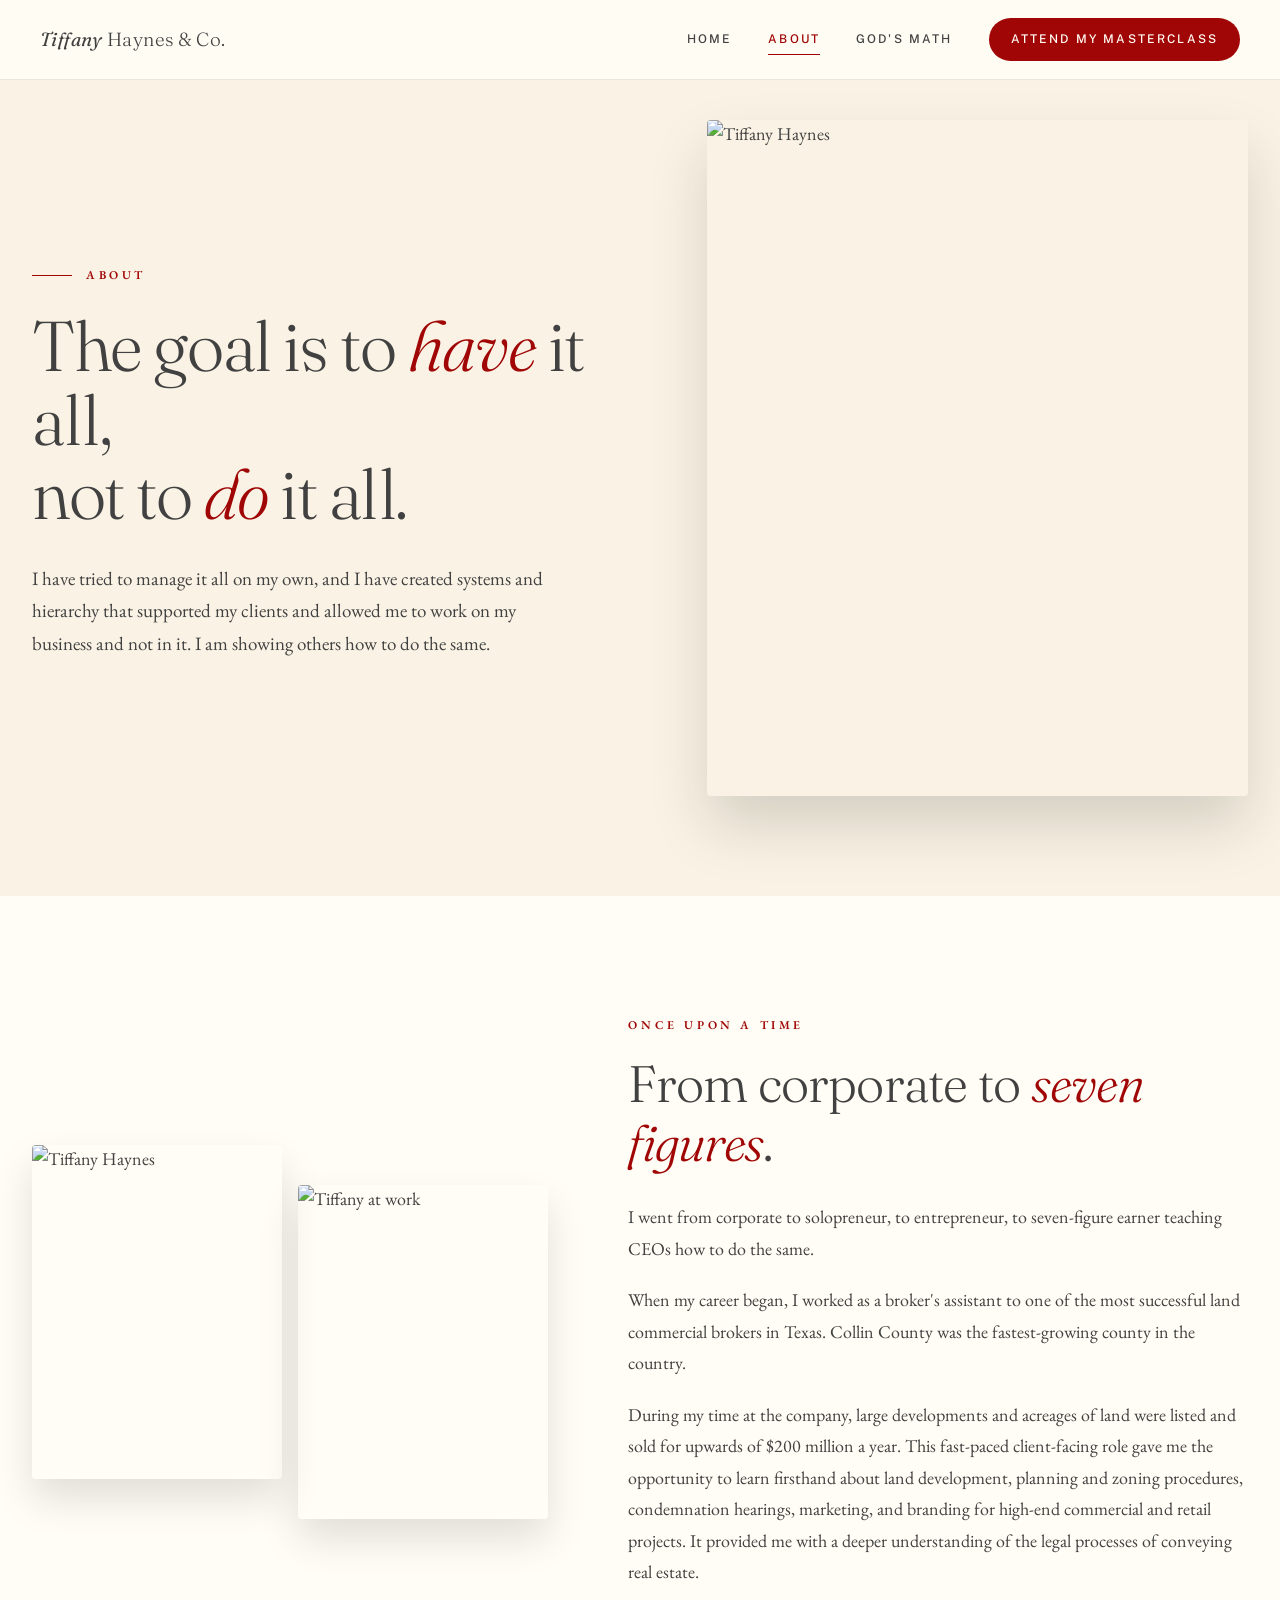
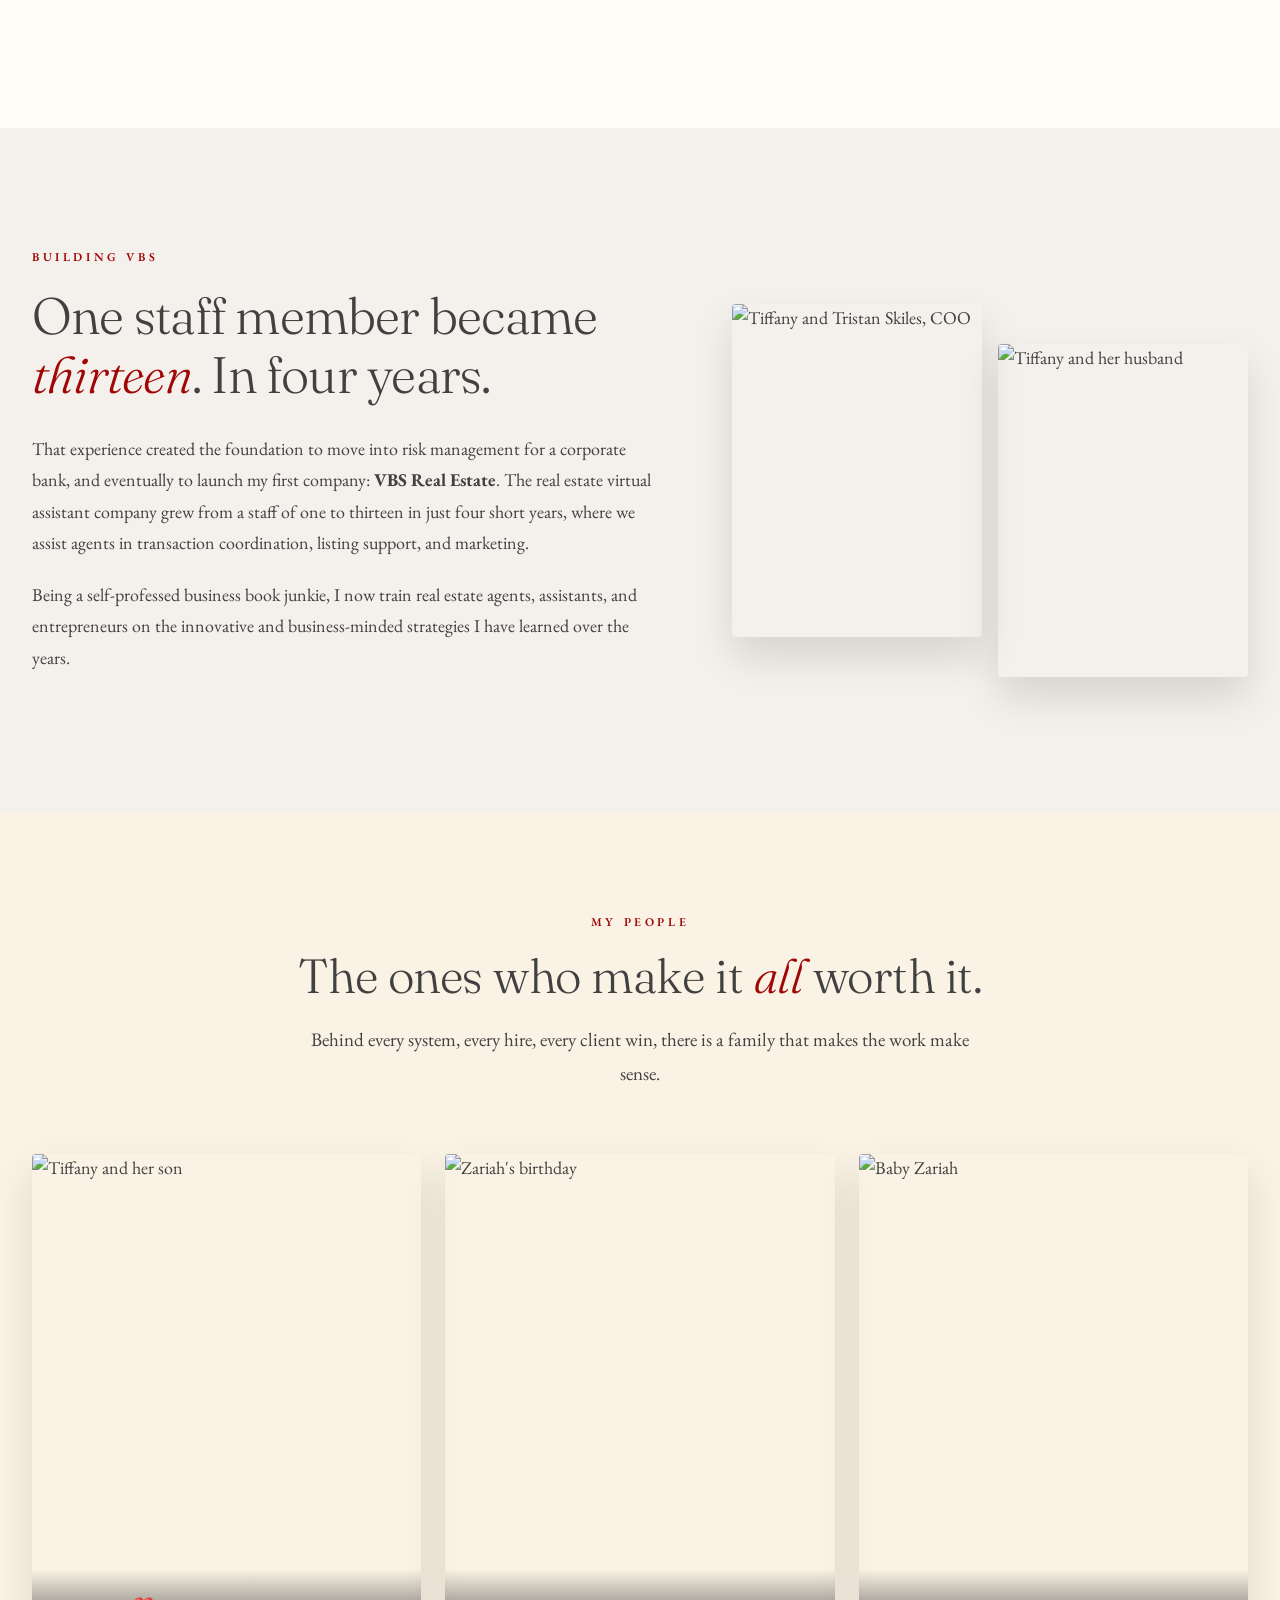
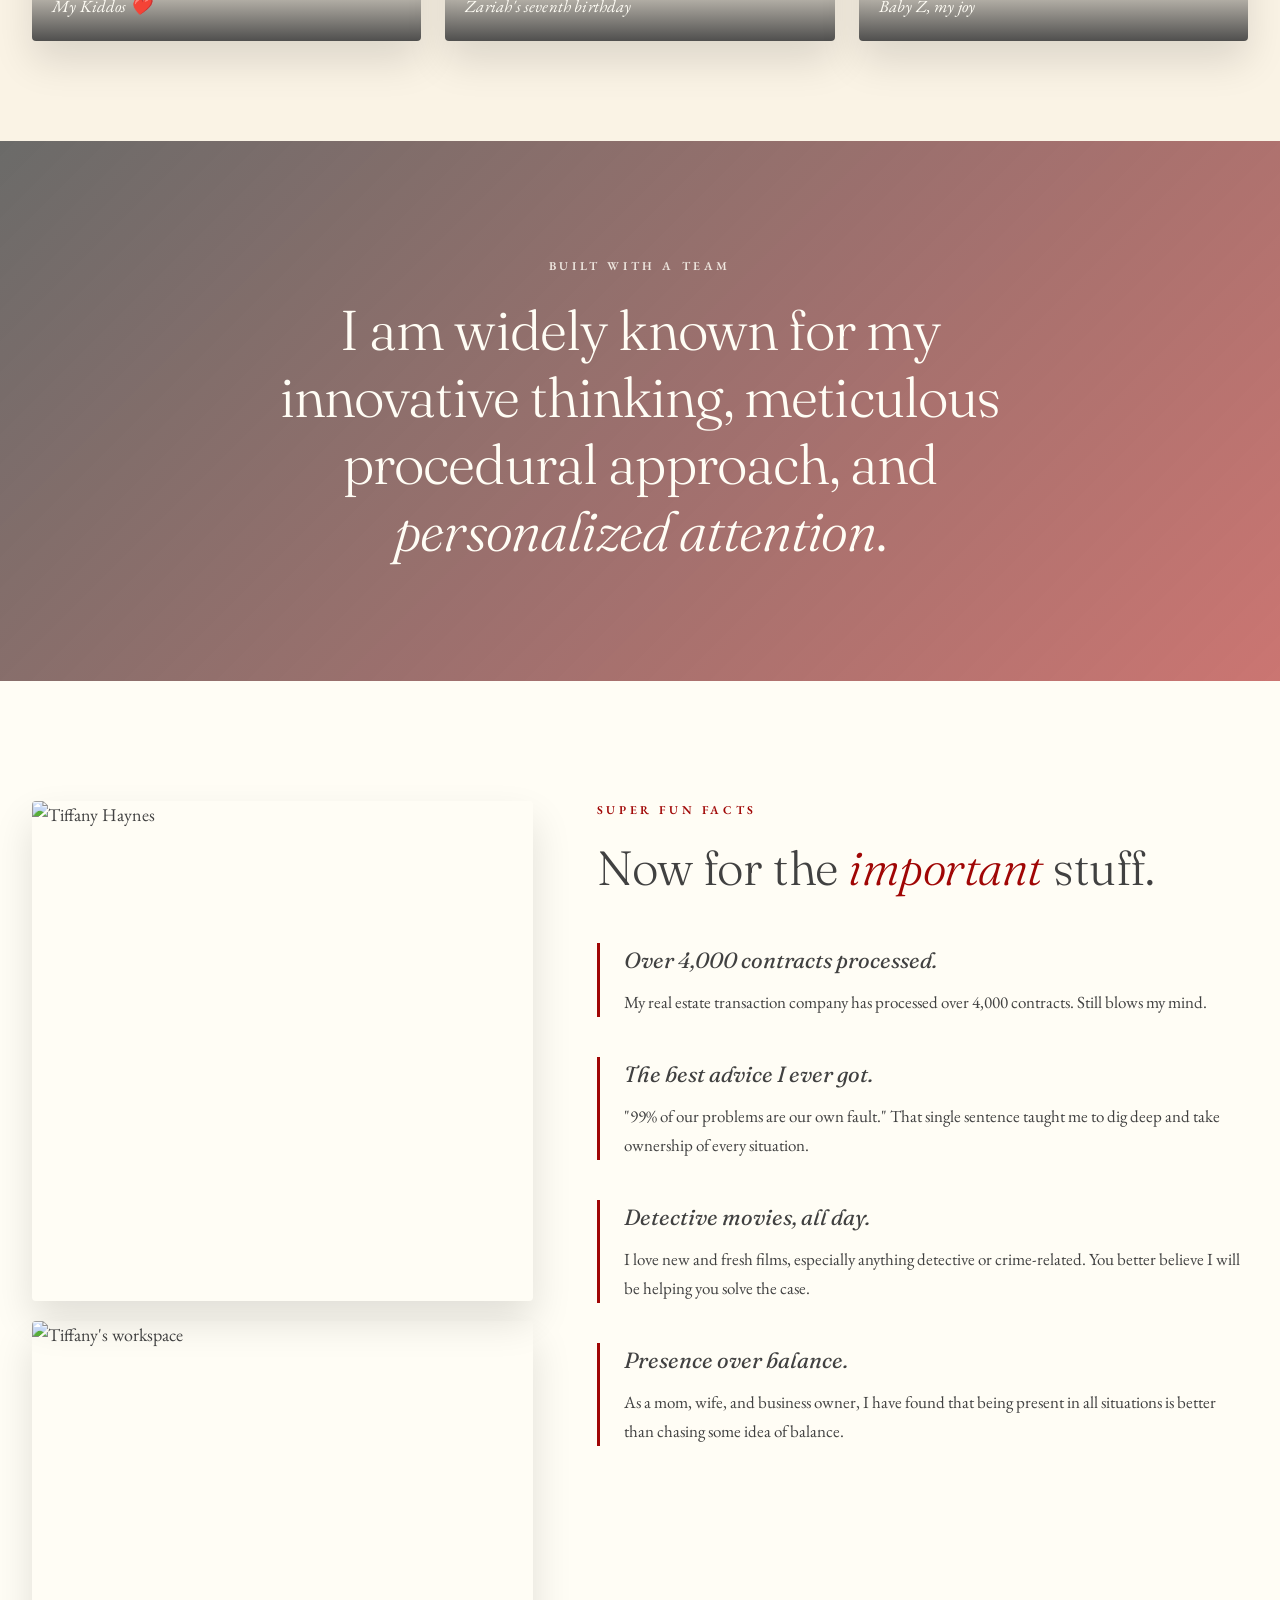
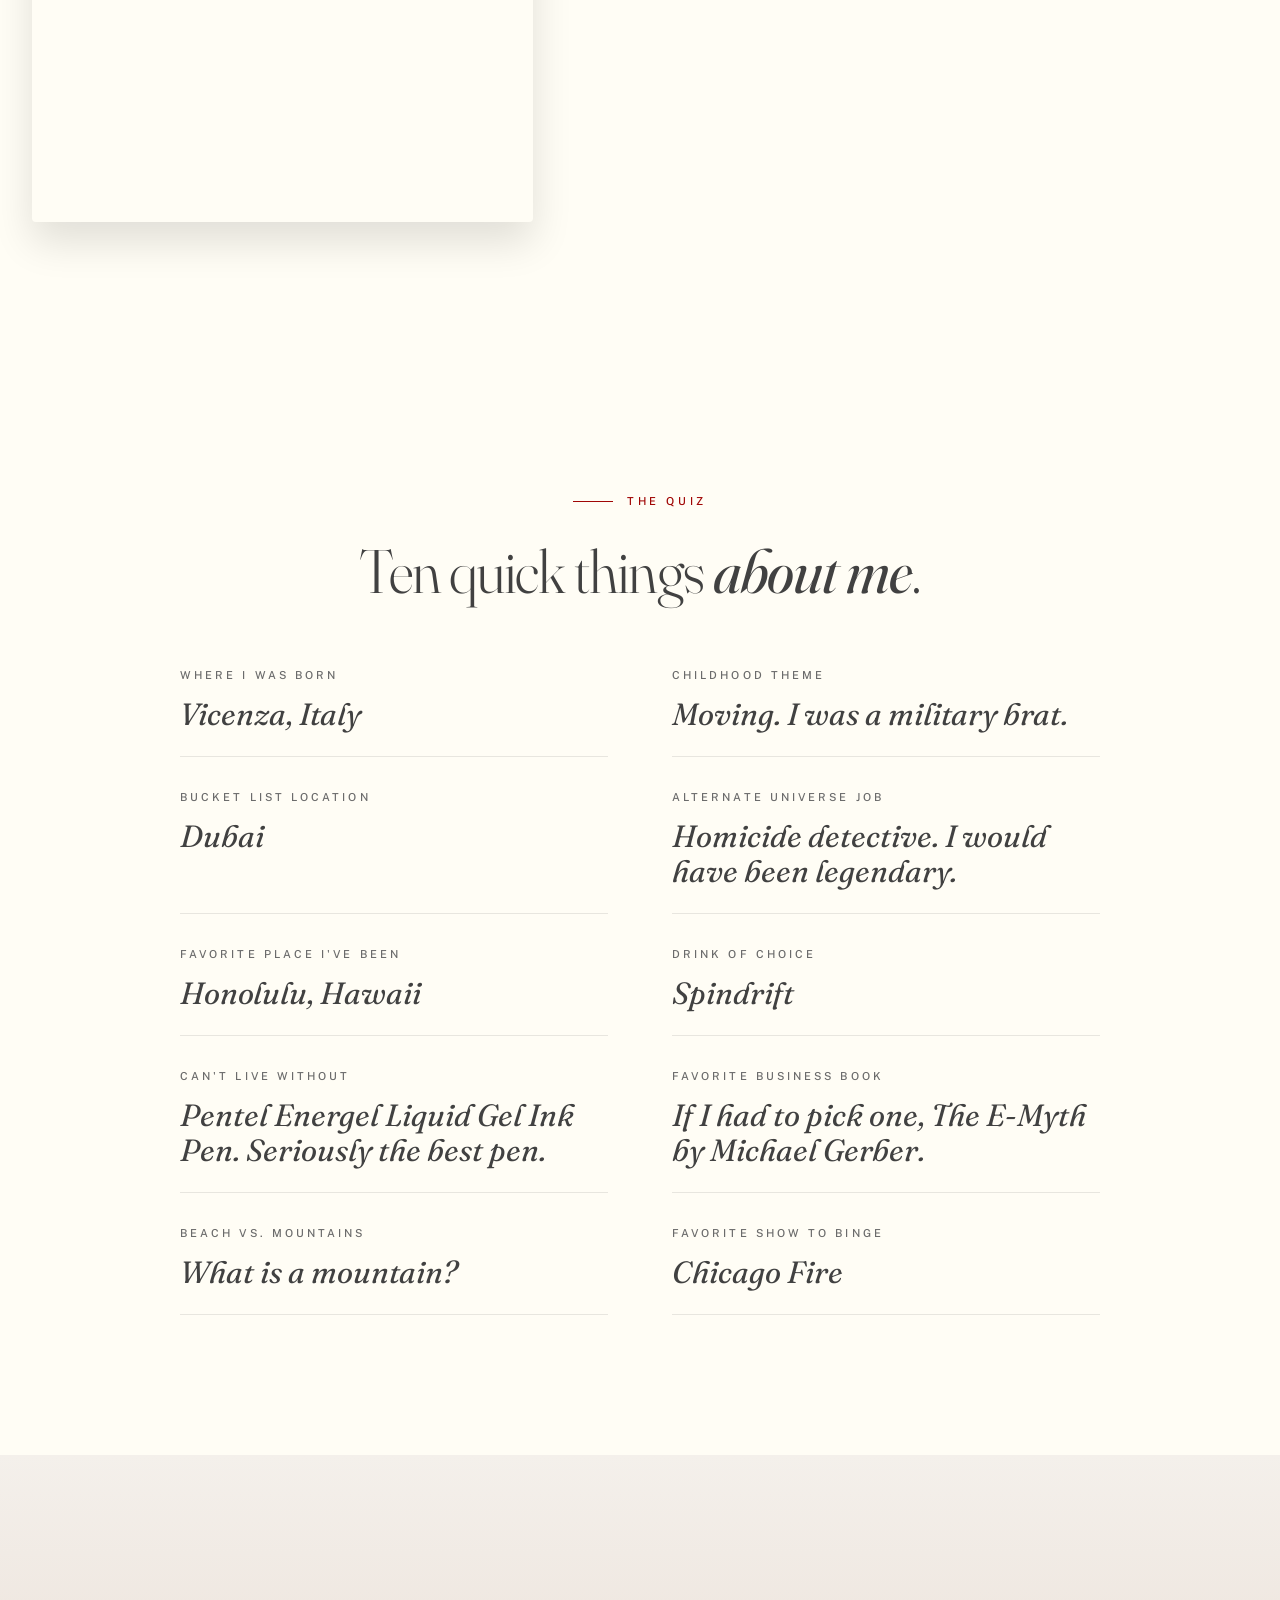
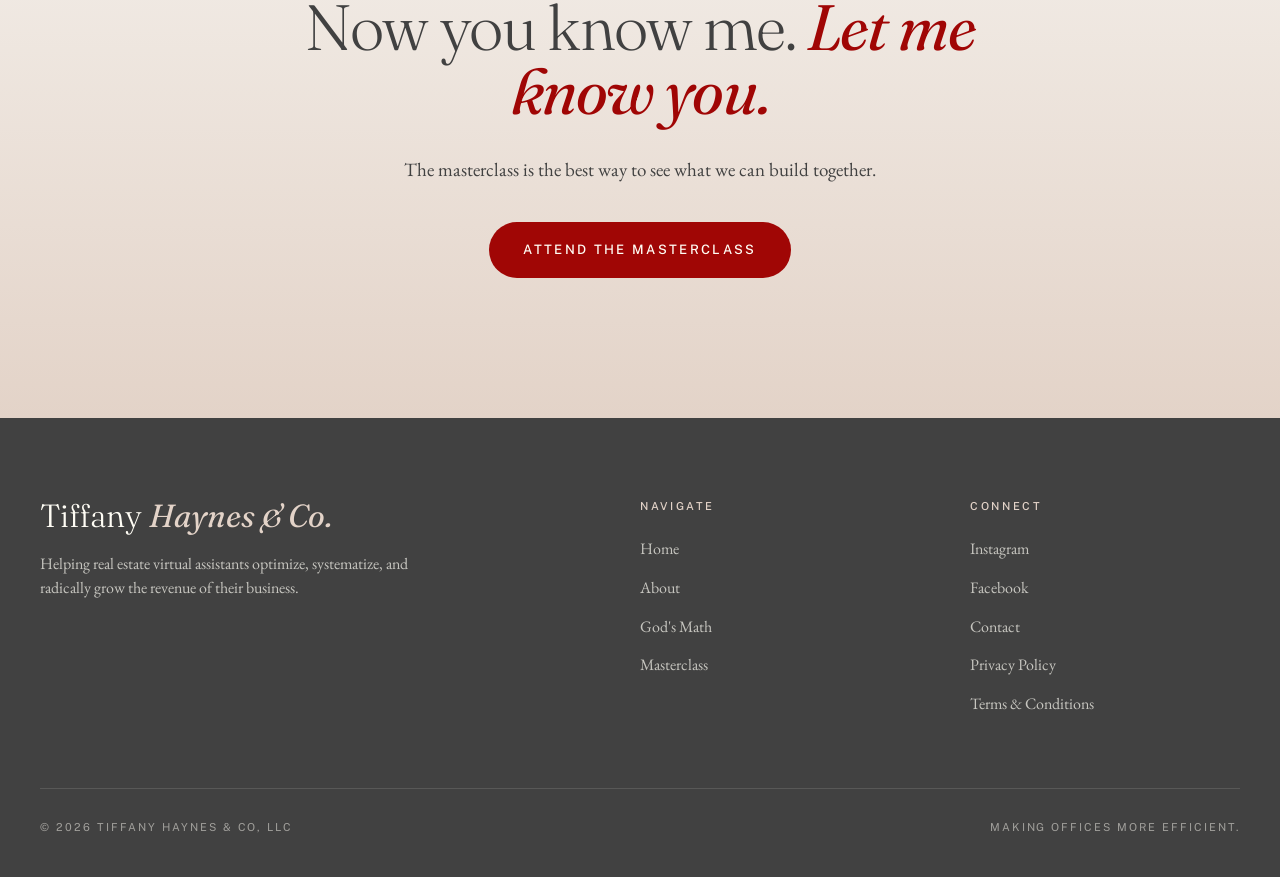
==== about.html @ 72ee7dad "Add files via upload" ====
<!DOCTYPE html>
<html lang="en">
<head>
<meta charset="UTF-8" />
<meta name="viewport" content="width=device-width, initial-scale=1.0" />
<title>About — Tiffany Haynes & Co.</title>
<meta name="description" content="From corporate to solopreneur to seven-figure mentor. Tiffany Haynes' story." />
<link rel="preconnect" href="https://fonts.googleapis.com">
<link rel="preconnect" href="https://fonts.gstatic.com" crossorigin>
<link href="https://fonts.googleapis.com/css2?family=Fraunces:ital,opsz,wght@0,9..144,300;0,9..144,400;0,9..144,500;0,9..144,600;1,9..144,400;1,9..144,500&family=EB+Garamond:ital,wght@0,400;0,500;1,400&family=Public+Sans:wght@300;400;500;600&display=swap" rel="stylesheet">
<style>
/* === SHARED DESIGN SYSTEM (inlined from styles.css) === */
/* ============================================
   TIFFANY HAYNES & CO. — Site Stylesheet
   Brand merge: THCO official palette + warmth
   from existing tiffanyhaynesco.com
   ============================================ */

:root {
  /* Brand colors */
  --cream:        #FFFDF5;
  --cream-warm:   #FAF3E5;
  --linen:        #F4F0EB;
  --stone:        #E3D3C8;
  --stone-deep:   #D4BFB1;
  --red:          #A00605;
  --red-dark:     #7A0404;
  --charcoal:     #414141;
  --charcoal-soft:#6b6b6b;
  --charcoal-mute:#9a9a9a;
  --line:         rgba(65, 65, 65, 0.12);
  --line-soft:    rgba(65, 65, 65, 0.06);

  /* Typography */
  --font-display: "Fraunces", "Times New Roman", serif;
  --font-body:    "EB Garamond", Georgia, serif;
  --font-ui:      "Public Sans", system-ui, sans-serif;

  /* Layout */
  --max:    1240px;
  --max-narrow: 920px;
  --pad:    40px;
}

*, *::before, *::after { box-sizing: border-box; margin: 0; padding: 0; }
html { scroll-behavior: smooth; }
body {
  font-family: var(--font-body);
  background: var(--cream);
  color: var(--charcoal);
  font-size: 18px;
  line-height: 1.6;
  -webkit-font-smoothing: antialiased;
  overflow-x: hidden;
}

/* Subtle paper grain over everything */
body::before {
  content: "";
  position: fixed;
  inset: 0;
  pointer-events: none;
  opacity: 0.32;
  z-index: 1;
  background-image: url("data:image/svg+xml;utf8,<svg xmlns='http://www.w3.org/2000/svg' width='200' height='200'><filter id='n'><feTurbulence type='fractalNoise' baseFrequency='0.85' numOctaves='2' stitchTiles='stitch'/><feColorMatrix values='0 0 0 0 0.25  0 0 0 0 0.25  0 0 0 0 0.25  0 0 0 0.05 0'/></filter><rect width='100%25' height='100%25' filter='url(%23n)'/></svg>");
}

img { max-width: 100%; display: block; }
a { color: inherit; text-decoration: none; }
button { font-family: inherit; cursor: pointer; border: none; background: none; }

/* ============ NAVIGATION ============ */
.nav {
  position: fixed;
  top: 0; left: 0; right: 0;
  z-index: 50;
  padding: 18px 40px;
  display: flex;
  justify-content: space-between;
  align-items: center;
  background: rgba(255, 253, 245, 0.88);
  backdrop-filter: blur(14px);
  -webkit-backdrop-filter: blur(14px);
  border-bottom: 1px solid var(--line);
}
.nav-mark {
  font-family: var(--font-display);
  font-weight: 400;
  font-size: 19px;
  letter-spacing: 0.02em;
  font-style: italic;
  color: var(--charcoal);
}
.nav-mark span {
  font-style: normal;
  font-weight: 300;
}
.nav-links {
  display: flex;
  align-items: center;
  gap: 36px;
}
.nav-link {
  font-family: var(--font-ui);
  font-size: 12px;
  font-weight: 500;
  letter-spacing: 0.18em;
  text-transform: uppercase;
  color: var(--charcoal);
  position: relative;
  transition: color 0.2s;
}
.nav-link::after {
  content: "";
  position: absolute;
  left: 0; right: 0;
  bottom: -6px;
  height: 1px;
  background: var(--red);
  transform: scaleX(0);
  transition: transform 0.3s ease;
  transform-origin: left;
}
.nav-link:hover::after,
.nav-link.active::after {
  transform: scaleX(1);
}
.nav-link.active {
  color: var(--red);
}
.nav-cta {
  font-family: var(--font-ui);
  font-size: 12px;
  font-weight: 500;
  letter-spacing: 0.18em;
  text-transform: uppercase;
  color: var(--cream);
  background: var(--red);
  padding: 12px 22px;
  border-radius: 999px;
  transition: all 0.3s ease;
}
.nav-cta:hover {
  background: var(--red-dark);
  transform: translateY(-1px);
}
.nav-toggle {
  display: none;
  flex-direction: column;
  gap: 5px;
  cursor: pointer;
  padding: 8px;
}
.nav-toggle span {
  display: block;
  width: 22px;
  height: 1.5px;
  background: var(--charcoal);
  transition: 0.3s;
}

/* ============ COMMON SECTIONS ============ */
section { position: relative; z-index: 2; }
.container {
  max-width: var(--max);
  margin: 0 auto;
  padding: 0 var(--pad);
}
.container-narrow {
  max-width: var(--max-narrow);
  margin: 0 auto;
  padding: 0 var(--pad);
}

.section-eyebrow {
  font-family: var(--font-ui);
  font-size: 11px;
  font-weight: 500;
  letter-spacing: 0.32em;
  text-transform: uppercase;
  color: var(--red);
  display: inline-flex;
  align-items: center;
  gap: 14px;
  margin-bottom: 28px;
}
.section-eyebrow::before {
  content: "";
  height: 1px;
  width: 40px;
  background: var(--red);
}
.section-eyebrow.center {
  margin-left: auto;
  margin-right: auto;
}

.section-title {
  font-family: var(--font-display);
  font-weight: 300;
  font-size: clamp(36px, 4.8vw, 68px);
  line-height: 1.05;
  letter-spacing: -0.015em;
  color: var(--charcoal);
  font-variation-settings: "opsz" 144;
}
.section-title em {
  font-style: italic;
  font-weight: 400;
}

.btn-primary {
  font-family: var(--font-ui);
  font-size: 13px;
  font-weight: 500;
  letter-spacing: 0.18em;
  text-transform: uppercase;
  background: var(--red);
  color: var(--cream);
  padding: 18px 34px;
  border-radius: 999px;
  transition: all 0.3s ease;
  display: inline-flex;
  align-items: center;
  gap: 12px;
}
.btn-primary:hover {
  background: var(--red-dark);
  transform: translateY(-2px);
}
.btn-primary svg { transition: transform 0.3s ease; }
.btn-primary:hover svg { transform: translateX(4px); }

.btn-ghost {
  font-family: var(--font-ui);
  font-size: 12px;
  font-weight: 500;
  letter-spacing: 0.18em;
  text-transform: uppercase;
  color: var(--charcoal);
  border: 1px solid var(--charcoal);
  padding: 14px 28px;
  border-radius: 999px;
  transition: all 0.3s ease;
  display: inline-flex;
  align-items: center;
  gap: 10px;
}
.btn-ghost:hover {
  background: var(--charcoal);
  color: var(--cream);
}

/* ============ FOOTER ============ */
.footer {
  padding: 80px 40px 40px;
  background: var(--charcoal);
  color: var(--cream);
  position: relative;
  z-index: 2;
}
.footer-top {
  max-width: var(--max);
  margin: 0 auto;
  display: grid;
  grid-template-columns: 2fr 1fr 1fr;
  gap: 60px;
  padding-bottom: 60px;
  border-bottom: 1px solid rgba(255, 253, 245, 0.12);
}
.footer-brand {
  font-family: var(--font-display);
  font-weight: 300;
  font-size: 32px;
  line-height: 1.1;
  margin-bottom: 18px;
}
.footer-brand em {
  font-style: italic;
  font-weight: 400;
  color: var(--stone);
}
.footer-tag {
  font-family: var(--font-body);
  font-size: 16px;
  line-height: 1.5;
  color: rgba(255, 253, 245, 0.7);
  max-width: 380px;
}
.footer-col h4 {
  font-family: var(--font-ui);
  font-size: 11px;
  font-weight: 500;
  letter-spacing: 0.24em;
  text-transform: uppercase;
  color: var(--stone);
  margin-bottom: 18px;
}
.footer-col ul { list-style: none; }
.footer-col li { margin-bottom: 10px; }
.footer-col a {
  font-family: var(--font-body);
  font-size: 16px;
  color: rgba(255, 253, 245, 0.7);
  transition: color 0.2s;
}
.footer-col a:hover { color: var(--cream); }

.footer-bottom {
  max-width: var(--max);
  margin: 0 auto;
  padding-top: 30px;
  display: flex;
  justify-content: space-between;
  align-items: center;
  font-family: var(--font-ui);
  font-size: 11px;
  letter-spacing: 0.18em;
  text-transform: uppercase;
  color: rgba(255, 253, 245, 0.5);
}

/* ============ SCROLL REVEAL ============ */
.reveal-on-scroll {
  opacity: 0;
  transform: translateY(30px);
  transition: opacity 0.9s ease, transform 0.9s ease;
}
.reveal-on-scroll.visible {
  opacity: 1;
  transform: translateY(0);
}

/* ============ MARQUEE ============ */
.marquee {
  background: var(--charcoal);
  color: var(--cream);
  overflow: hidden;
  padding: 22px 0;
  position: relative;
  z-index: 2;
}
.marquee-track {
  display: flex;
  white-space: nowrap;
  animation: scroll 38s linear infinite;
  gap: 60px;
  font-family: var(--font-display);
  font-style: italic;
  font-weight: 300;
  font-size: 22px;
}
.marquee-track span {
  display: inline-flex;
  align-items: center;
  gap: 60px;
}
.marquee-track span::after {
  content: "✦";
  font-style: normal;
  color: var(--red);
  font-size: 14px;
}
@keyframes scroll {
  from { transform: translateX(0); }
  to   { transform: translateX(-50%); }
}

/* ============ RESPONSIVE NAV + GLOBAL ============ */
@media (max-width: 900px) {
  .nav { padding: 14px 22px; }
  .nav-links {
    position: fixed;
    top: 60px;
    left: 0;
    right: 0;
    background: var(--cream);
    flex-direction: column;
    gap: 24px;
    padding: 32px 22px;
    border-bottom: 1px solid var(--line);
    transform: translateY(-110%);
    transition: transform 0.3s ease;
  }
  .nav-links.open { transform: translateY(0); }
  .nav-toggle { display: flex; }

  .footer { padding: 60px 22px 30px; }
  .footer-top {
    grid-template-columns: 1fr;
    gap: 36px;
    padding-bottom: 40px;
  }
  .footer-bottom {
    flex-direction: column;
    gap: 12px;
    text-align: center;
  }
  .container, .container-narrow { padding: 0 22px; }
  :root { --pad: 22px; }
}


/* === PAGE-SPECIFIC === */

/* ============ ABOUT — page-specific ============ */

/* About Hero */
.about-hero {
  padding: 160px 40px 100px;
  background: var(--cream);
  position: relative;
  z-index: 2;
}
.about-hero-inner {
  max-width: var(--max);
  margin: 0 auto;
  display: grid;
  grid-template-columns: 1fr 1fr;
  gap: 80px;
  align-items: end;
}
.about-hero-eyebrow {
  font-family: var(--font-ui);
  font-size: 11px;
  font-weight: 500;
  letter-spacing: 0.32em;
  text-transform: uppercase;
  color: var(--red);
  margin-bottom: 28px;
  display: inline-flex;
  align-items: center;
  gap: 14px;
}
.about-hero-eyebrow::before {
  content: "";
  height: 1px;
  width: 40px;
  background: var(--red);
}
.about-hero-title {
  font-family: var(--font-display);
  font-weight: 200;
  font-size: clamp(56px, 9vw, 140px);
  line-height: 0.9;
  letter-spacing: -0.03em;
  color: var(--charcoal);
  font-variation-settings: "opsz" 144;
}
.about-hero-title em {
  font-style: italic;
  font-weight: 300;
  color: var(--red);
}
.about-hero-tagline {
  font-family: var(--font-display);
  font-weight: 300;
  font-style: italic;
  font-size: clamp(22px, 2.4vw, 32px);
  line-height: 1.3;
  color: var(--charcoal);
  max-width: 460px;
  padding-left: 28px;
  border-left: 2px solid var(--red);
}

/* Origin */
.origin {
  padding: 140px 0;
  background: var(--linen);
}
.origin-grid {
  display: grid;
  grid-template-columns: 1fr 1.4fr;
  gap: 80px;
  align-items: start;
}
.origin-eyebrow-line {
  font-family: var(--font-display);
  font-style: italic;
  font-size: 22px;
  color: var(--red);
  margin-bottom: 16px;
}
.origin-title {
  font-family: var(--font-display);
  font-weight: 300;
  font-size: clamp(34px, 4vw, 54px);
  line-height: 1.1;
  letter-spacing: -0.015em;
  color: var(--charcoal);
}
.origin-title em { font-style: italic; font-weight: 400; }
.origin-text p {
  font-family: var(--font-body);
  font-size: 19px;
  line-height: 1.75;
  color: var(--charcoal);
  margin-bottom: 22px;
}

/* Photo gallery */
.gallery {
  padding: 100px 0 140px;
  background: var(--linen);
}
.gallery-grid {
  display: grid;
  grid-template-columns: repeat(4, 1fr);
  gap: 24px;
}
.gallery-item {
  aspect-ratio: 4/5;
  background: linear-gradient(135deg, var(--stone) 0%, var(--stone-deep) 100%);
  border-radius: 4px;
  position: relative;
  overflow: hidden;
}
.gallery-item:nth-child(2) {
  background: linear-gradient(135deg, var(--stone-deep) 0%, var(--stone) 100%);
}
.gallery-item:nth-child(3) {
  background: linear-gradient(135deg, var(--cream-warm) 0%, var(--stone) 100%);
}
.gallery-item:nth-child(4) {
  background: linear-gradient(135deg, var(--stone) 0%, var(--cream-warm) 100%);
}
.gallery-caption {
  position: absolute;
  bottom: 16px;
  left: 16px;
  right: 16px;
  font-family: var(--font-display);
  font-style: italic;
  font-size: 16px;
  color: var(--charcoal);
}
.gallery-tag {
  position: absolute;
  top: 14px;
  left: 14px;
  font-family: var(--font-ui);
  font-size: 9px;
  letter-spacing: 0.24em;
  text-transform: uppercase;
  color: var(--cream);
  background: var(--charcoal);
  padding: 6px 10px;
  border-radius: 2px;
}

/* Pull quote */
.about-quote {
  padding: 140px 0;
  background: var(--cream);
  text-align: center;
}
.about-quote-text {
  font-family: var(--font-display);
  font-weight: 300;
  font-style: italic;
  font-size: clamp(28px, 3.4vw, 48px);
  line-height: 1.25;
  color: var(--charcoal);
  max-width: 920px;
  margin: 0 auto;
  letter-spacing: -0.01em;
}
.about-quote-text span { color: var(--red); }

/* Fun Facts */
.facts {
  padding: 140px 0;
  background: var(--charcoal);
  color: var(--cream);
}
.facts-header {
  text-align: center;
  margin-bottom: 80px;
}
.facts-header .section-eyebrow {
  color: var(--stone);
  justify-content: center;
}
.facts-header .section-eyebrow::before { display: none; }
.facts-header .section-eyebrow::after {
  content: "";
  height: 1px;
  width: 40px;
  background: var(--stone);
}
.facts-title {
  font-family: var(--font-display);
  font-weight: 300;
  font-size: clamp(40px, 5.4vw, 80px);
  line-height: 1;
  letter-spacing: -0.02em;
  color: var(--cream);
}
.facts-title em { font-style: italic; font-weight: 400; color: var(--stone); }

.facts-grid {
  display: grid;
  grid-template-columns: repeat(2, 1fr);
  gap: 0;
  border-top: 1px solid rgba(255, 253, 245, 0.15);
  border-left: 1px solid rgba(255, 253, 245, 0.15);
}
.fact-item {
  padding: 56px 48px;
  border-right: 1px solid rgba(255, 253, 245, 0.15);
  border-bottom: 1px solid rgba(255, 253, 245, 0.15);
}
.fact-num {
  font-family: var(--font-display);
  font-weight: 200;
  font-size: 88px;
  line-height: 1;
  color: var(--red);
  font-variation-settings: "opsz" 144;
  margin-bottom: 24px;
}
.fact-text {
  font-family: var(--font-body);
  font-size: 19px;
  line-height: 1.6;
  color: rgba(255, 253, 245, 0.92);
}

/* The Quiz */
.quiz {
  padding: 140px 0;
  background: var(--cream);
}
.quiz-header {
  text-align: center;
  margin-bottom: 80px;
  max-width: 720px;
  margin-left: auto;
  margin-right: auto;
}
.quiz-header .section-eyebrow {
  justify-content: center;
}
.quiz-header .section-eyebrow::before { display: none; }
.quiz-header .section-eyebrow::after {
  content: "";
  height: 1px;
  width: 40px;
  background: var(--red);
}
.quiz-grid {
  display: grid;
  grid-template-columns: repeat(2, 1fr);
  gap: 32px 64px;
  max-width: var(--max-narrow);
  margin: 0 auto;
}
.quiz-item {
  display: flex;
  flex-direction: column;
  border-bottom: 1px solid var(--line);
  padding-bottom: 24px;
}
.quiz-q {
  font-family: var(--font-ui);
  font-size: 11px;
  font-weight: 500;
  letter-spacing: 0.28em;
  text-transform: uppercase;
  color: var(--charcoal-soft);
  margin-bottom: 12px;
}
.quiz-a {
  font-family: var(--font-display);
  font-weight: 400;
  font-style: italic;
  font-size: clamp(24px, 2.4vw, 32px);
  line-height: 1.15;
  color: var(--charcoal);
}

/* CTA strip */
.about-cta {
  padding: 140px 0;
  background: linear-gradient(180deg, var(--linen) 0%, var(--stone) 100%);
  text-align: center;
}
.about-cta h2 {
  font-family: var(--font-display);
  font-weight: 300;
  font-size: clamp(40px, 5vw, 72px);
  line-height: 1;
  letter-spacing: -0.02em;
  color: var(--charcoal);
  max-width: 820px;
  margin: 0 auto 32px;
}
.about-cta h2 em { font-style: italic; font-weight: 400; color: var(--red); }
.about-cta p {
  font-family: var(--font-body);
  font-size: 19px;
  line-height: 1.6;
  color: var(--charcoal);
  max-width: 560px;
  margin: 0 auto 40px;
}

@media (max-width: 900px) {
  .about-hero { padding: 110px 22px 70px; }
  .about-hero-inner { grid-template-columns: 1fr; gap: 36px; }
  .origin-grid { grid-template-columns: 1fr; gap: 32px; }
  .gallery-grid { grid-template-columns: repeat(2, 1fr); gap: 14px; }
  .facts-grid { grid-template-columns: 1fr; }
  .fact-item { padding: 40px 24px; }
  .quiz-grid { grid-template-columns: 1fr; gap: 24px; }
  .origin, .gallery, .about-quote, .facts, .quiz, .about-cta { padding: 80px 0; }
}

/* ============ ABOUT PAGE ENHANCEMENTS — photo layouts ============ */

/* Hero with portrait — split layout */
.about-hero-with-photo {
  background: var(--cream-warm);
  padding: 120px 0 100px;
  overflow: hidden;
}
.about-hero-grid {
  max-width: 1280px;
  margin: 0 auto;
  padding: 0 32px;
  display: grid;
  grid-template-columns: 1.1fr 1fr;
  gap: 80px;
  align-items: center;
}
.about-hero-text .about-hero-eyebrow {
  font-family: var(--font-utility);
  font-size: 12px;
  letter-spacing: 0.3em;
  text-transform: uppercase;
  color: var(--red);
  font-weight: 600;
  margin-bottom: 24px;
}
.about-hero-text h1 {
  font-family: var(--font-display);
  font-size: clamp(40px, 5.5vw, 72px);
  font-weight: 300;
  line-height: 1.05;
  color: var(--charcoal);
  letter-spacing: -0.02em;
  margin-bottom: 32px;
}
.about-hero-text h1 em { font-style: italic; color: var(--red); }
.about-hero-text p {
  font-family: var(--font-body);
  font-size: 19px;
  line-height: 1.7;
  color: var(--charcoal);
  max-width: 540px;
}
.about-hero-photo {
  position: relative;
  aspect-ratio: 4/5;
  overflow: hidden;
  border-radius: 4px;
  box-shadow: 0 30px 60px rgba(0,0,0,0.15);
}
.about-hero-photo img {
  width: 100%;
  height: 100%;
  object-fit: cover;
  object-position: center top;
}
@media (max-width: 900px) {
  .about-hero-grid { grid-template-columns: 1fr; gap: 48px; }
  .about-hero-with-photo { padding: 80px 0 60px; }
}

/* Story sections — image-text-image patterns */
.story-section {
  padding: 120px 0;
  background: var(--cream);
}
.story-section.alt-bg { background: var(--linen); }
.story-grid {
  max-width: 1280px;
  margin: 0 auto;
  padding: 0 32px;
  display: grid;
  grid-template-columns: 1fr 1.2fr;
  gap: 80px;
  align-items: center;
}
.story-grid.flipped { grid-template-columns: 1.2fr 1fr; }
.story-photos {
  display: grid;
  grid-template-columns: 1fr 1fr;
  gap: 16px;
}
.story-photos.single { grid-template-columns: 1fr; }
.story-photo {
  aspect-ratio: 4/5;
  overflow: hidden;
  border-radius: 4px;
  box-shadow: 0 20px 40px rgba(0,0,0,0.12);
}
.story-photo.tall { aspect-ratio: 3/4; }
.story-photo.offset { transform: translateY(40px); }
.story-photo img {
  width: 100%;
  height: 100%;
  object-fit: cover;
  display: block;
  transition: transform 0.6s ease;
}
.story-photo:hover img { transform: scale(1.04); }
.story-text-eyebrow {
  font-family: var(--font-utility);
  font-size: 12px;
  letter-spacing: 0.3em;
  text-transform: uppercase;
  color: var(--red);
  font-weight: 600;
  margin-bottom: 20px;
}
.story-text h2 {
  font-family: var(--font-display);
  font-size: clamp(32px, 4vw, 52px);
  font-weight: 300;
  line-height: 1.15;
  color: var(--charcoal);
  letter-spacing: -0.015em;
  margin-bottom: 28px;
}
.story-text h2 em { font-style: italic; color: var(--red); }
.story-text p {
  font-family: var(--font-body);
  font-size: 18px;
  line-height: 1.75;
  color: var(--charcoal);
  margin-bottom: 20px;
}
@media (max-width: 900px) {
  .story-section { padding: 80px 0; }
  .story-grid, .story-grid.flipped { grid-template-columns: 1fr; gap: 48px; }
  .story-photos.single, .story-photos { grid-template-columns: 1fr 1fr; }
  .story-photo.offset { transform: none; }
}

/* Family gallery — 5-photo grid for kiddos / spouse / COO */
.family-section {
  padding: 100px 0;
  background: var(--cream-warm);
}
.family-intro {
  max-width: 760px;
  margin: 0 auto 64px;
  padding: 0 32px;
  text-align: center;
}
.family-intro p {
  font-family: var(--font-body);
  font-size: 19px;
  line-height: 1.75;
  color: var(--charcoal);
}
.family-grid {
  max-width: 1280px;
  margin: 0 auto;
  padding: 0 32px;
  display: grid;
  grid-template-columns: repeat(3, 1fr);
  gap: 24px;
}
.family-tile {
  position: relative;
  aspect-ratio: 4/5;
  overflow: hidden;
  border-radius: 4px;
  box-shadow: 0 20px 40px rgba(0,0,0,0.12);
}
.family-tile img {
  width: 100%; height: 100%;
  object-fit: cover;
  transition: transform 0.5s ease;
}
.family-tile:hover img { transform: scale(1.04); }
.family-caption {
  position: absolute;
  bottom: 0; left: 0; right: 0;
  padding: 24px 20px 20px;
  background: linear-gradient(to top, rgba(65,65,65,0.92), rgba(65,65,65,0));
  color: var(--cream);
  font-family: var(--font-body);
  font-style: italic;
  font-size: 17px;
  letter-spacing: 0.01em;
}
.family-tile.wide { grid-column: span 2; aspect-ratio: 8/5; }
@media (max-width: 900px) {
  .family-grid { grid-template-columns: 1fr 1fr; }
  .family-tile.wide { grid-column: span 2; aspect-ratio: 8/5; }
}
@media (max-width: 600px) {
  .family-grid { grid-template-columns: 1fr; }
  .family-tile.wide { grid-column: 1; aspect-ratio: 4/5; }
}

/* Full-bleed parallax — vbs-155 team photo background */
.parallax-quote {
  position: relative;
  min-height: 540px;
  background-image: url('images/vbs-155.jpg');
  background-size: cover;
  background-position: center;
  background-attachment: fixed;
  display: flex;
  align-items: center;
  justify-content: center;
  text-align: center;
  padding: 80px 32px;
}
.parallax-quote::before {
  content: '';
  position: absolute; inset: 0;
  background: linear-gradient(135deg, rgba(65,65,65,0.78), rgba(160,6,5,0.55));
}
.parallax-quote-inner {
  position: relative;
  max-width: 800px;
  z-index: 1;
}
.parallax-quote .eyebrow {
  font-family: var(--font-utility);
  font-size: 12px;
  letter-spacing: 0.3em;
  text-transform: uppercase;
  color: var(--cream);
  opacity: 0.85;
  margin-bottom: 20px;
  font-weight: 600;
}
.parallax-quote h2 {
  font-family: var(--font-display);
  font-size: clamp(32px, 5vw, 56px);
  font-weight: 300;
  line-height: 1.2;
  color: var(--cream);
  letter-spacing: -0.015em;
}
.parallax-quote h2 em { font-style: italic; }
@media (max-width: 700px) {
  .parallax-quote { background-attachment: scroll; min-height: 420px; }
}

/* Fun facts — image-flanked layout */
.facts-with-photos {
  padding: 120px 0;
  background: var(--cream);
}
.facts-grid-photo {
  max-width: 1280px;
  margin: 0 auto;
  padding: 0 32px;
  display: grid;
  grid-template-columns: 1fr 1.3fr;
  gap: 64px;
  align-items: start;
}
.facts-photo-stack {
  display: grid;
  grid-template-rows: auto auto;
  gap: 20px;
  position: sticky;
  top: 100px;
}
.facts-photo {
  aspect-ratio: 1;
  overflow: hidden;
  border-radius: 4px;
  box-shadow: 0 20px 40px rgba(0,0,0,0.12);
}
.facts-photo img { width: 100%; height: 100%; object-fit: cover; }
@media (max-width: 900px) {
  .facts-with-photos { padding: 80px 0; }
  .facts-grid-photo { grid-template-columns: 1fr; gap: 48px; }
  .facts-photo-stack { position: static; grid-template-columns: 1fr 1fr; grid-template-rows: auto; }
}

</style>

<!-- Meta Pixel Code -->
<script>
!function(f,b,e,v,n,t,s){if(f.fbq)return;n=f.fbq=function(){n.callMethod?
n.callMethod.apply(n,arguments):n.queue.push(arguments)};if(!f._fbq)f._fbq=n;
n.push=n;n.loaded=!0;n.version='2.0';n.queue=[];t=b.createElement(e);t.async=!0;
t.src=v;s=b.getElementsByTagName(e)[0];s.parentNode.insertBefore(t,s)}(window,
document,'script','https://connect.facebook.net/en_US/fbevents.js');
fbq('init', '943376613232304');
fbq('track', 'PageView');
</script>
<noscript><img height="1" width="1" style="display:none"
src="https://www.facebook.com/tr?id=943376613232304&ev=PageView&noscript=1"/></noscript>
<!-- End Meta Pixel Code -->

</head>
<body>

<!-- ============ NAV ============ -->
<nav class="nav">
  <a href="/" class="nav-mark">Tiffany <span>Haynes &amp; Co.</span></a>
  <div class="nav-toggle" onclick="document.querySelector('.nav-links').classList.toggle('open')">
    <span></span><span></span><span></span>
  </div>
  <div class="nav-links">
    <a href="/" class="nav-link">Home</a>
    <a href="/about" class="nav-link active">About</a>
    <a href="/gods-math" class="nav-link">God's Math</a>
    <a href="/masterclass" class="nav-cta">Attend My Masterclass</a>
  </div>
</nav>

<!-- ============ HERO ============ -->
<section class="about-hero-with-photo">
  <div class="about-hero-grid">
    <div class="about-hero-text reveal-on-scroll">
      <div class="about-hero-eyebrow">About</div>
      <h1>The goal is to <em>have</em> it all,<br>not to <em>do</em> it all.</h1>
      <p>I have tried to manage it all on my own, and I have created systems and hierarchy that supported my clients and allowed me to work on my business and not in it. I am showing others how to do the same.</p>
    </div>
    <div class="about-hero-photo reveal-on-scroll">
      <img src="images/11.jpg" alt="Tiffany Haynes" loading="eager">
    </div>
  </div>
</section>

<!-- ============ STORY 1: ONCE UPON A TIME ============ -->
<section class="story-section">
  <div class="story-grid">
    <div class="story-photos reveal-on-scroll">
      <div class="story-photo tall">
        <img src="images/img_0681.jpg" alt="Tiffany Haynes" loading="lazy">
      </div>
      <div class="story-photo tall offset">
        <img src="images/selfie3.jpg" alt="Tiffany at work" loading="lazy">
      </div>
    </div>
    <div class="story-text reveal-on-scroll">
      <div class="story-text-eyebrow">Once Upon a Time</div>
      <h2>From corporate to <em>seven figures</em>.</h2>
      <p>I went from corporate to solopreneur, to entrepreneur, to seven-figure earner teaching CEOs how to do the same.</p>
      <p>When my career began, I worked as a broker's assistant to one of the most successful land commercial brokers in Texas. Collin County was the fastest-growing county in the country.</p>
      <p>During my time at the company, large developments and acreages of land were listed and sold for upwards of $200 million a year. This fast-paced client-facing role gave me the opportunity to learn firsthand about land development, planning and zoning procedures, condemnation hearings, marketing, and branding for high-end commercial and retail projects. It provided me with a deeper understanding of the legal processes of conveying real estate.</p>
    </div>
  </div>
</section>

<!-- ============ STORY 2: BUILDING VBS ============ -->
<section class="story-section alt-bg">
  <div class="story-grid flipped">
    <div class="story-text reveal-on-scroll">
      <div class="story-text-eyebrow">Building VBS</div>
      <h2>One staff member became <em>thirteen</em>. In four years.</h2>
      <p>That experience created the foundation to move into risk management for a corporate bank, and eventually to launch my first company: <strong>VBS Real Estate</strong>. The real estate virtual assistant company grew from a staff of one to thirteen in just four short years, where we assist agents in transaction coordination, listing support, and marketing.</p>
      <p>Being a self-professed business book junkie, I now train real estate agents, assistants, and entrepreneurs on the innovative and business-minded strategies I have learned over the years.</p>
    </div>
    <div class="story-photos reveal-on-scroll">
      <div class="story-photo tall">
        <img src="images/vbs-112_copy.jpg" alt="Tiffany and Tristan Skiles, COO" loading="lazy">
      </div>
      <div class="story-photo tall offset">
        <img src="images/img_5732.jpg" alt="Tiffany and her husband" loading="lazy">
      </div>
    </div>
  </div>
</section>

<!-- ============ FAMILY GALLERY ============ -->
<section class="family-section">
  <div class="family-intro reveal-on-scroll">
    <div class="story-text-eyebrow" style="margin-bottom:16px;">My People</div>
    <h2 style="font-family:var(--font-display);font-size:clamp(32px,4vw,48px);font-weight:300;line-height:1.15;color:var(--charcoal);letter-spacing:-0.01em;margin-bottom:20px;">The ones who make it <em style="font-style:italic;color:var(--red);">all</em> worth it.</h2>
    <p>Behind every system, every hire, every client win, there is a family that makes the work make sense.</p>
  </div>
  <div class="family-grid">
    <div class="family-tile reveal-on-scroll">
      <img src="images/img_2204_2.jpg" alt="Tiffany and her son" loading="lazy">
      <div class="family-caption">My Kiddos ❤️</div>
    </div>
    <div class="family-tile reveal-on-scroll">
      <img src="images/img_2841.jpg" alt="Zariah's birthday" loading="lazy">
      <div class="family-caption">Zariah's seventh birthday</div>
    </div>
    <div class="family-tile reveal-on-scroll">
      <img src="images/zariah.jpg" alt="Baby Zariah" loading="lazy">
      <div class="family-caption">Baby Z, my joy</div>
    </div>
  </div>
</section>

<!-- ============ FULL-BLEED PARALLAX QUOTE (vbs-155 team photo) ============ -->
<section class="parallax-quote">
  <div class="parallax-quote-inner">
    <div class="eyebrow">Built with a Team</div>
    <h2>I am widely known for my innovative thinking, meticulous procedural approach, and <em>personalized attention</em>.</h2>
  </div>
</section>

<!-- ============ FUN FACTS WITH PHOTOS ============ -->
<section class="facts-with-photos">
  <div class="facts-grid-photo">
    <div class="facts-photo-stack reveal-on-scroll">
      <div class="facts-photo">
        <img src="images/img_2816.jpg" alt="Tiffany Haynes" loading="lazy">
      </div>
      <div class="facts-photo">
        <img src="images/untitled_design_2.png" alt="Tiffany's workspace" loading="lazy">
      </div>
    </div>
    <div>
      <div class="reveal-on-scroll" style="margin-bottom:48px;">
        <div class="story-text-eyebrow">Super Fun Facts</div>
        <h2 style="font-family:var(--font-display);font-size:clamp(32px,4vw,48px);font-weight:300;line-height:1.15;color:var(--charcoal);letter-spacing:-0.01em;">Now for the <em style="font-style:italic;color:var(--red);">important</em> stuff.</h2>
      </div>
      <div style="display:flex;flex-direction:column;gap:40px;">
        <div class="reveal-on-scroll" style="border-left:3px solid var(--red);padding-left:24px;">
          <h3 style="font-family:var(--font-display);font-size:22px;font-weight:400;color:var(--charcoal);margin-bottom:10px;font-style:italic;">Over 4,000 contracts processed.</h3>
          <p style="font-family:var(--font-body);font-size:17px;line-height:1.7;color:var(--charcoal);">My real estate transaction company has processed over 4,000 contracts. Still blows my mind.</p>
        </div>
        <div class="reveal-on-scroll" style="border-left:3px solid var(--red);padding-left:24px;">
          <h3 style="font-family:var(--font-display);font-size:22px;font-weight:400;color:var(--charcoal);margin-bottom:10px;font-style:italic;">The best advice I ever got.</h3>
          <p style="font-family:var(--font-body);font-size:17px;line-height:1.7;color:var(--charcoal);">"99% of our problems are our own fault." That single sentence taught me to dig deep and take ownership of every situation.</p>
        </div>
        <div class="reveal-on-scroll" style="border-left:3px solid var(--red);padding-left:24px;">
          <h3 style="font-family:var(--font-display);font-size:22px;font-weight:400;color:var(--charcoal);margin-bottom:10px;font-style:italic;">Detective movies, all day.</h3>
          <p style="font-family:var(--font-body);font-size:17px;line-height:1.7;color:var(--charcoal);">I love new and fresh films, especially anything detective or crime-related. You better believe I will be helping you solve the case.</p>
        </div>
        <div class="reveal-on-scroll" style="border-left:3px solid var(--red);padding-left:24px;">
          <h3 style="font-family:var(--font-display);font-size:22px;font-weight:400;color:var(--charcoal);margin-bottom:10px;font-style:italic;">Presence over balance.</h3>
          <p style="font-family:var(--font-body);font-size:17px;line-height:1.7;color:var(--charcoal);">As a mom, wife, and business owner, I have found that being present in all situations is better than chasing some idea of balance.</p>
        </div>
      </div>
    </div>
  </div>
</section>

<!-- ============ THE QUIZ ============ -->
<section class="quiz">
  <div class="container">
    <div class="reveal-on-scroll" style="text-align:center;margin-bottom:64px;">
      <div class="section-eyebrow">The Quiz</div>
      <h2 class="section-title">Ten quick things <em>about me</em>.</h2>
    </div>
    <div class="quiz-grid">
      <div class="quiz-item reveal-on-scroll"><div class="quiz-q">Where I was born</div><div class="quiz-a">Vicenza, Italy</div></div>
      <div class="quiz-item reveal-on-scroll"><div class="quiz-q">Childhood theme</div><div class="quiz-a">Moving. I was a military brat.</div></div>
      <div class="quiz-item reveal-on-scroll"><div class="quiz-q">Bucket list location</div><div class="quiz-a">Dubai</div></div>
      <div class="quiz-item reveal-on-scroll"><div class="quiz-q">Alternate universe job</div><div class="quiz-a">Homicide detective. I would have been legendary.</div></div>
      <div class="quiz-item reveal-on-scroll"><div class="quiz-q">Favorite place I've been</div><div class="quiz-a">Honolulu, Hawaii</div></div>
      <div class="quiz-item reveal-on-scroll"><div class="quiz-q">Drink of choice</div><div class="quiz-a">Spindrift</div></div>
      <div class="quiz-item reveal-on-scroll"><div class="quiz-q">Can't live without</div><div class="quiz-a">Pentel Energel Liquid Gel Ink Pen. Seriously the best pen.</div></div>
      <div class="quiz-item reveal-on-scroll"><div class="quiz-q">Favorite business book</div><div class="quiz-a">If I had to pick one, The E-Myth by Michael Gerber.</div></div>
      <div class="quiz-item reveal-on-scroll"><div class="quiz-q">Beach vs. mountains</div><div class="quiz-a">What is a mountain?</div></div>
      <div class="quiz-item reveal-on-scroll"><div class="quiz-q">Favorite show to binge</div><div class="quiz-a">Chicago Fire</div></div>
    </div>
  </div>
</section>

<!-- ============ CTA ============ -->
<section class="about-cta">
  <div class="container">
    <div class="reveal-on-scroll" style="text-align:center;">
      <h2>Now you know me. <em>Let me know you.</em></h2>
      <p style="max-width:540px;margin:24px auto 36px;font-family:var(--font-body);font-size:19px;line-height:1.6;color:var(--charcoal);">The masterclass is the best way to see what we can build together.</p>
      <a href="masterclass.html" class="btn-primary">Attend the Masterclass</a>
    </div>
  </div>
</section>


<footer class="footer">
  <div class="footer-top">
    <div>
      <div class="footer-brand">Tiffany <em>Haynes &amp; Co.</em></div>
      <p class="footer-tag">
        Helping real estate virtual assistants optimize, systematize, and radically grow the revenue of their business.
      </p>
    </div>
    <div class="footer-col">
      <h4>Navigate</h4>
      <ul>
        <li><a href="/">Home</a></li>
        <li><a href="/about">About</a></li>
        <li><a href="/gods-math">God's Math</a></li>
        <li><a href="/masterclass">Masterclass</a></li>
      </ul>
    </div>
    <div class="footer-col">
      <h4>Connect</h4>
      <ul>
        <li><a href="https://www.instagram.com/tiffanyhaynesco/" target="_blank" rel="noopener">Instagram</a></li>
        <li><a href="https://www.facebook.com/tiffanyhaynesco" target="_blank" rel="noopener">Facebook</a></li>
        <li><a href="https://tiffanyhaynesco.com/contact">Contact</a></li>
        <li><a href="https://docs.google.com/document/d/1llMfWrZYLt7GC77P3756OBunehEdFMl2q5jdacRG5Rw/edit?usp=sharing" target="_blank" rel="noopener">Privacy Policy</a></li>
        <li><a href="https://drive.google.com/file/d/1YTa3tpwuC1fT4Bo_jCZ9UWpXvRlwtskr/view?usp=sharing" target="_blank" rel="noopener">Terms &amp; Conditions</a></li>
      </ul>
    </div>
  </div>
  <div class="footer-bottom">
    <span>© 2026 Tiffany Haynes &amp; Co, LLC</span>
    <span>Making offices more efficient.</span>
  </div>
</footer>

<script>
  const observer = new IntersectionObserver((entries) => {
    entries.forEach(entry => {
      if (entry.isIntersecting) {
        entry.target.classList.add('visible');
        observer.unobserve(entry.target);
      }
    });
  }, { threshold: 0.12, rootMargin: '0px 0px -60px 0px' });
  document.querySelectorAll('.reveal-on-scroll').forEach(el => observer.observe(el));
</script>
</body>
</html>
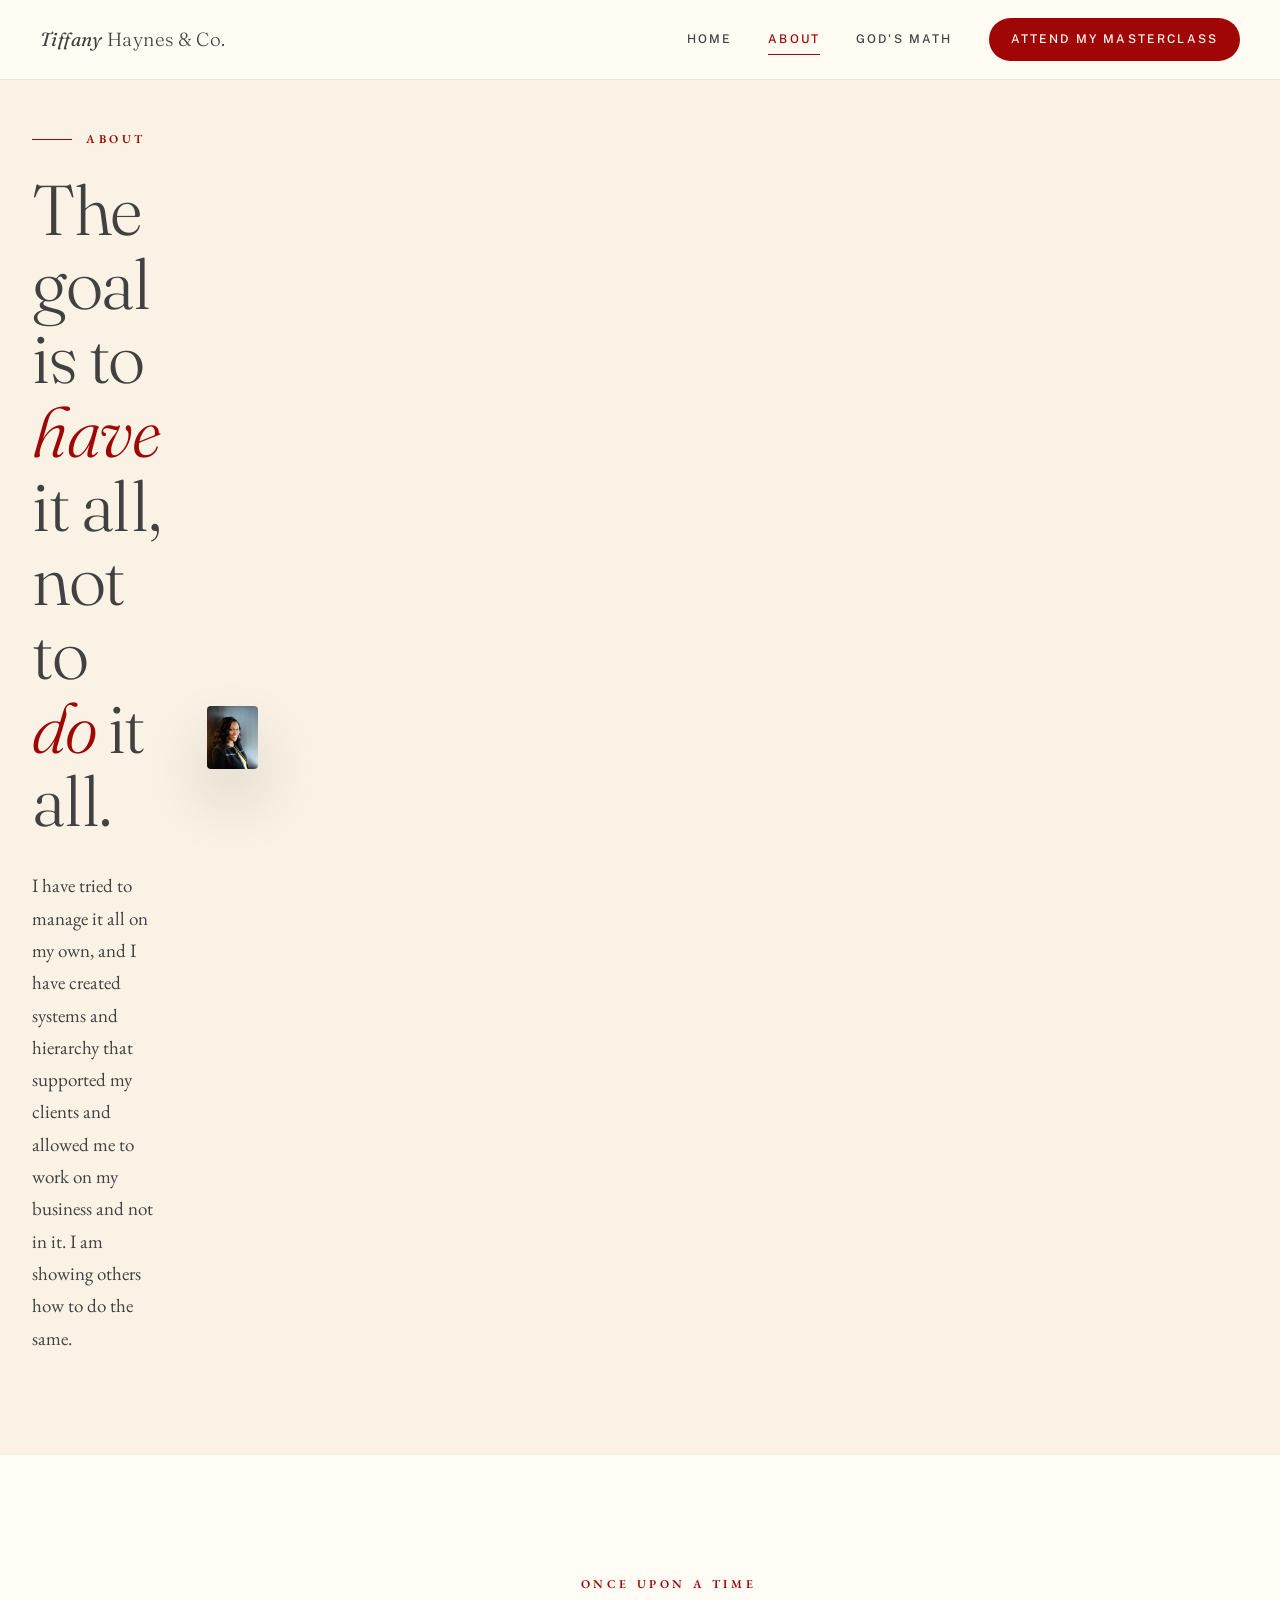
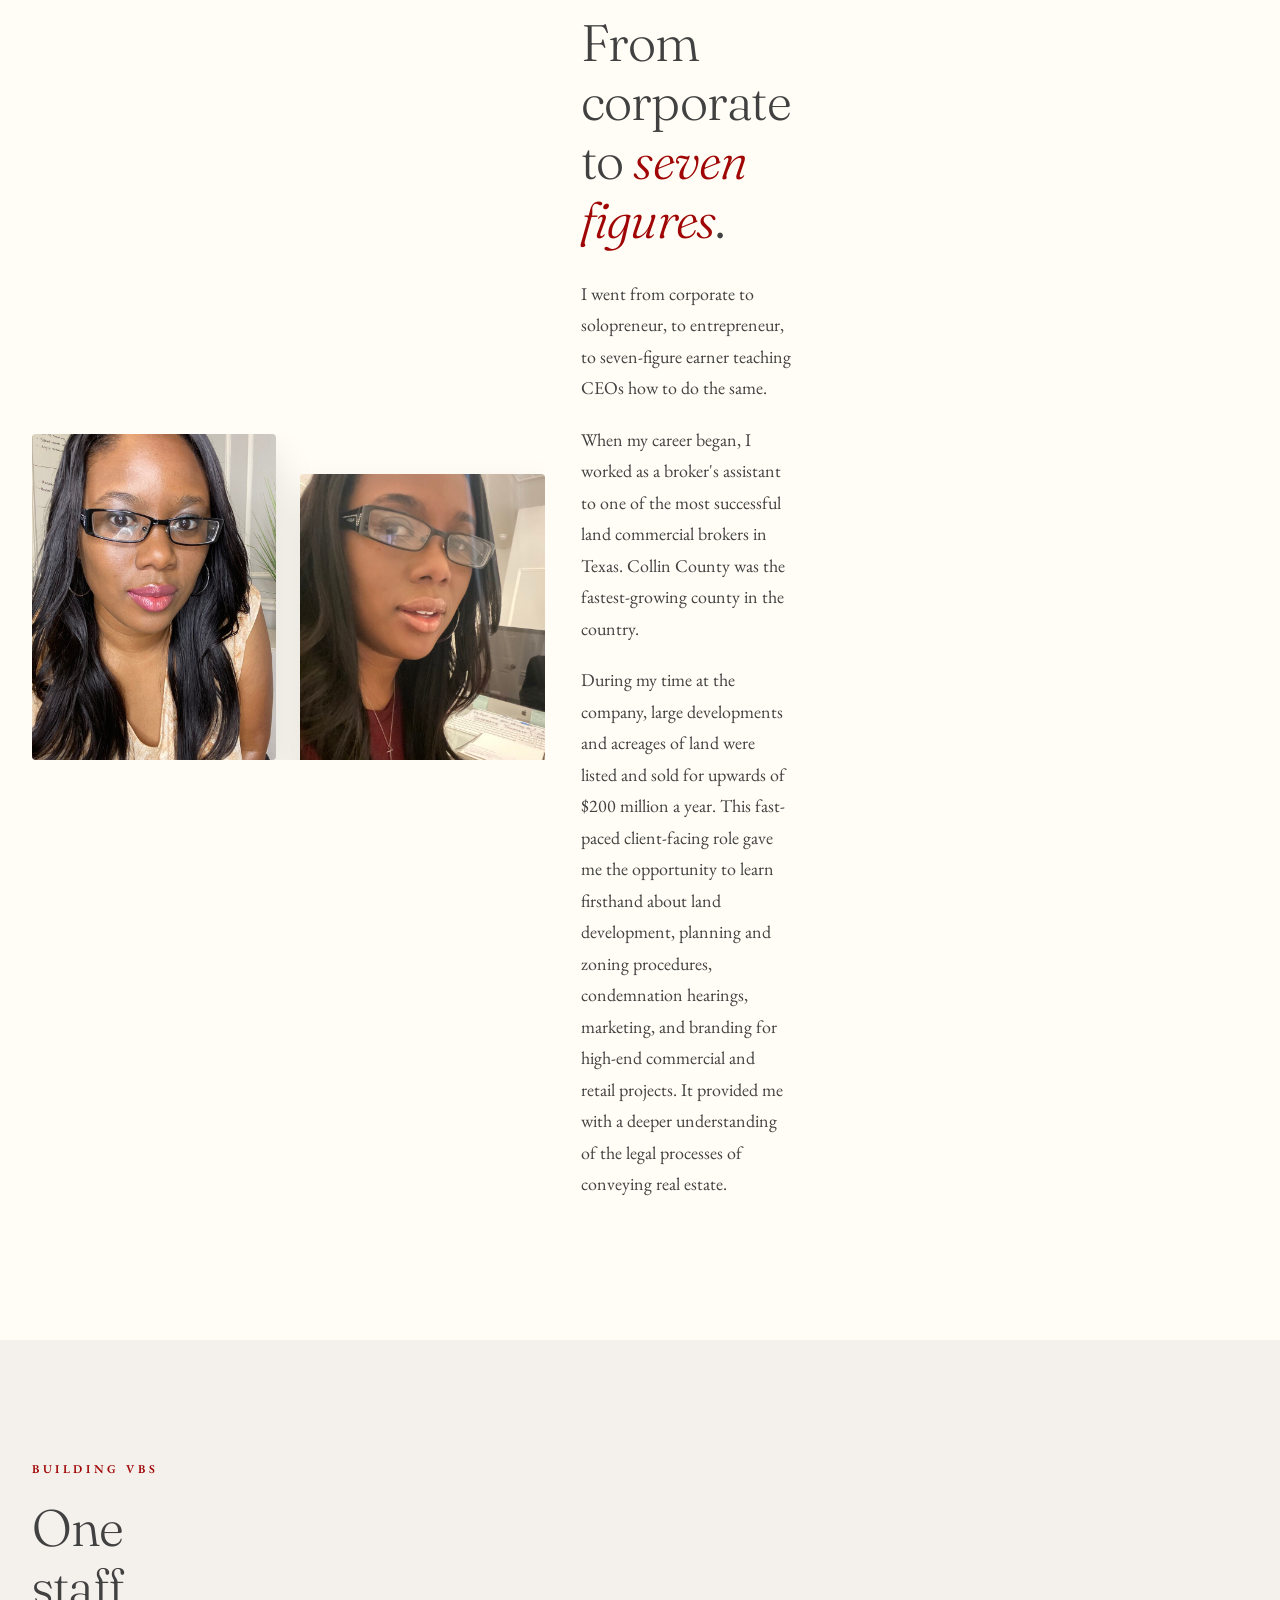
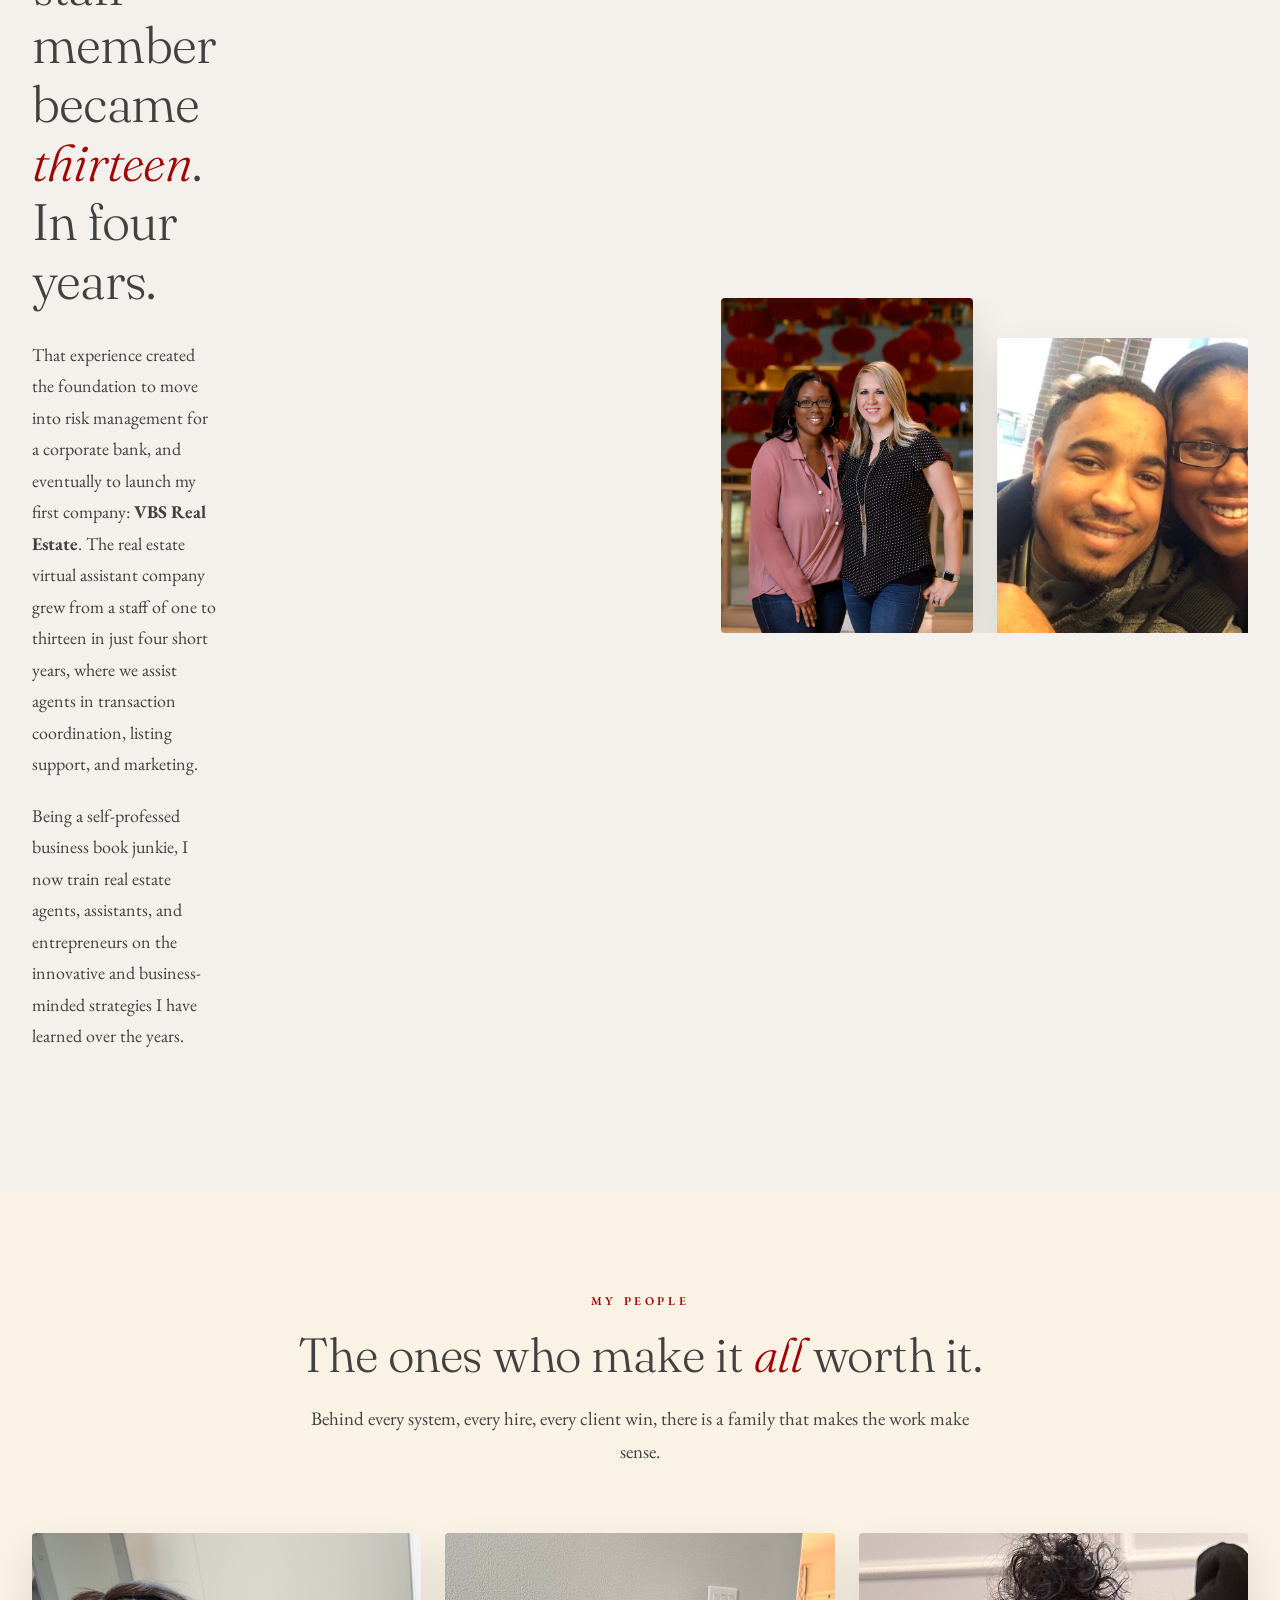
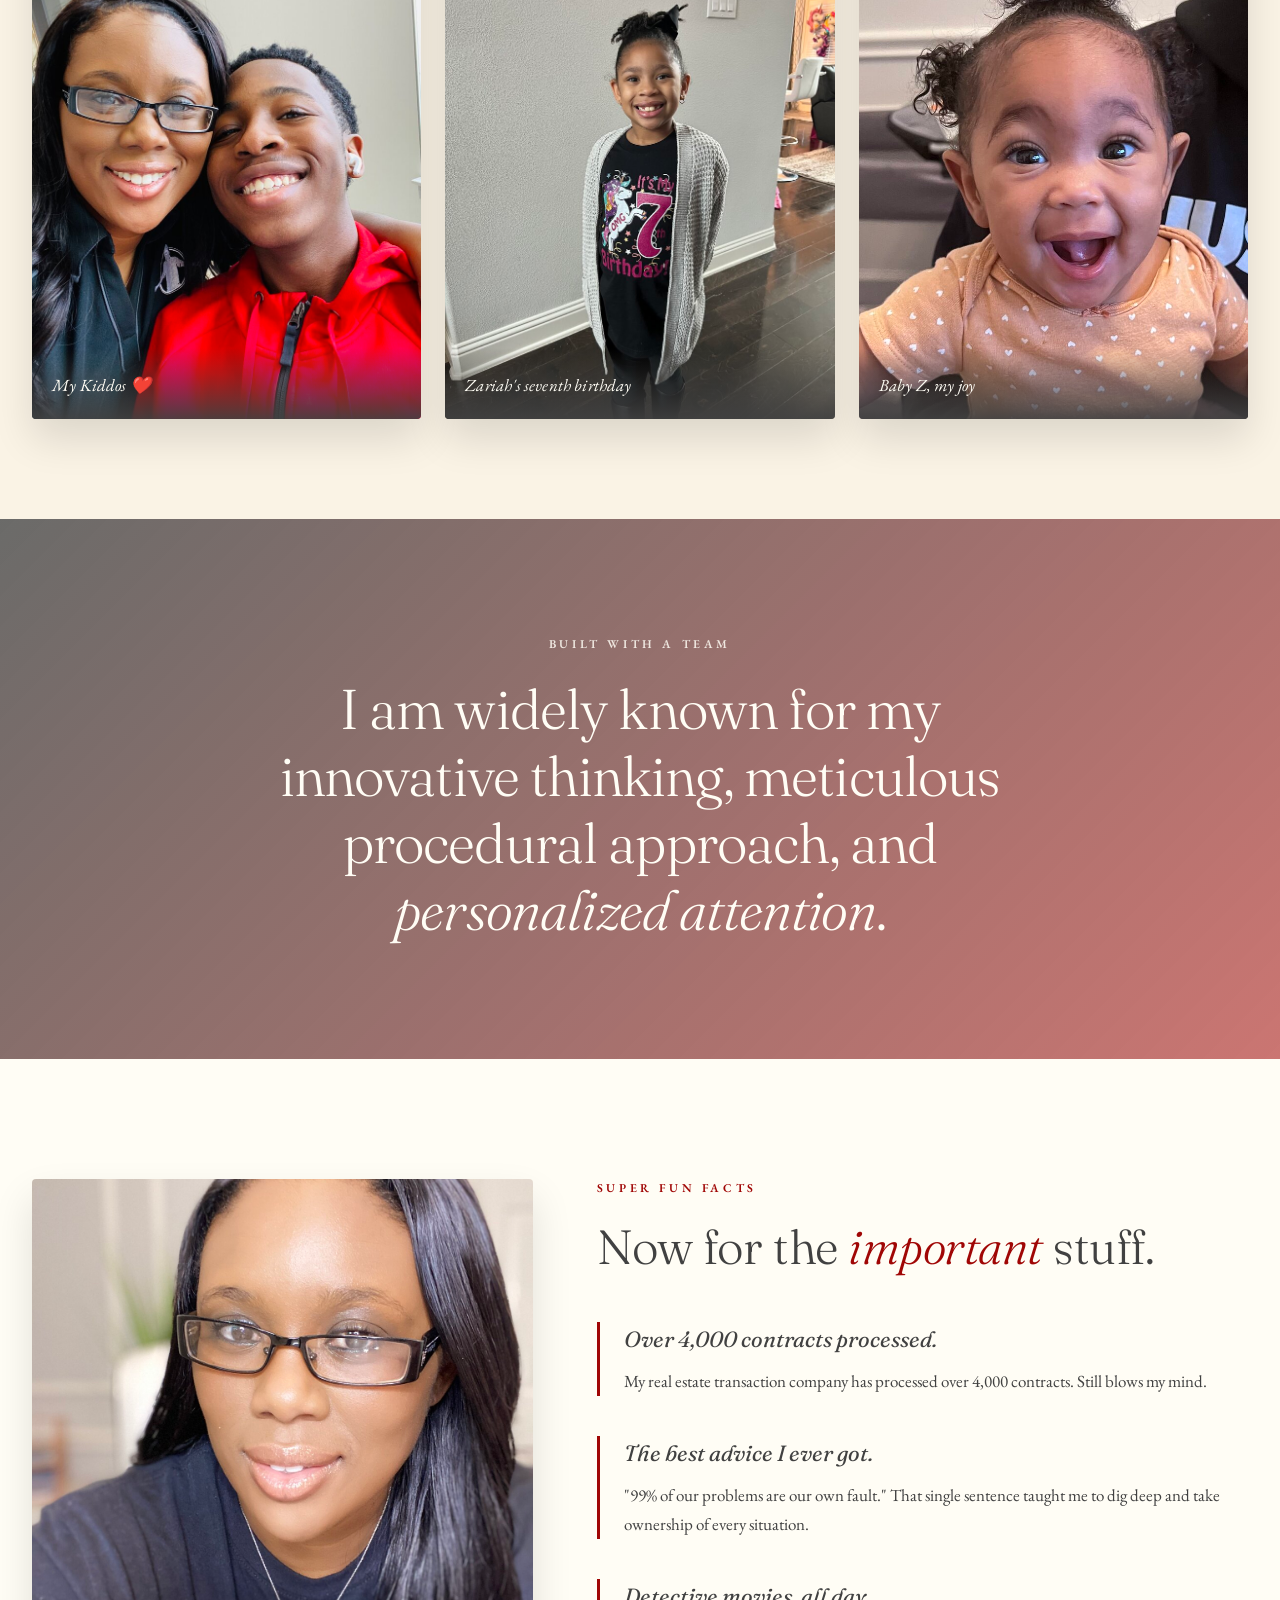
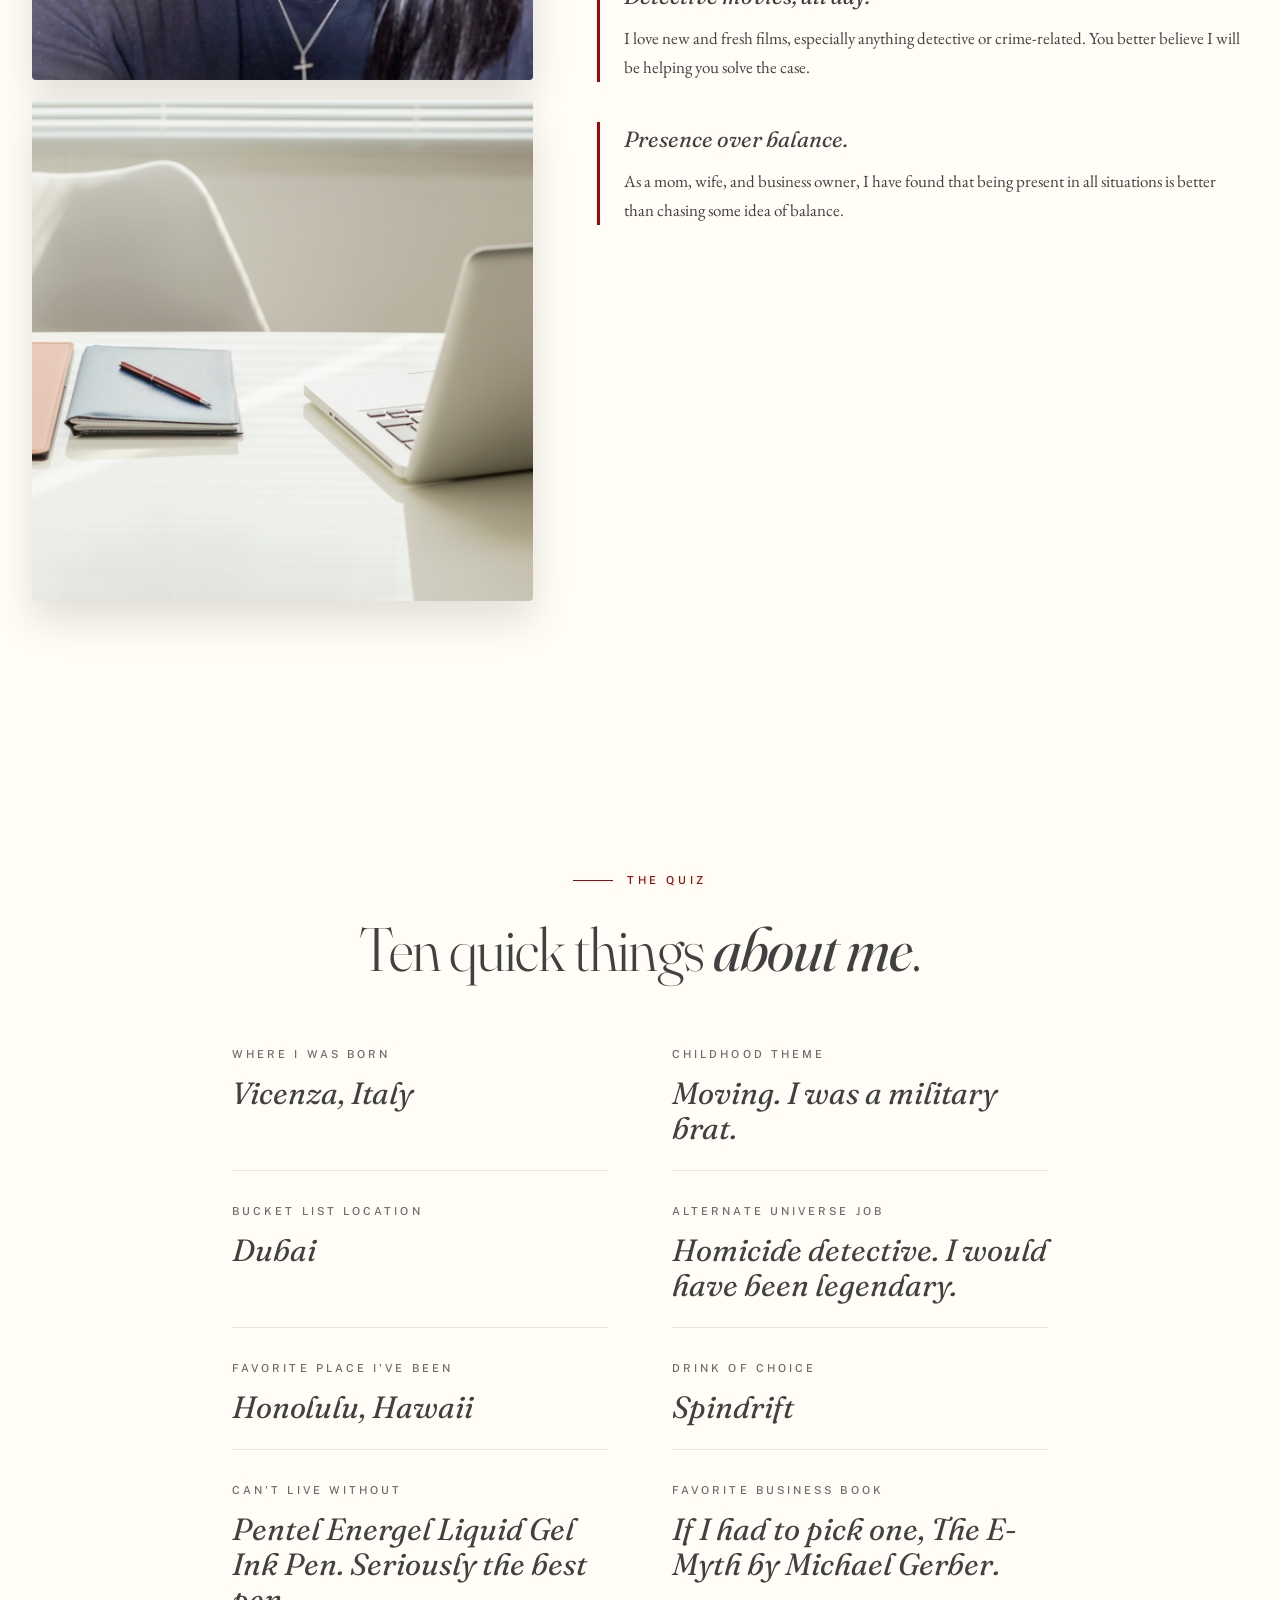
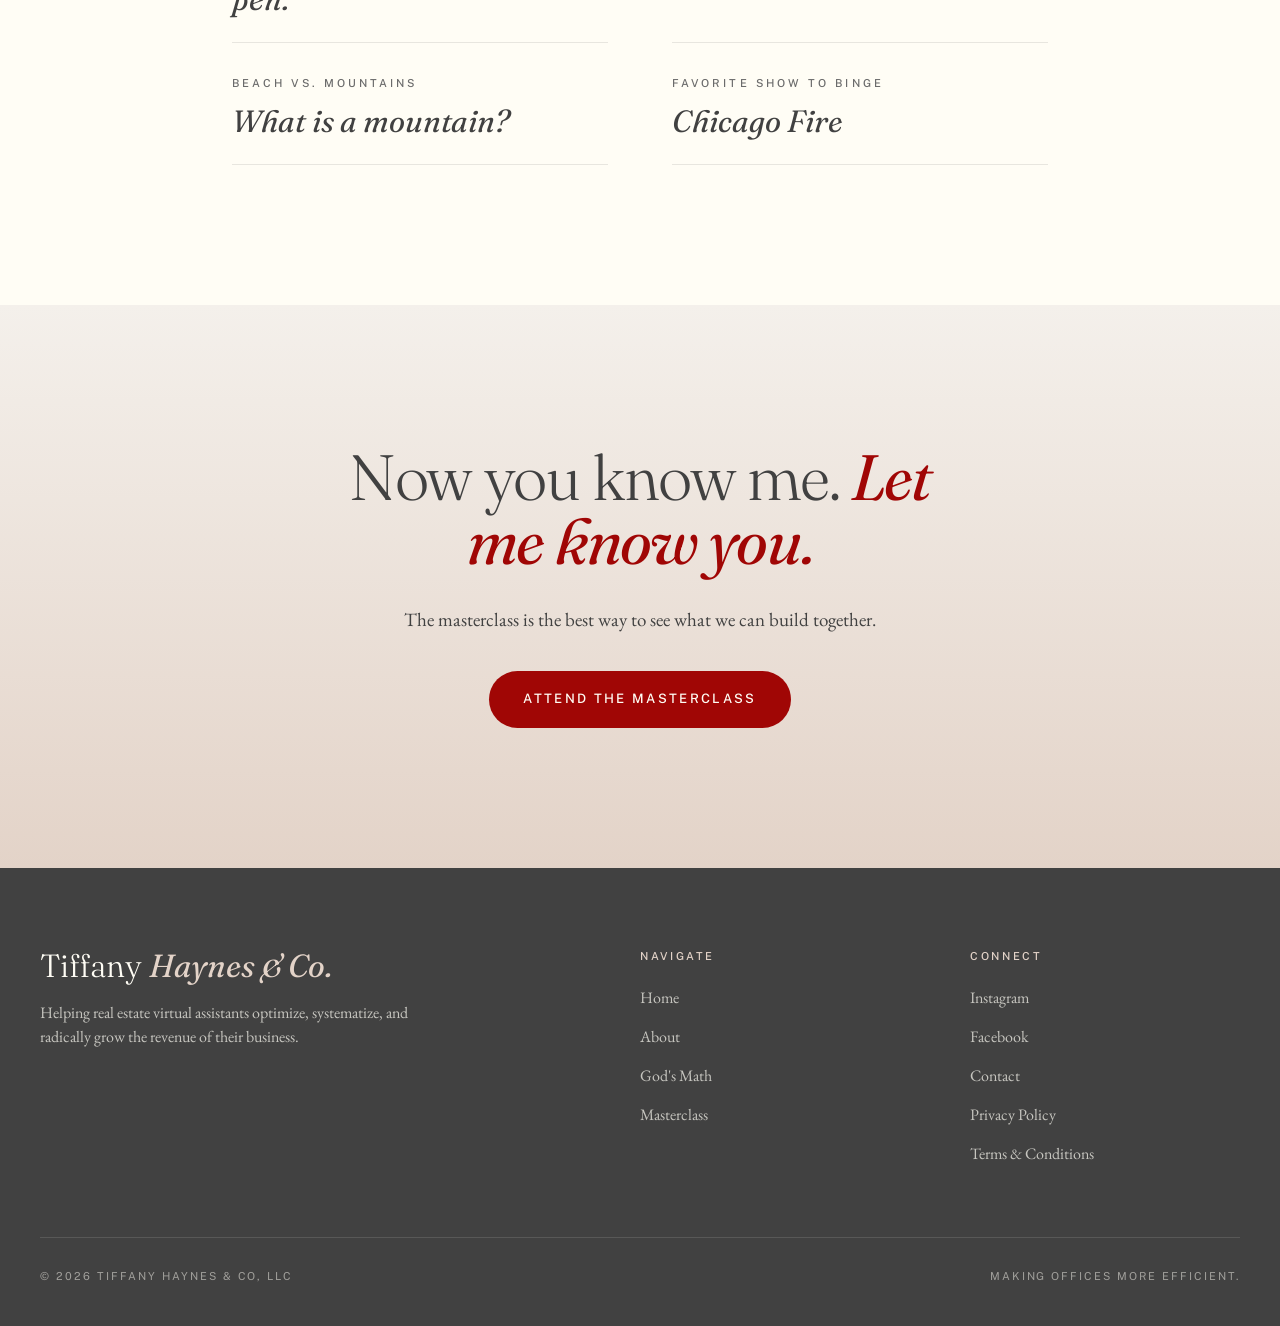
==== commit f8c390dd: "Add files via upload" ====
--- a/about.html
+++ b/about.html
@@ -987,6 +987,232 @@
   .facts-with-photos { padding: 80px 0; }
   .facts-grid-photo { grid-template-columns: 1fr; gap: 48px; }
   .facts-photo-stack { position: static; grid-template-columns: 1fr 1fr; grid-template-rows: auto; }
+}
+
+
+/* ============ 12-COLUMN GRID — about page ============ */
+
+:root {
+  --grid-max:     1280px;
+  --grid-gutter:  24px;
+  --grid-pad:     32px;
+}
+@media (max-width: 900px) {
+  :root { --grid-pad: 24px; --grid-gutter: 16px; }
+}
+@media (max-width: 600px) {
+  :root { --grid-pad: 20px; }
+}
+
+.container {
+  max-width: var(--grid-max) !important;
+  padding: 0 var(--grid-pad) !important;
+}
+
+/* HERO — portrait 1-5, copy 7-12 */
+.about-hero-grid {
+  display: grid !important;
+  grid-template-columns: repeat(12, 1fr) !important;
+  gap: calc(var(--grid-gutter) * 2) !important;
+  max-width: var(--grid-max) !important;
+  padding: 0 var(--grid-pad) !important;
+  margin: 0 auto !important;
+  align-items: center !important;
+}
+.about-hero-portrait {
+  grid-column: 1 / 6 !important;
+}
+.about-hero-copy {
+  grid-column: 7 / 13 !important;
+}
+@media (max-width: 800px) {
+  .about-hero-portrait,
+  .about-hero-copy {
+    grid-column: 1 / 13 !important;
+  }
+}
+
+/* STORY SECTIONS — 2-photo + copy layouts */
+.story-grid {
+  display: grid !important;
+  grid-template-columns: repeat(12, 1fr) !important;
+  gap: calc(var(--grid-gutter) * 1.5) !important;
+  align-items: center !important;
+}
+.story-photos {
+  grid-column: 1 / 7 !important;
+  display: grid;
+  grid-template-columns: 1fr 1fr;
+  gap: var(--grid-gutter);
+}
+.story-copy {
+  grid-column: 8 / 13 !important;
+}
+.story-section.alt-bg .story-photos {
+  grid-column: 7 / 13 !important;
+  order: 2;
+}
+.story-section.alt-bg .story-copy {
+  grid-column: 1 / 6 !important;
+  order: 1;
+}
+@media (max-width: 800px) {
+  .story-photos,
+  .story-copy {
+    grid-column: 1 / 13 !important;
+  }
+}
+
+/* FAMILY GALLERY — 3-up tiles (4+4+4) */
+.family-grid {
+  display: grid !important;
+  grid-template-columns: repeat(12, 1fr) !important;
+  gap: var(--grid-gutter) !important;
+}
+.family-tile {
+  grid-column: span 4 !important;
+}
+@media (max-width: 800px) {
+  .family-tile { grid-column: span 12 !important; }
+}
+
+/* FUN FACTS — content + photo stack */
+.facts-grid {
+  display: grid !important;
+  grid-template-columns: repeat(12, 1fr) !important;
+  gap: calc(var(--grid-gutter) * 2) !important;
+  align-items: start !important;
+}
+.facts-content {
+  grid-column: 1 / 7 !important;
+}
+.facts-photos {
+  grid-column: 8 / 13 !important;
+}
+@media (max-width: 800px) {
+  .facts-content,
+  .facts-photos {
+    grid-column: 1 / 13 !important;
+  }
+}
+
+/* QUIZ — centered narrow */
+.quiz .container {
+  max-width: 880px !important;
+}
+
+/* CTA — centered narrow */
+.about-cta .container {
+  max-width: 720px !important;
+}
+
+
+/* ============ GLOBAL RESPONSIVE FIXES ============ */
+/* Resolves nav cutoff + image overflow across all viewports */
+
+/* 1. Prevent any element from causing horizontal scroll */
+html, body {
+  overflow-x: hidden !important;
+  max-width: 100vw !important;
+}
+
+/* 2. Force ALL images to respect their container — no overflow ever */
+img {
+  max-width: 100% !important;
+  height: auto;
+}
+
+/* 3. Bump mobile-nav breakpoint from 900px to 1024px so tablets show the
+   hamburger menu instead of trying to fit the desktop nav */
+@media (max-width: 1024px) {
+  .nav { padding: 14px 22px !important; }
+  .nav-links {
+    position: fixed !important;
+    top: 60px !important;
+    left: 0 !important;
+    right: 0 !important;
+    background: var(--cream) !important;
+    flex-direction: column !important;
+    gap: 24px !important;
+    padding: 32px 22px !important;
+    border-bottom: 1px solid var(--line) !important;
+    transform: translateY(-110%) !important;
+    transition: transform 0.3s ease !important;
+    z-index: 99 !important;
+  }
+  .nav-links.open {
+    transform: translateY(0) !important;
+  }
+  .nav-toggle {
+    display: flex !important;
+  }
+}
+
+/* 4. On viewports between 1024px and 1200px the desktop nav was cutting off,
+   so the gap between nav links needs to tighten when both desktop nav AND
+   the long CTA pill must fit */
+@media (min-width: 1025px) and (max-width: 1200px) {
+  .nav-links {
+    gap: 24px !important;
+  }
+  .nav-link {
+    font-size: 11px !important;
+    letter-spacing: 0.14em !important;
+  }
+  .nav-cta {
+    font-size: 11px !important;
+    padding: 10px 18px !important;
+    letter-spacing: 0.14em !important;
+  }
+}
+
+/* 5. Fix common image container patterns that may not have responsive sizing */
+.home-hero-visual,
+.home-hero-photo,
+.home-story-image,
+.tagline-image,
+.about-hero-portrait,
+.story-photos,
+.facts-photos,
+.family-tile,
+.mc-tiffany-image,
+.gm-video-frame,
+.mc-jacobi-frame,
+.mc-jacobi-video,
+.download-card-img {
+  max-width: 100% !important;
+  overflow: hidden;
+}
+
+/* 6. Section content can also overflow if not capped — global safety */
+section {
+  max-width: 100vw;
+  overflow-x: hidden;
+}
+
+/* 7. Prevent SVG illustrations (architectural sketches, decorations)
+   from forcing horizontal scroll on small screens */
+svg {
+  max-width: 100%;
+}
+
+/* 8. The hero MLS listing card on masterclass — hide earlier on tablet */
+@media (max-width: 1024px) {
+  .mc-listing-card,
+  .mc-free-stamp,
+  .mc-section-marker {
+    display: none !important;
+  }
+}
+
+/* 9. Hero text on small viewports — make sure it's never wider than container */
+.mc-hero-title,
+.home-hero-title,
+.about-hero-title,
+.gm-hero-title {
+  max-width: 100% !important;
+  word-wrap: break-word;
+  overflow-wrap: break-word;
 }
 
 </style>
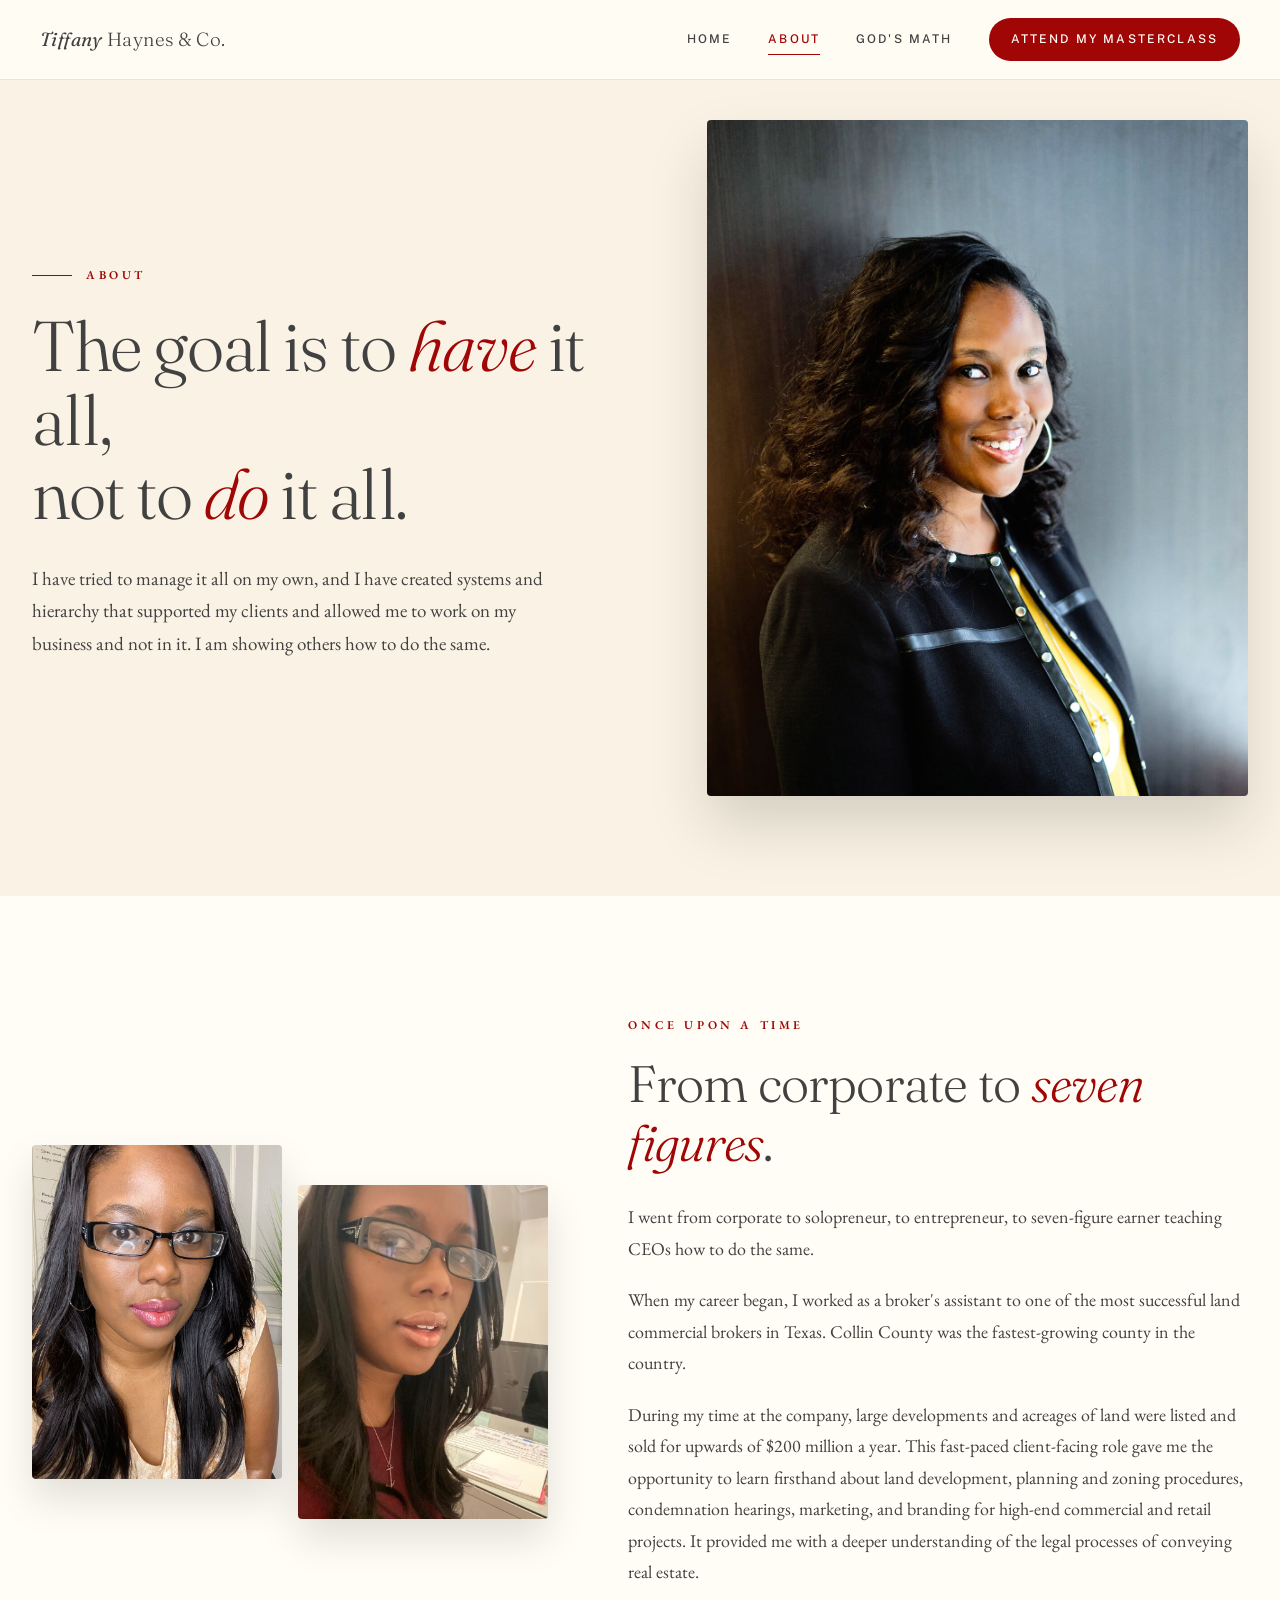
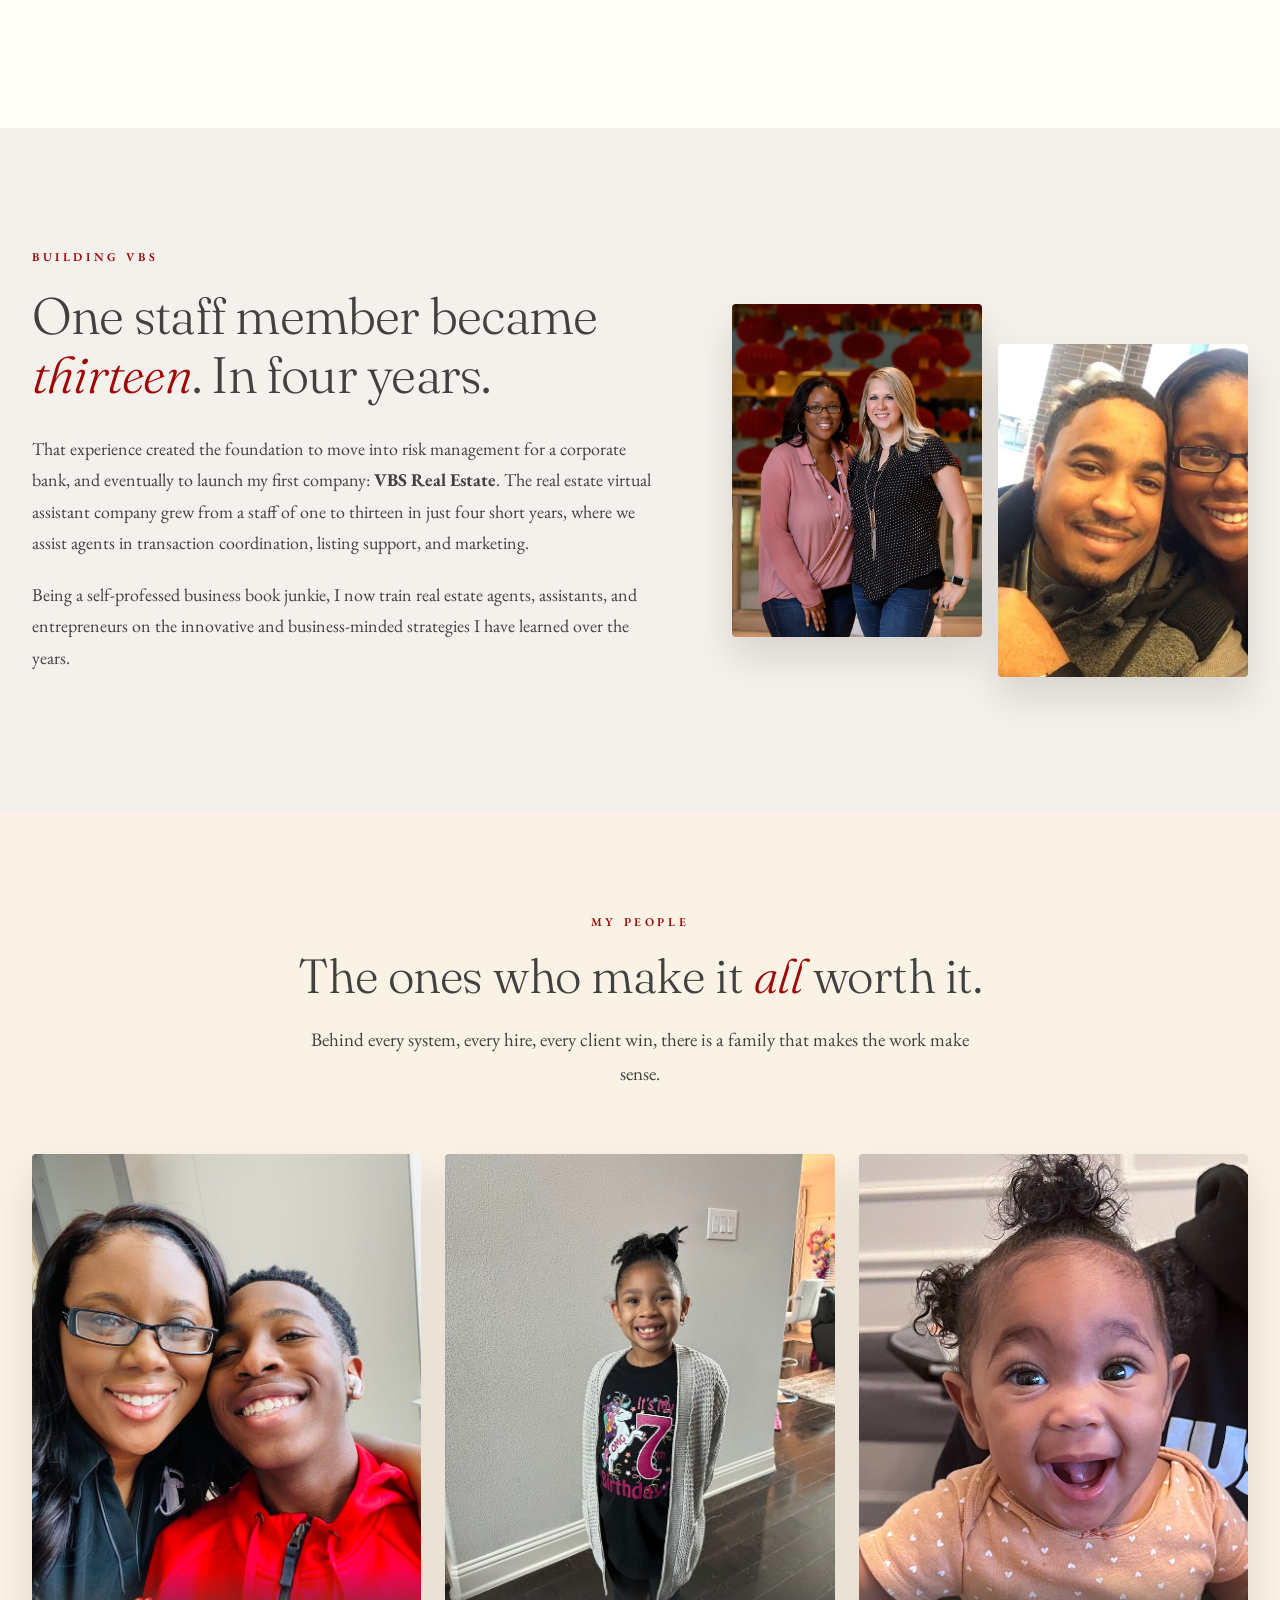
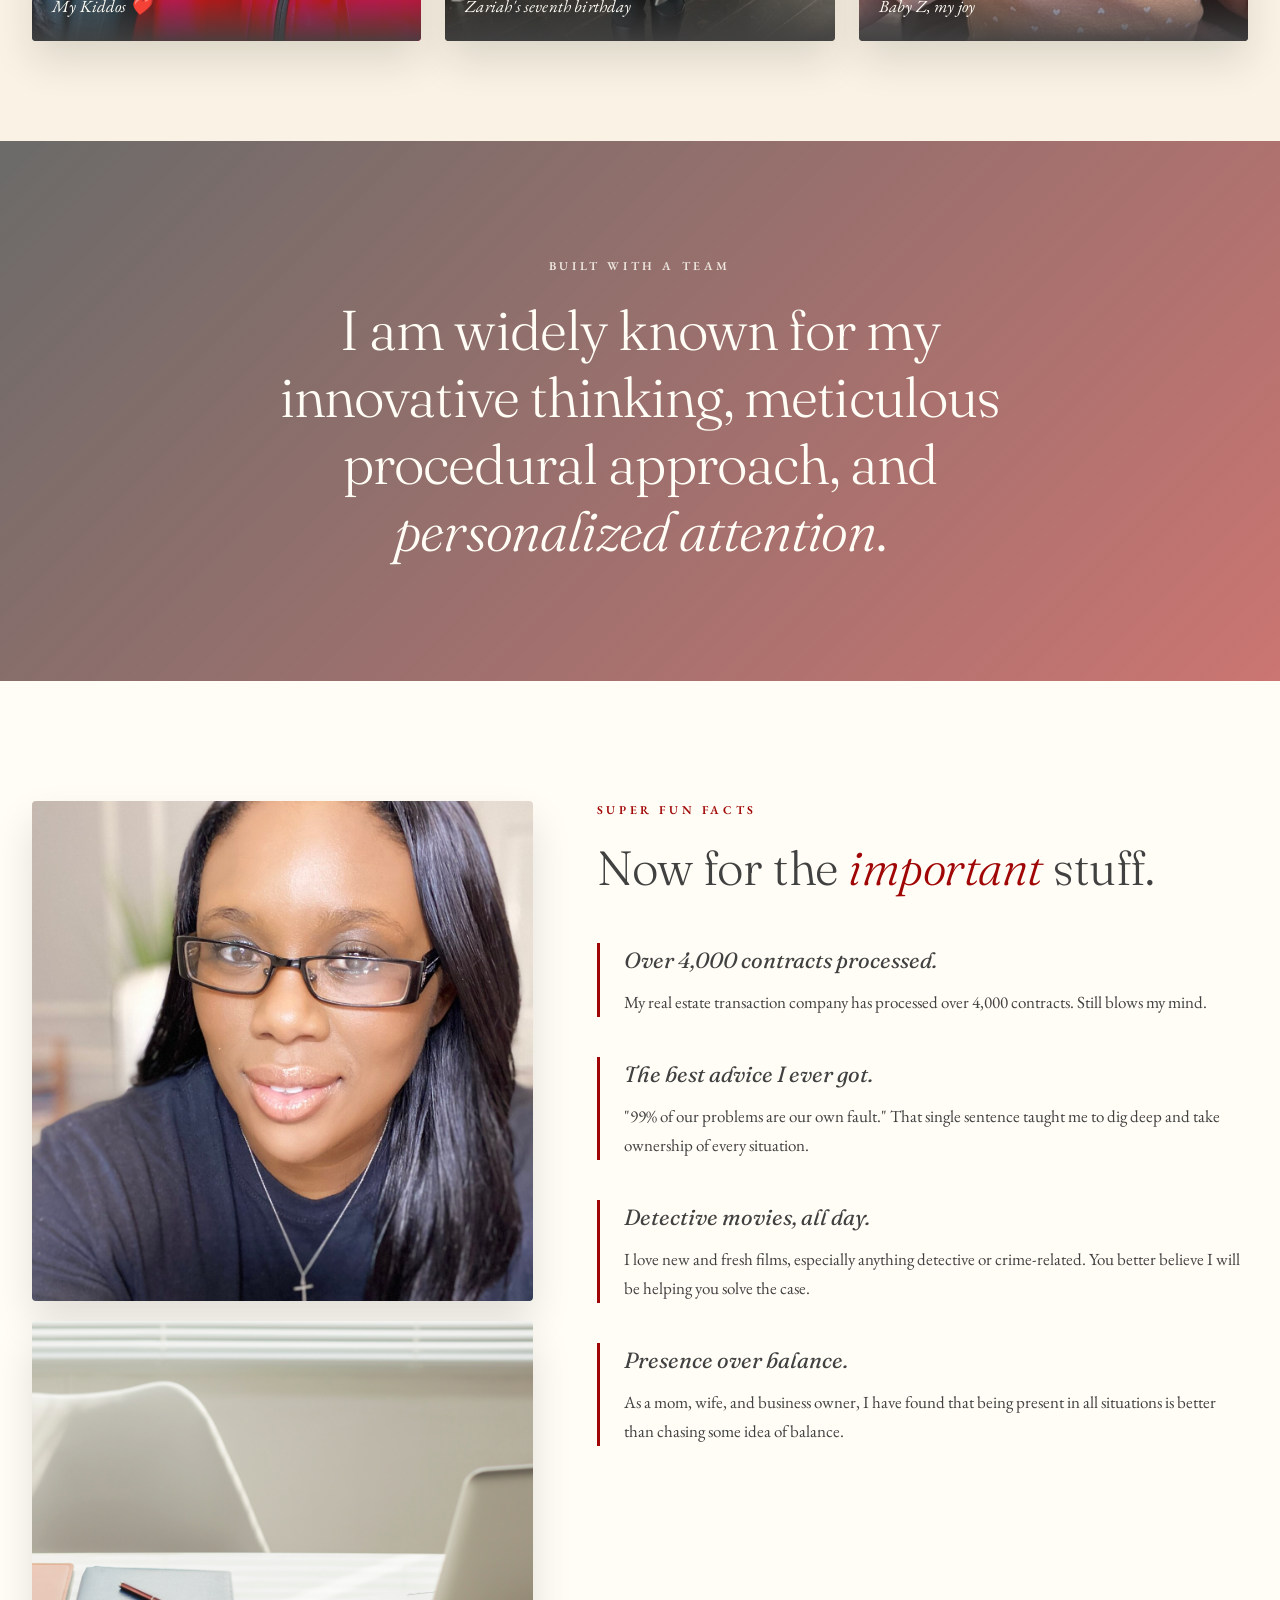
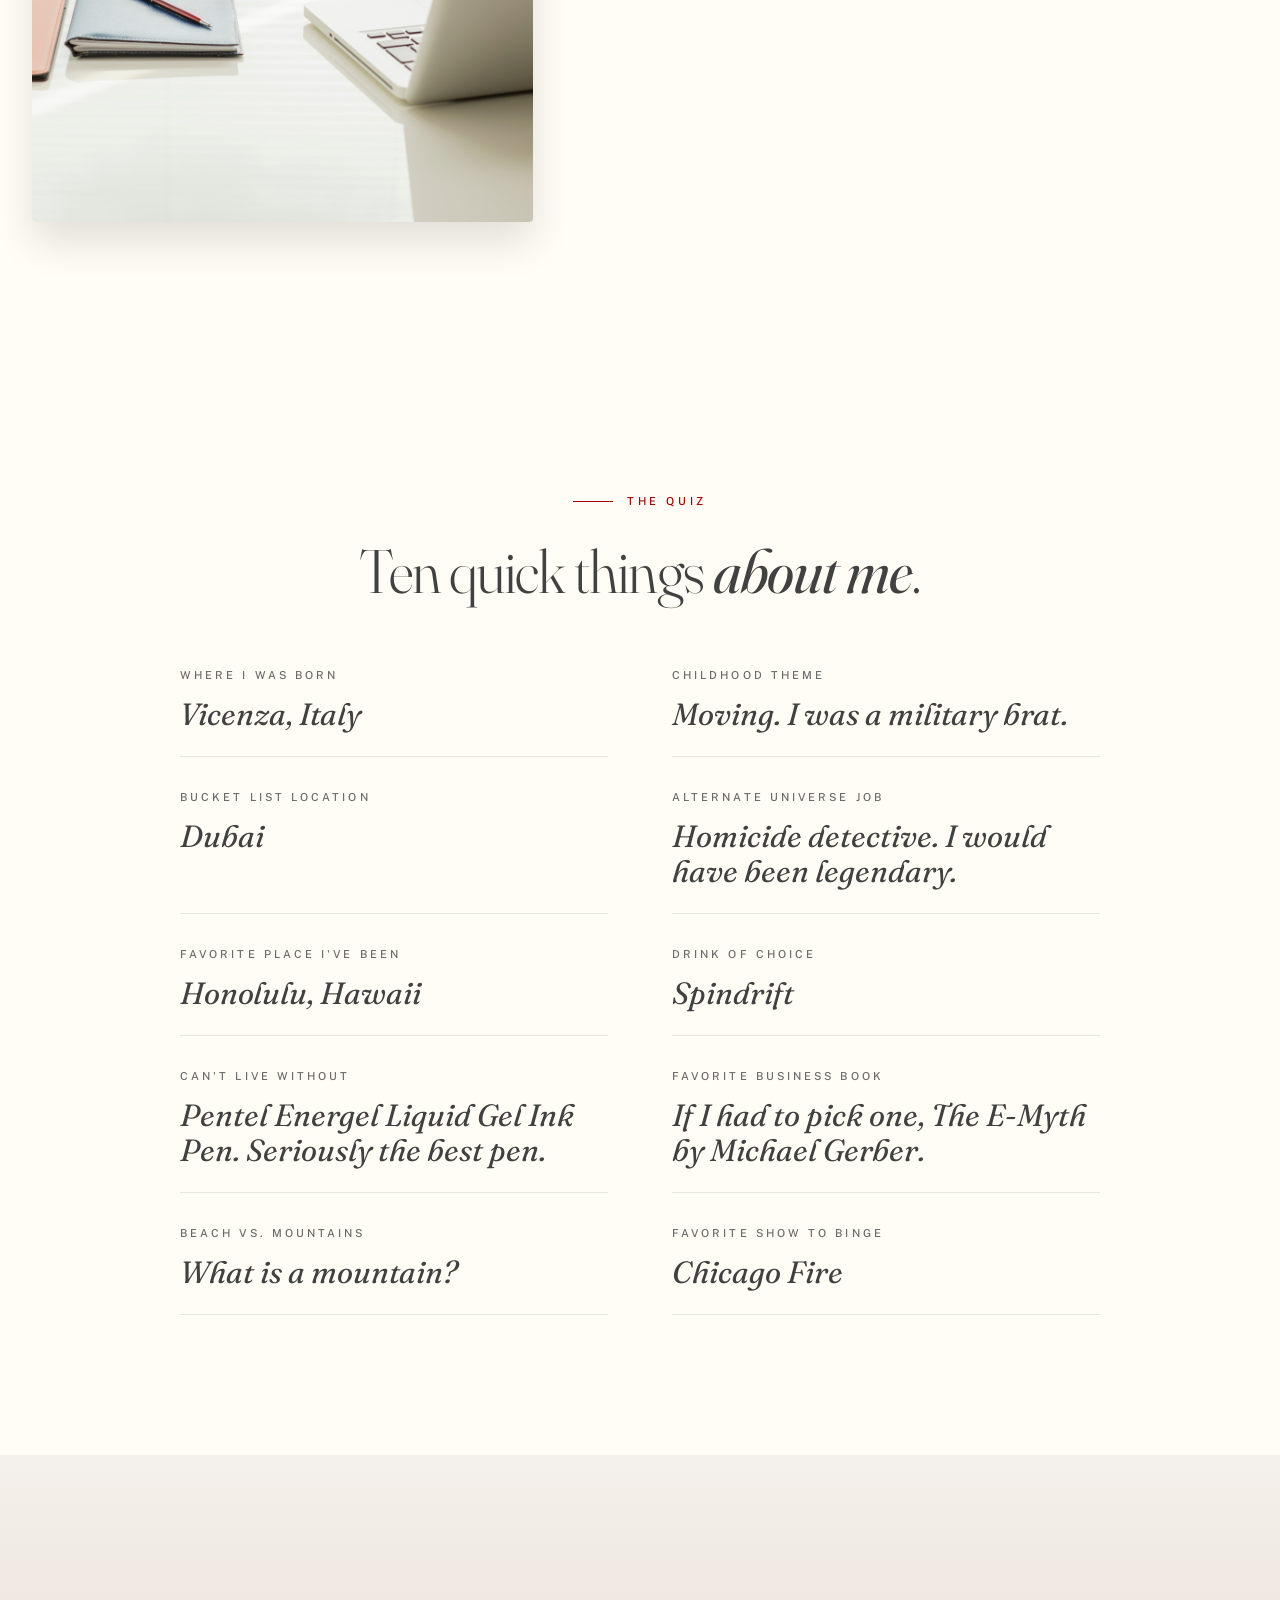
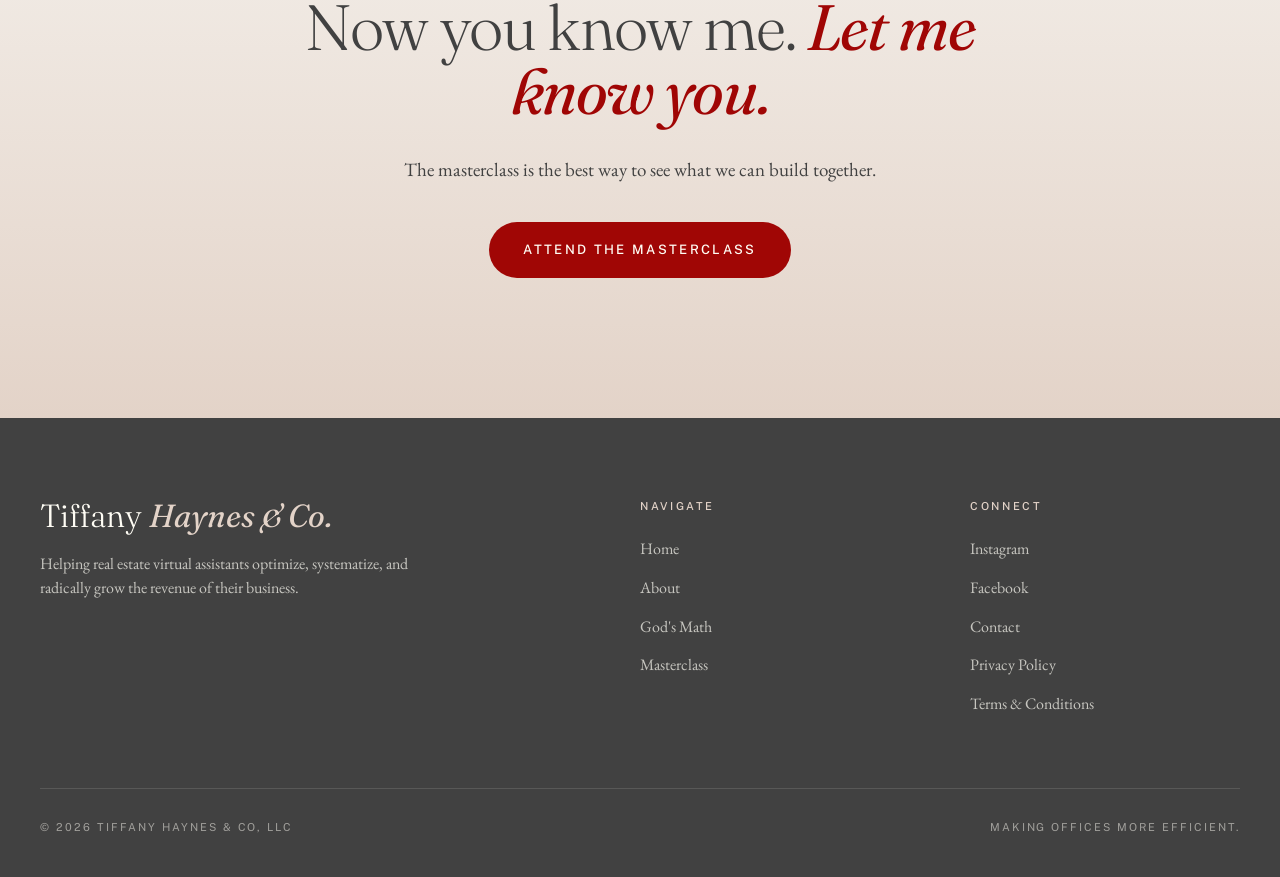
==== commit e0c70ec5: "Add files via upload" ====
--- a/about.html
+++ b/about.html
@@ -990,229 +990,316 @@
 }
 
 
-/* ============ 12-COLUMN GRID — about page ============ */
-
-:root {
-  --grid-max:     1280px;
-  --grid-gutter:  24px;
-  --grid-pad:     32px;
-}
-@media (max-width: 900px) {
-  :root { --grid-pad: 24px; --grid-gutter: 16px; }
-}
-@media (max-width: 600px) {
-  :root { --grid-pad: 20px; }
-}
-
-.container {
-  max-width: var(--grid-max) !important;
-  padding: 0 var(--grid-pad) !important;
-}
-
-/* HERO — portrait 1-5, copy 7-12 */
-.about-hero-grid {
-  display: grid !important;
-  grid-template-columns: repeat(12, 1fr) !important;
-  gap: calc(var(--grid-gutter) * 2) !important;
-  max-width: var(--grid-max) !important;
-  padding: 0 var(--grid-pad) !important;
-  margin: 0 auto !important;
-  align-items: center !important;
-}
-.about-hero-portrait {
-  grid-column: 1 / 6 !important;
-}
-.about-hero-copy {
-  grid-column: 7 / 13 !important;
-}
-@media (max-width: 800px) {
-  .about-hero-portrait,
-  .about-hero-copy {
-    grid-column: 1 / 13 !important;
-  }
-}
-
-/* STORY SECTIONS — 2-photo + copy layouts */
-.story-grid {
-  display: grid !important;
-  grid-template-columns: repeat(12, 1fr) !important;
-  gap: calc(var(--grid-gutter) * 1.5) !important;
-  align-items: center !important;
-}
-.story-photos {
-  grid-column: 1 / 7 !important;
-  display: grid;
-  grid-template-columns: 1fr 1fr;
-  gap: var(--grid-gutter);
-}
-.story-copy {
-  grid-column: 8 / 13 !important;
-}
-.story-section.alt-bg .story-photos {
-  grid-column: 7 / 13 !important;
-  order: 2;
-}
-.story-section.alt-bg .story-copy {
-  grid-column: 1 / 6 !important;
-  order: 1;
-}
-@media (max-width: 800px) {
-  .story-photos,
-  .story-copy {
-    grid-column: 1 / 13 !important;
-  }
-}
-
-/* FAMILY GALLERY — 3-up tiles (4+4+4) */
-.family-grid {
-  display: grid !important;
-  grid-template-columns: repeat(12, 1fr) !important;
-  gap: var(--grid-gutter) !important;
-}
-.family-tile {
-  grid-column: span 4 !important;
-}
-@media (max-width: 800px) {
-  .family-tile { grid-column: span 12 !important; }
-}
-
-/* FUN FACTS — content + photo stack */
-.facts-grid {
-  display: grid !important;
-  grid-template-columns: repeat(12, 1fr) !important;
-  gap: calc(var(--grid-gutter) * 2) !important;
-  align-items: start !important;
-}
-.facts-content {
-  grid-column: 1 / 7 !important;
-}
-.facts-photos {
-  grid-column: 8 / 13 !important;
-}
-@media (max-width: 800px) {
-  .facts-content,
-  .facts-photos {
-    grid-column: 1 / 13 !important;
-  }
-}
-
-/* QUIZ — centered narrow */
-.quiz .container {
-  max-width: 880px !important;
-}
-
-/* CTA — centered narrow */
-.about-cta .container {
-  max-width: 720px !important;
-}
-
-
-/* ============ GLOBAL RESPONSIVE FIXES ============ */
-/* Resolves nav cutoff + image overflow across all viewports */
-
-/* 1. Prevent any element from causing horizontal scroll */
+
+
+
+/* ============================================================
+   CLEAN RESPONSIVE LAYER
+   ============================================================
+   Three breakpoints — each owns its scope completely:
+   • Desktop (≥1025px):   full layout as designed (no overrides here)
+   • iPad     (701-1024): hamburger nav, hero stacks, 4-up→2-up
+   • Mobile   (≤700px):   single column, full-width photos, tightest padding
+   
+   Higher specificity selectors used (nav.nav, body .selector) so this
+   layer wins against earlier scattered @media rules without !important
+   spam. */
+
+/* GLOBAL DEFENSIVE RULES — apply at all breakpoints */
 html, body {
-  overflow-x: hidden !important;
-  max-width: 100vw !important;
-}
-
-/* 2. Force ALL images to respect their container — no overflow ever */
+  overflow-x: hidden;
+  max-width: 100vw;
+}
 img {
-  max-width: 100% !important;
+  max-width: 100%;
   height: auto;
 }
-
-/* 3. Bump mobile-nav breakpoint from 900px to 1024px so tablets show the
-   hamburger menu instead of trying to fit the desktop nav */
+svg { max-width: 100%; }
+
+/* (word-wrap break-word lives in the mobile breakpoint only — see below) */
+
+/* ─────────── iPAD: 701px - 1024px ─────────── */
 @media (max-width: 1024px) {
-  .nav { padding: 14px 22px !important; }
-  .nav-links {
+
+  /* NAV — hamburger menu pattern */
+  nav.nav {
+    padding: 14px 22px !important;
+  }
+  nav.nav .nav-mark {
+    font-size: 17px !important;
+    line-height: 1.4 !important;
+    padding: 4px 0 !important;
+    overflow: visible !important;  /* italic descenders don't get clipped */
+  }
+  nav.nav .nav-links {
     position: fixed !important;
     top: 60px !important;
     left: 0 !important;
     right: 0 !important;
+    width: 100vw !important;
     background: var(--cream) !important;
     flex-direction: column !important;
+    align-items: flex-start !important;
     gap: 24px !important;
-    padding: 32px 22px !important;
+    padding: 32px 24px !important;
     border-bottom: 1px solid var(--line) !important;
-    transform: translateY(-110%) !important;
+    transform: translateY(-120%) !important;
     transition: transform 0.3s ease !important;
     z-index: 99 !important;
-  }
-  .nav-links.open {
+    box-shadow: 0 8px 24px rgba(0,0,0,0.06);
+  }
+  nav.nav .nav-links.open {
     transform: translateY(0) !important;
   }
-  .nav-toggle {
+  nav.nav .nav-toggle {
     display: flex !important;
   }
-}
-
-/* 4. On viewports between 1024px and 1200px the desktop nav was cutting off,
-   so the gap between nav links needs to tighten when both desktop nav AND
-   the long CTA pill must fit */
-@media (min-width: 1025px) and (max-width: 1200px) {
-  .nav-links {
-    gap: 24px !important;
-  }
-  .nav-link {
-    font-size: 11px !important;
-    letter-spacing: 0.14em !important;
-  }
+
+  /* IMAGE CONTAINERS — explicit width + maintained aspect ratio.
+     This fixes the "photo disappears" bug where containers with 
+     aspect-ratio collapsed because their absolute-positioned <img>
+     children don't contribute to parent intrinsic size. */
+  body .home-hero-visual,
+  body .home-story-image,
+  body .tagline-image,
+  body .about-hero-portrait,
+  body .mc-tiffany-image,
+  body .gm-video-frame {
+    width: 100% !important;
+    min-height: 1px;
+  }
+
+  /* HERO photo on iPad — keep aspect ratio, cap visual width */
+  body .home-hero-visual {
+    aspect-ratio: 4/5 !important;
+    max-width: 380px !important;
+    margin: 0 auto !important;
+  }
+
+  /* HOME hero stacks (text on top, photo below) */
+  .home-hero-grid {
+    grid-template-columns: 1fr !important;
+    gap: 40px !important;
+  }
+  .home-hero {
+    padding: 100px 22px 60px !important;
+  }
+
+  /* HIDE elements that don't fit on smaller screens */
+  body .mc-listing-card,
+  body .mc-free-stamp,
+  body .mc-section-marker {
+    display: none !important;
+  }
+
+  /* MASTERCLASS hero — text full width, smaller font */
+  body .mc-hero-inner {
+    padding-right: 22px !important;
+  }
+  body .mc-hero-title {
+    max-width: 100% !important;
+    font-size: clamp(36px, 5.2vw, 64px) !important;
+  }
+
+  /* GRID-BASED multi-column sections collapse to single column */
+  .home-story-grid,
+  .download-grid,
+  .tagline-grid,
+  .about-hero-grid,
+  .story-grid,
+  .facts-grid {
+    grid-template-columns: 1fr !important;
+    gap: 36px !important;
+  }
+
+  /* 4-UP card grids → 2-up on iPad */
+  .resources-grid,
+  .level-up-grid,
+  .family-grid,
+  .gm-principles-grid,
+  .mc-audience-grid,
+  .gm-understand-grid,
+  .gm-inspired-grid {
+    grid-template-columns: repeat(2, 1fr) !important;
+    gap: 20px !important;
+  }
+
+  /* SECTION padding tightens */
+  section {
+    padding-left: 22px;
+    padding-right: 22px;
+  }
+
+  /* FOOTER stacks */
+  .footer-top {
+    grid-template-columns: 1fr !important;
+    gap: 36px !important;
+  }
+}
+
+/* ─────────── MOBILE: ≤ 700px ─────────── */
+@media (max-width: 700px) {
+
+  /* HERO photo gets smaller cap */
+  body .home-hero-visual {
+    max-width: 320px !important;
+  }
+
+  /* HEADLINES scale down further */
+  .home-hero-title {
+    font-size: clamp(32px, 8vw, 48px) !important;
+    line-height: 1.05 !important;
+  }
+  .mc-hero-title {
+    font-size: clamp(30px, 7vw, 44px) !important;
+  }
+  .gm-hero-title,
+  .about-hero-title {
+    font-size: clamp(30px, 7vw, 44px) !important;
+  }
+
+  /* SUB copy */
+  .home-hero-sub,
+  .mc-hero-sub {
+    font-size: 15px !important;
+    line-height: 1.6 !important;
+  }
+
+  /* CTA buttons full width */
+  .home-hero-actions {
+    flex-direction: column !important;
+    align-items: stretch !important;
+    gap: 12px !important;
+  }
+  .home-hero-actions .btn-primary,
+  .home-hero-actions .btn-ghost {
+    width: 100% !important;
+    text-align: center !important;
+    justify-content: center !important;
+  }
+
+  /* SECTION padding tightens further */
+  .home-hero,
+  section {
+    padding-left: 18px !important;
+    padding-right: 18px !important;
+  }
+  .home-hero {
+    padding-top: 90px !important;
+    padding-bottom: 50px !important;
+  }
+  section {
+    padding-top: 56px !important;
+    padding-bottom: 56px !important;
+  }
+
+  /* ALL multi-up card grids collapse to 1 column */
+  .resources-grid,
+  .level-up-grid,
+  .family-grid,
+  .gm-principles-grid,
+  .mc-audience-grid,
+  .gm-understand-grid,
+  .gm-inspired-grid,
+  .paths-grid {
+    grid-template-columns: 1fr !important;
+    gap: 16px !important;
+  }
+
+  /* DECORATIONS hide on mobile (no horizontal room) */
+  body .mc-house-cta-arrow,
+  body .mc-jacobi-corner,
+  body .mc-hero-sketch,
+  body .gm-hero-sketch,
+  body .mc-video-house-callout {
+    display: none !important;
+  }
+
+  /* HOUSE blueprint video — show simplified on mobile */
+  body .mc-video-house {
+    padding: 32px 0 !important;
+    background: var(--cream-warm) !important;
+  }
+  body .mc-video-house-svg {
+    display: none !important;  /* The blueprint house outline hides on mobile */
+  }
+  body .mc-video-house .mc-video-frame {
+    margin: 0 auto !important;
+    max-width: 100% !important;
+  }
+
+  /* MARQUEE — slow down, tighten gaps */
+  .marquee-track {
+    animation-duration: 130s !important;
+  }
+
+  /* HANDWRITTEN accents scale down */
+  body .handwritten-note,
+  body .mc-house-cta-intro {
+    font-size: 22px !important;
+  }
+
+  /* BUTTONS scale */
+  .btn-primary,
   .nav-cta {
-    font-size: 11px !important;
-    padding: 10px 18px !important;
-    letter-spacing: 0.14em !important;
-  }
-}
-
-/* 5. Fix common image container patterns that may not have responsive sizing */
-.home-hero-visual,
-.home-hero-photo,
-.home-story-image,
-.tagline-image,
-.about-hero-portrait,
-.story-photos,
-.facts-photos,
-.family-tile,
-.mc-tiffany-image,
-.gm-video-frame,
-.mc-jacobi-frame,
-.mc-jacobi-video,
-.download-card-img {
-  max-width: 100% !important;
+    padding: 14px 24px !important;
+    font-size: 12px !important;
+  }
+}
+
+/* End clean responsive layer */
+
+
+/* ============ ACCESSIBILITY ============ */
+.skip-link {
+  position: absolute;
+  top: -100px;
+  left: 16px;
+  background: var(--charcoal);
+  color: var(--cream);
+  padding: 12px 20px;
+  border-radius: 6px;
+  font-family: var(--font-ui);
+  font-size: 13px;
+  font-weight: 700;
+  letter-spacing: 0.1em;
+  text-transform: uppercase;
+  text-decoration: none;
+  z-index: 10000;
+  transition: top 0.2s ease;
+}
+.skip-link:focus,
+.skip-link:focus-visible {
+  top: 16px;
+  outline: 2px solid var(--cream);
+  outline-offset: 2px;
+}
+
+/* Visually-hidden utility — for off-screen content that screen readers should still read */
+.sr-only {
+  position: absolute;
+  width: 1px;
+  height: 1px;
+  padding: 0;
+  margin: -1px;
   overflow: hidden;
-}
-
-/* 6. Section content can also overflow if not capped — global safety */
-section {
-  max-width: 100vw;
-  overflow-x: hidden;
-}
-
-/* 7. Prevent SVG illustrations (architectural sketches, decorations)
-   from forcing horizontal scroll on small screens */
-svg {
-  max-width: 100%;
-}
-
-/* 8. The hero MLS listing card on masterclass — hide earlier on tablet */
-@media (max-width: 1024px) {
-  .mc-listing-card,
-  .mc-free-stamp,
-  .mc-section-marker {
-    display: none !important;
-  }
-}
-
-/* 9. Hero text on small viewports — make sure it's never wider than container */
-.mc-hero-title,
-.home-hero-title,
-.about-hero-title,
-.gm-hero-title {
-  max-width: 100% !important;
-  word-wrap: break-word;
-  overflow-wrap: break-word;
+  clip: rect(0, 0, 0, 0);
+  white-space: nowrap;
+  border: 0;
+}
+
+/* Improved focus indicators (browser-default outline is hard to see on cream bg) */
+a:focus-visible,
+button:focus-visible,
+[role="button"]:focus-visible,
+input:focus-visible,
+select:focus-visible {
+  outline: 2px solid var(--charcoal);
+  outline-offset: 3px;
+}
+.btn-primary:focus-visible,
+.nav-cta:focus-visible {
+  outline-offset: 4px;
 }
 
 </style>
@@ -1227,20 +1314,63 @@
 fbq('init', '943376613232304');
 fbq('track', 'PageView');
 </script>
-<noscript><img height="1" width="1" style="display:none"
+<noscript><img height="1" width="1" style="display:none" alt=""
 src="https://www.facebook.com/tr?id=943376613232304&ev=PageView&noscript=1"/></noscript>
 <!-- End Meta Pixel Code -->
 
+
+<!-- Open Graph (Facebook / LinkedIn / iMessage) -->
+<meta property="og:type" content="profile">
+<meta property="og:title" content="About Tiffany Haynes — The Goal Is To Have It All">
+<meta property="og:description" content="Wife, mom of three, faith-driven entrepreneur. Tiffany Haynes built a real estate virtual assistant business in a niche industry most people miss. Here is her story.">
+<meta property="og:url" content="https://tiffanyhaynesco.com/about">
+<meta property="og:site_name" content="Tiffany Haynes & Co.">
+<meta property="og:image" content="https://tiffanyhaynesco.com/images/11.jpg">
+<meta property="og:image:alt" content="Tiffany Haynes">
+
+<!-- Twitter Card -->
+<meta name="twitter:card" content="summary_large_image">
+<meta name="twitter:title" content="About Tiffany Haynes — The Goal Is To Have It All">
+<meta name="twitter:description" content="Wife, mom of three, faith-driven entrepreneur. Tiffany Haynes built a real estate virtual assistant business in a niche industry most people miss. Here is her story.">
+<meta name="twitter:image" content="https://tiffanyhaynesco.com/images/11.jpg">
+
+<!-- Canonical URL -->
+<link rel="canonical" href="https://tiffanyhaynesco.com/about">
+<!-- Structured Data — AboutPage -->
+<script type="application/ld+json">
+{
+  "@context": "https://schema.org",
+  "@type": "AboutPage",
+  "name": "About Tiffany Haynes",
+  "url": "https://tiffanyhaynesco.com/about",
+  "mainEntity": {
+    "@type": "Person",
+    "name": "Tiffany Haynes",
+    "jobTitle": "Real Estate Virtual Assistant Mentor",
+    "description": "Wife, mom of three, faith-driven entrepreneur who built a real estate virtual assistant business in a niche industry.",
+    "url": "https://tiffanyhaynesco.com/about",
+    "image": "https://tiffanyhaynesco.com/images/11.jpg"
+  }
+}
+</script>
+
 </head>
 <body>
+<a href="#main-content" class="skip-link">Skip to main content</a>
+
 
 <!-- ============ NAV ============ -->
 <nav class="nav">
   <a href="/" class="nav-mark">Tiffany <span>Haynes &amp; Co.</span></a>
-  <div class="nav-toggle" onclick="document.querySelector('.nav-links').classList.toggle('open')">
-    <span></span><span></span><span></span>
-  </div>
-  <div class="nav-links">
+  <button class="nav-toggle" type="button" aria-label="Toggle navigation menu" aria-expanded="false" aria-controls="nav-links-menu" onclick="
+    var links = document.querySelector('.nav-links');
+    var expanded = this.getAttribute('aria-expanded') === 'true';
+    this.setAttribute('aria-expanded', !expanded);
+    links.classList.toggle('open');
+  ">
+    <span aria-hidden="true"></span><span aria-hidden="true"></span><span aria-hidden="true"></span>
+  </button>
+  <div class="nav-links" id="nav-links-menu">
     <a href="/" class="nav-link">Home</a>
     <a href="/about" class="nav-link active">About</a>
     <a href="/gods-math" class="nav-link">God's Math</a>
@@ -1249,7 +1379,7 @@
 </nav>
 
 <!-- ============ HERO ============ -->
-<section class="about-hero-with-photo">
+<section id="main-content" class="about-hero-with-photo">
   <div class="about-hero-grid">
     <div class="about-hero-text reveal-on-scroll">
       <div class="about-hero-eyebrow">About</div>
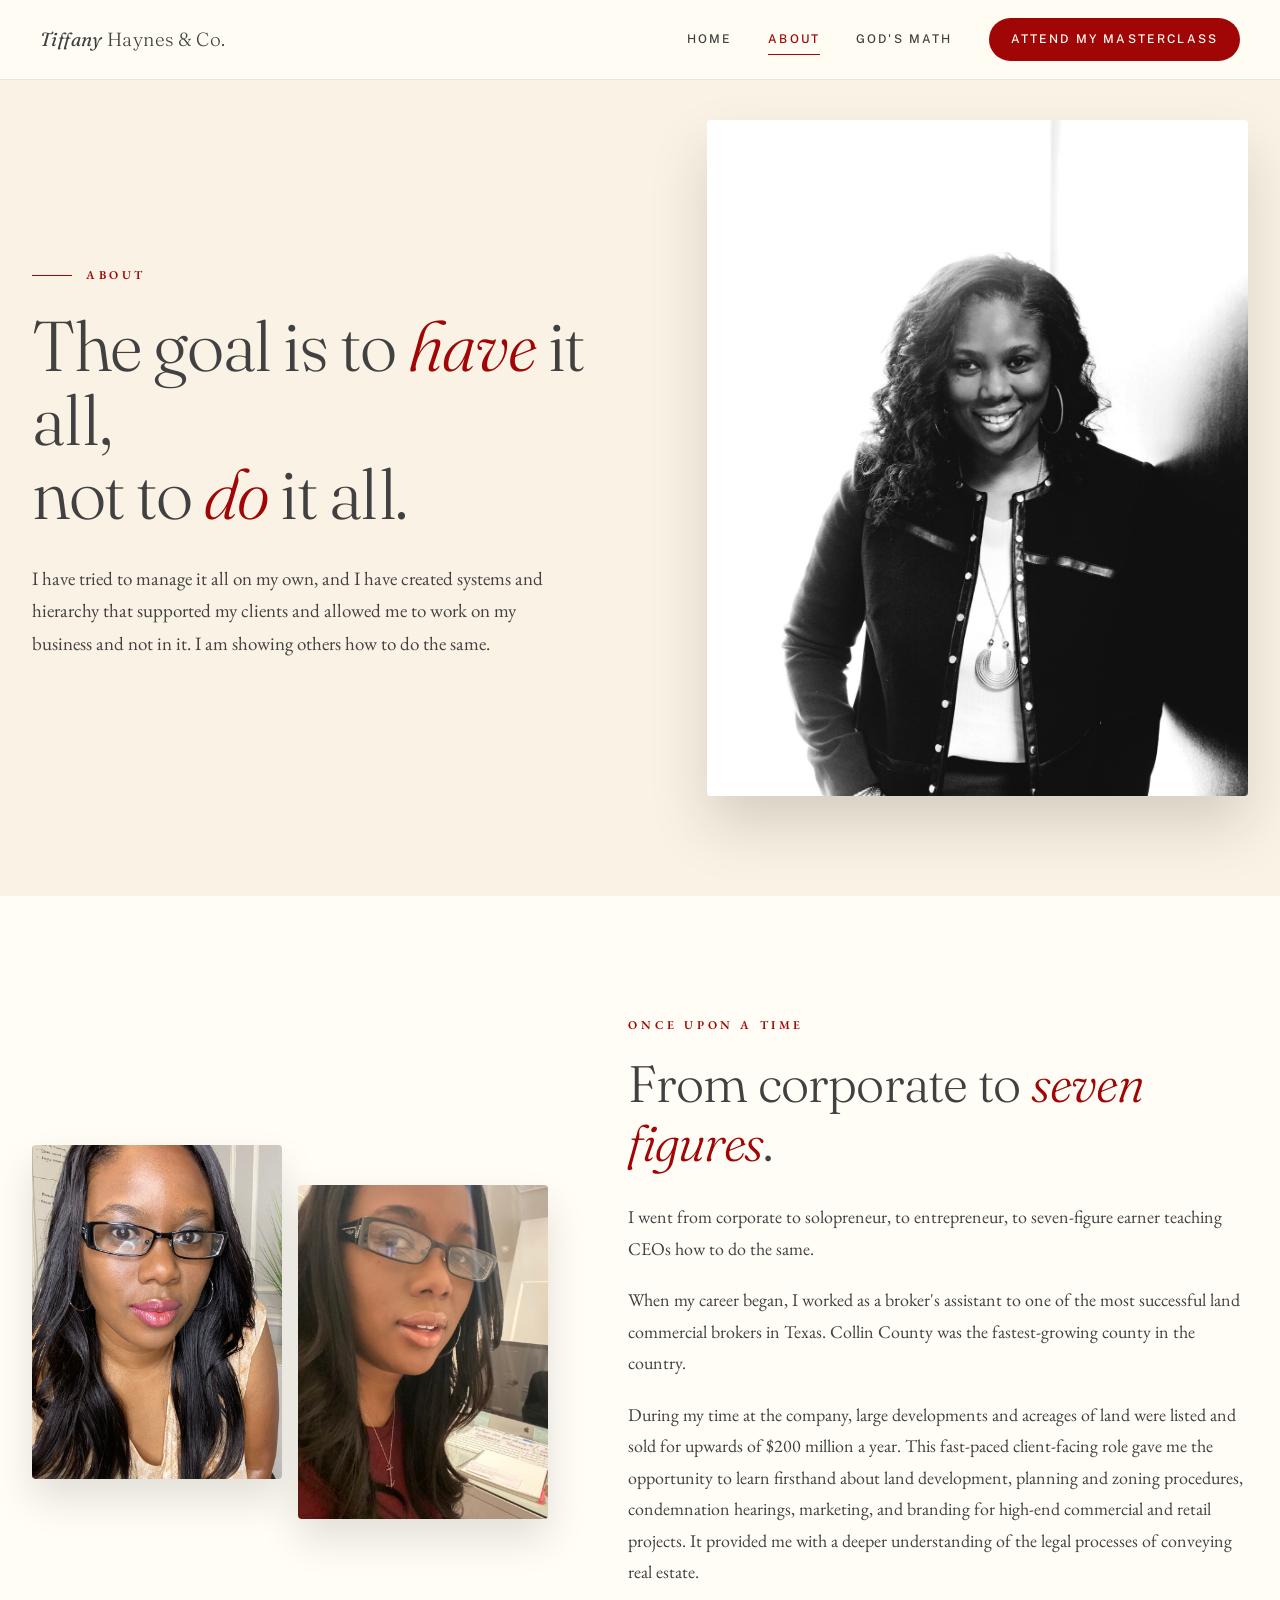
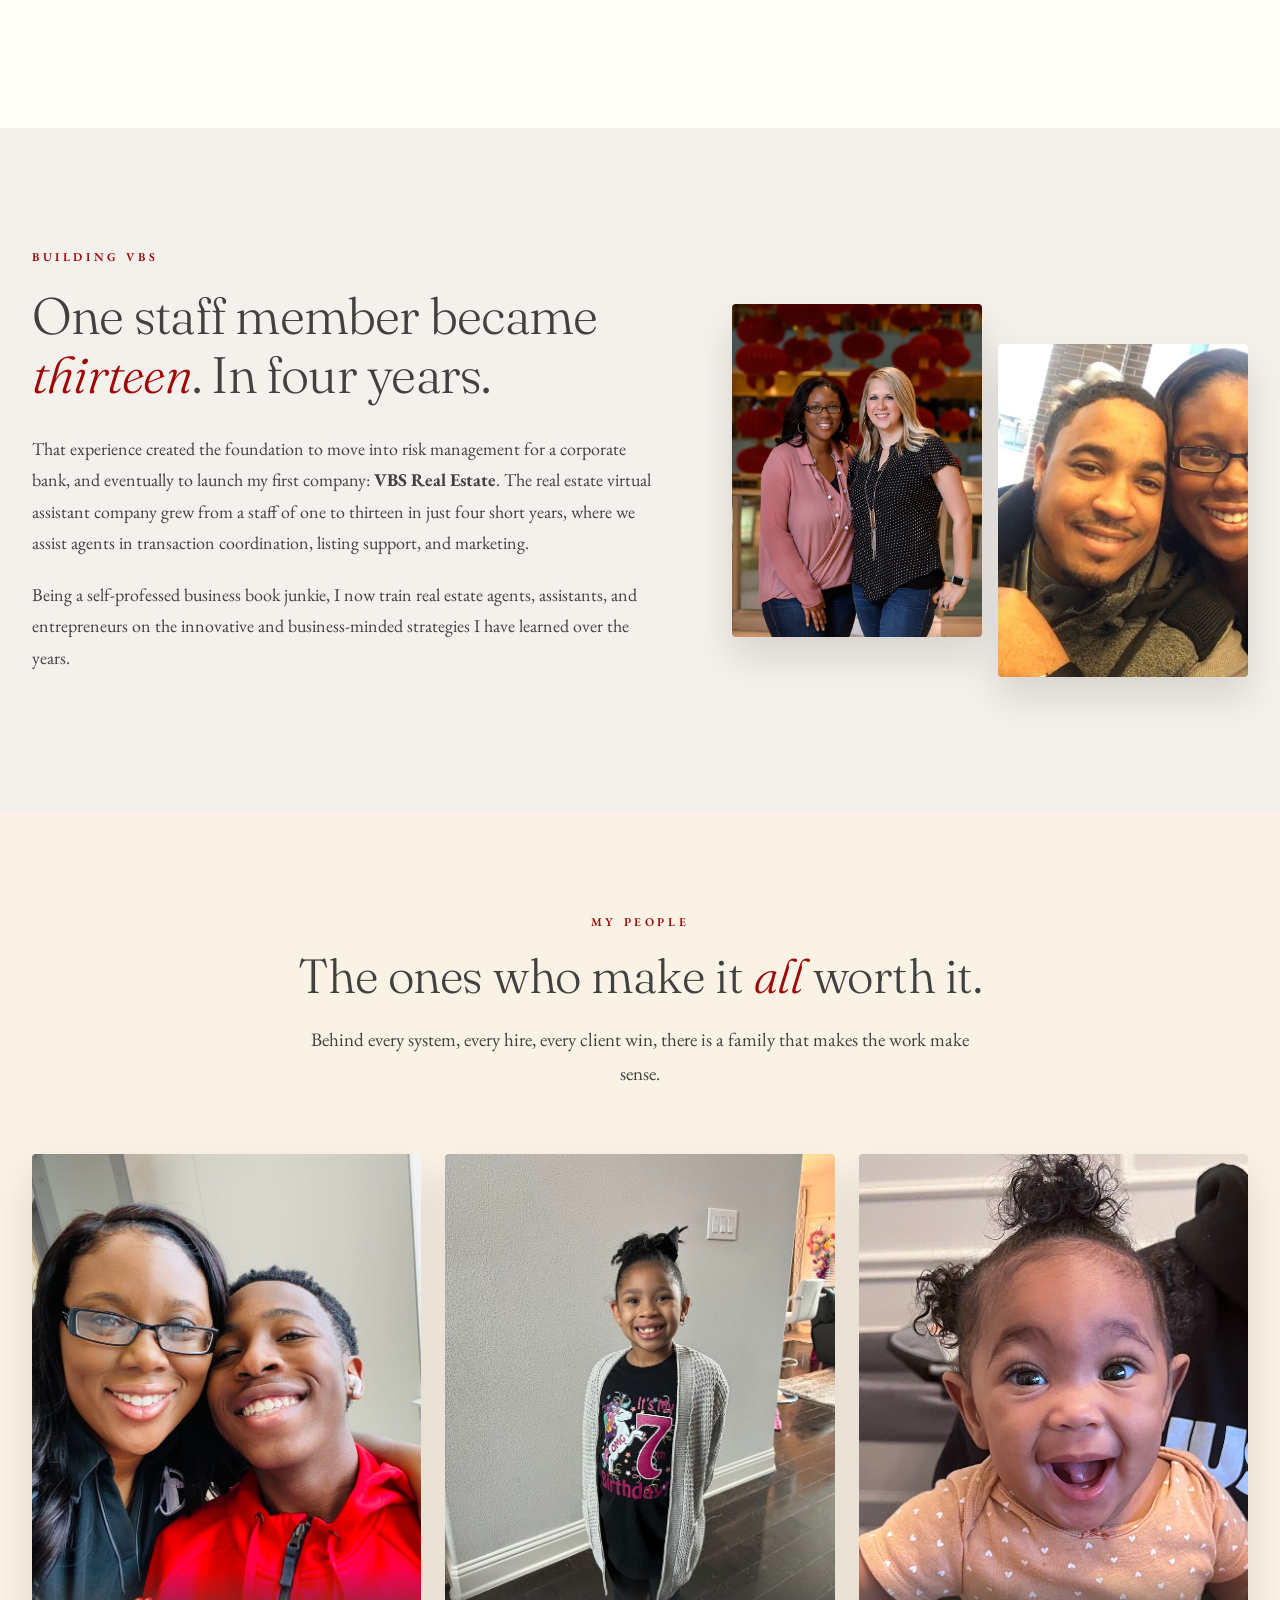
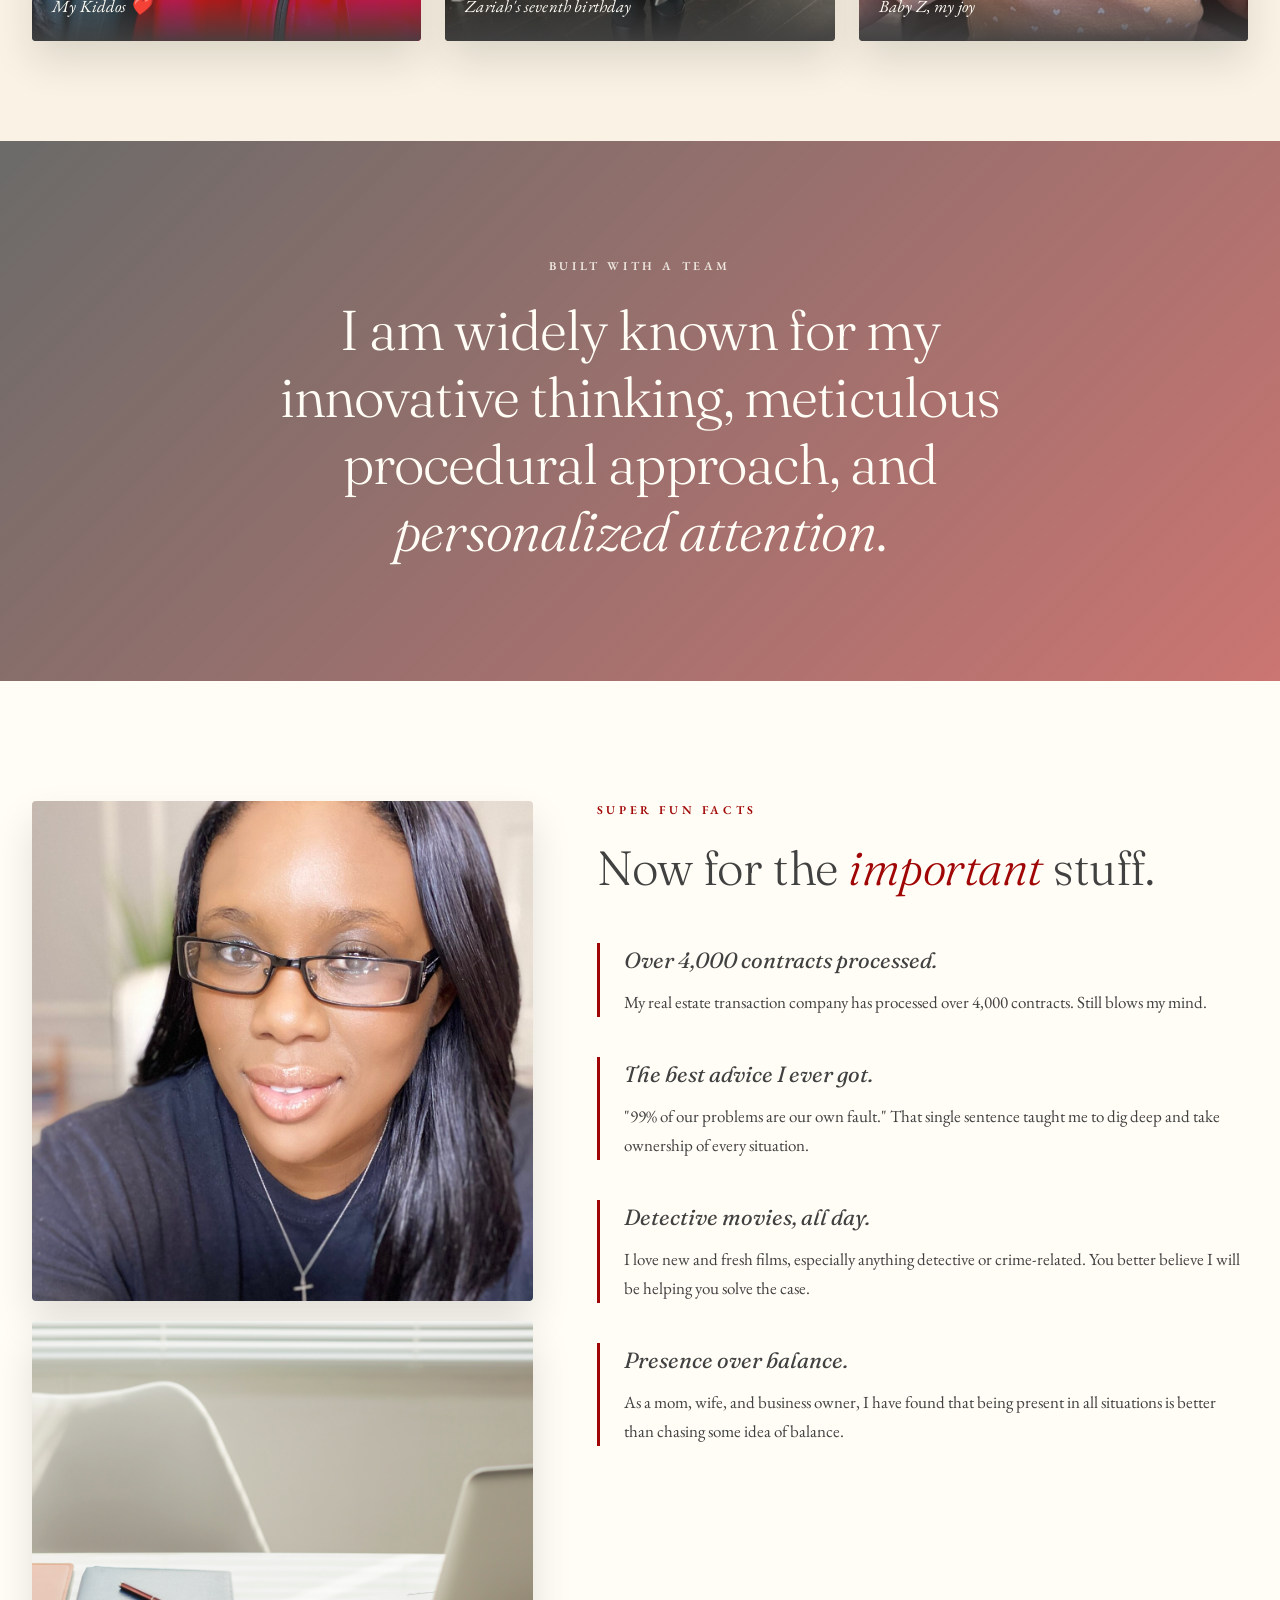
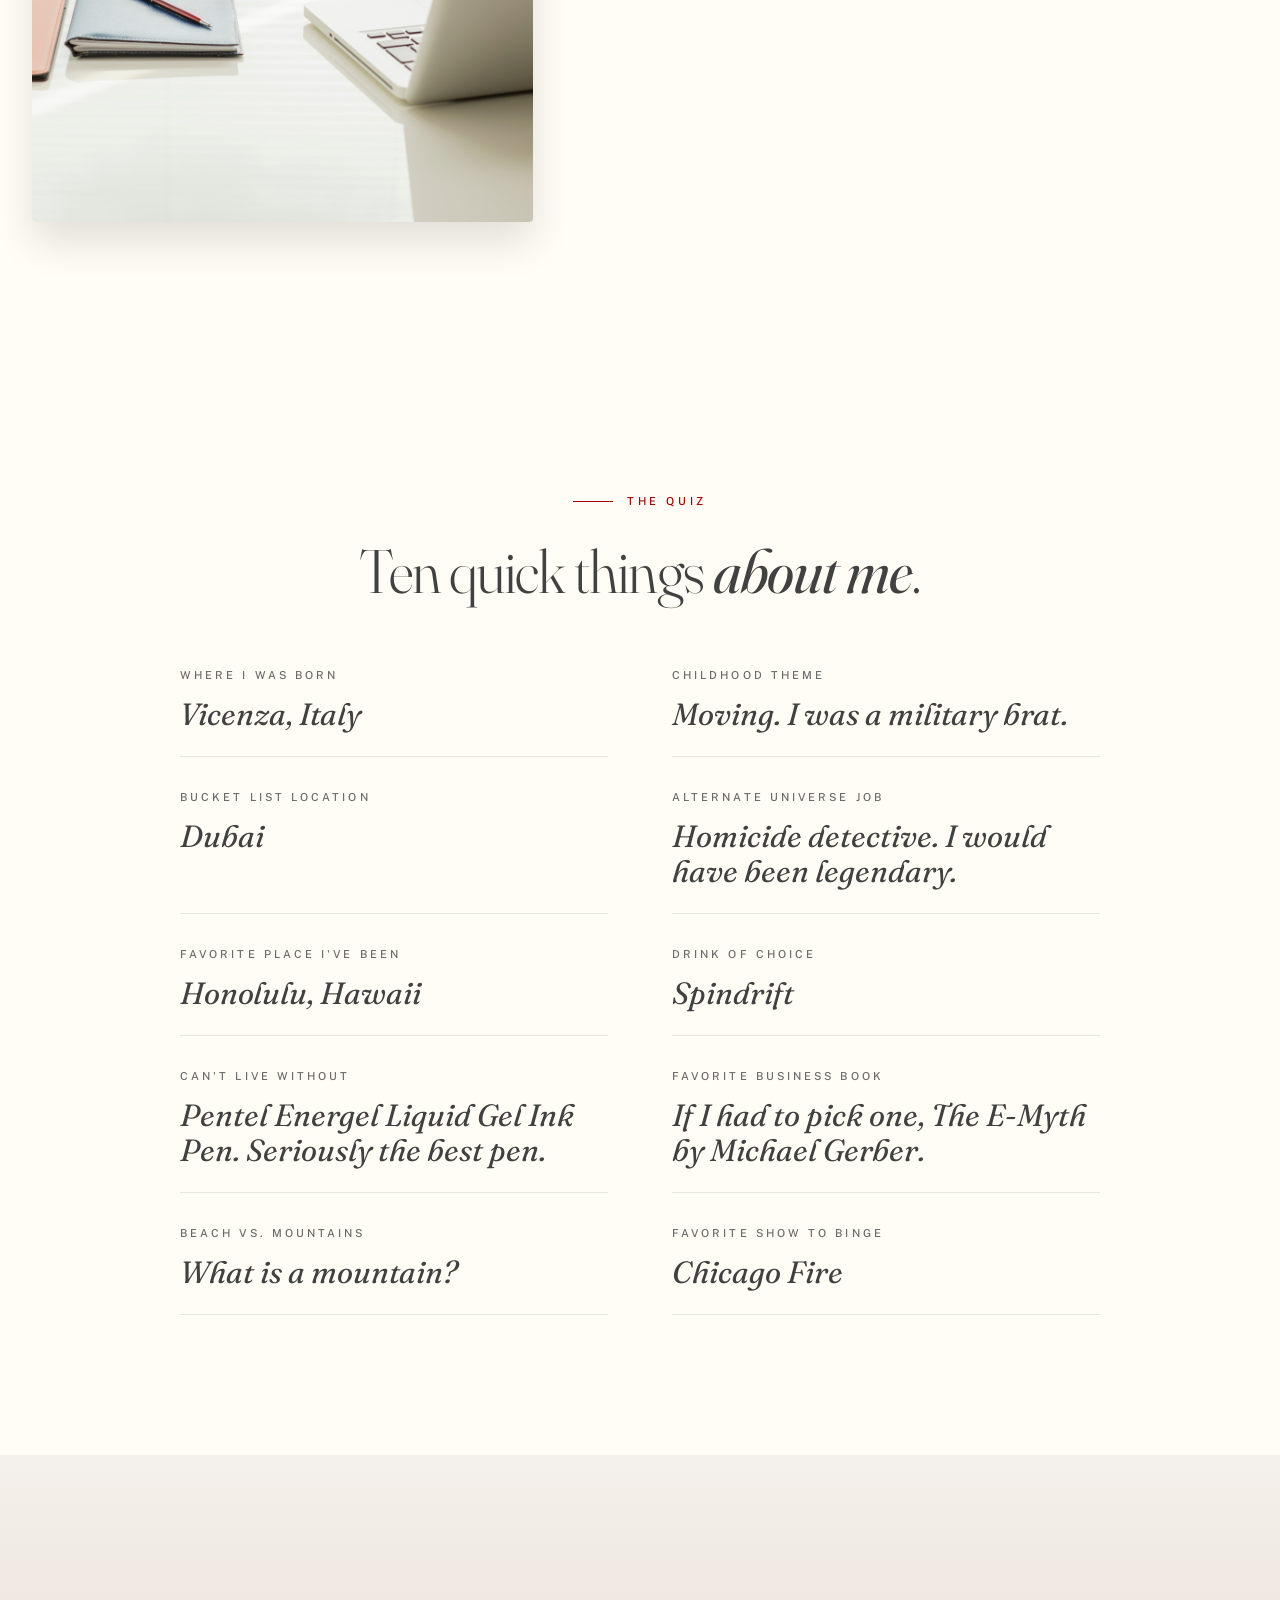
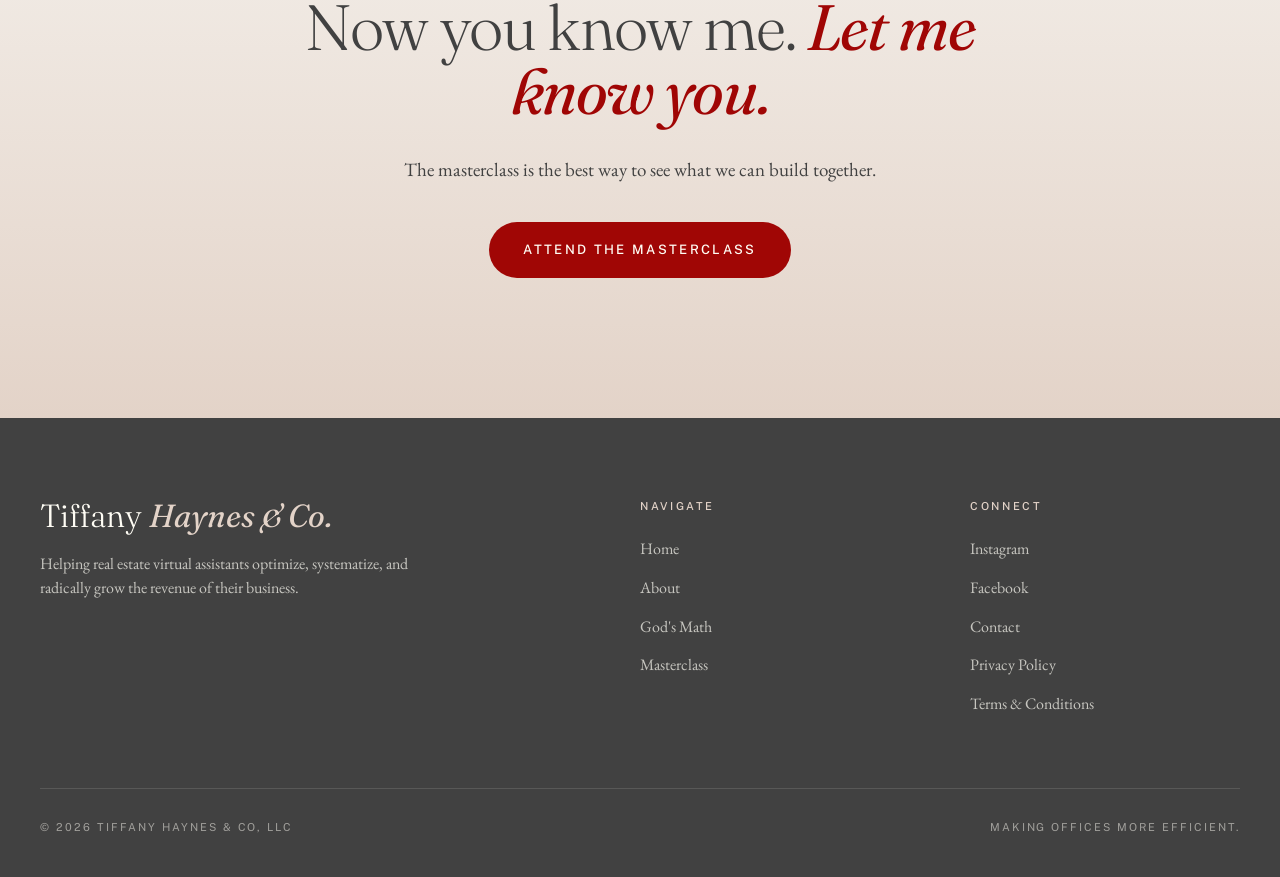
==== commit b65ccaaf: "Add files via upload" ====
--- a/about.html
+++ b/about.html
@@ -2,6 +2,7 @@
 <html lang="en">
 <head>
 <meta charset="UTF-8" />
+<meta name="theme-color" content="#FAF6EF">
 <meta name="viewport" content="width=device-width, initial-scale=1.0" />
 <title>About — Tiffany Haynes & Co.</title>
 <meta name="description" content="From corporate to solopreneur to seven-figure mentor. Tiffany Haynes' story." />
@@ -138,7 +139,7 @@
   background: var(--red);
   padding: 12px 22px;
   border-radius: 999px;
-  transition: all 0.3s ease;
+  transition: transform 0.3s ease, opacity 0.3s ease, background-color 0.3s ease, color 0.3s ease, border-color 0.3s ease, box-shadow 0.3s ease;
 }
 .nav-cta:hover {
   background: var(--red-dark);
@@ -150,6 +151,13 @@
   gap: 5px;
   cursor: pointer;
   padding: 8px;
+  /* Vercel: 44px mobile hit target minimum */
+  min-width: 44px;
+  min-height: 44px;
+  align-items: center;
+  justify-content: center;
+  background: transparent;
+  border: none;
 }
 .nav-toggle span {
   display: block;
@@ -219,7 +227,7 @@
   color: var(--cream);
   padding: 18px 34px;
   border-radius: 999px;
-  transition: all 0.3s ease;
+  transition: transform 0.3s ease, opacity 0.3s ease, background-color 0.3s ease, color 0.3s ease, border-color 0.3s ease, box-shadow 0.3s ease;
   display: inline-flex;
   align-items: center;
   gap: 12px;
@@ -241,7 +249,7 @@
   border: 1px solid var(--charcoal);
   padding: 14px 28px;
   border-radius: 999px;
-  transition: all 0.3s ease;
+  transition: transform 0.3s ease, opacity 0.3s ease, background-color 0.3s ease, color 0.3s ease, border-color 0.3s ease, box-shadow 0.3s ease;
   display: inline-flex;
   align-items: center;
   gap: 10px;
@@ -1302,6 +1310,43 @@
   outline-offset: 4px;
 }
 
+
+/* ============ VERCEL WEB INTERFACE GUIDELINES ============ */
+/* Pulled from vercel.com/design/guidelines */
+
+/* color-scheme: align scrollbar/UI chrome with theme */
+html { color-scheme: light; }
+
+/* Honor prefers-reduced-motion — vestibular accessibility */
+@media (prefers-reduced-motion: reduce) {
+  *, *::before, *::after {
+    animation-duration: 0.01ms !important;
+    animation-iteration-count: 1 !important;
+    transition-duration: 0.01ms !important;
+    scroll-behavior: auto !important;
+  }
+}
+
+/* scroll-margin-top — anchor links don't hide under sticky nav (~80px) */
+section[id], h1[id], h2[id], h3[id], #main-content, #register, #understand {
+  scroll-margin-top: 100px;
+}
+
+/* touch-action: manipulation — prevents 300ms tap delay & double-tap zoom on controls */
+a, button, .btn-primary, .btn-ghost, .nav-cta, .nav-toggle,
+.gm-hero-cta-primary, .gm-hero-cta-secondary,
+.mc-house-cta-button, input[type="submit"] {
+  touch-action: manipulation;
+  -webkit-tap-highlight-color: rgba(26, 26, 46, 0.15);
+}
+
+/* tabular-nums — clean comparison alignment for stat numbers */
+.stat-number, .stat, .count, .metric, time, .date,
+[class*="stat-"], [class*="-num"], [class*="count-"] {
+  font-variant-numeric: tabular-nums;
+  font-feature-settings: "tnum" 1;
+}
+
 </style>
 
 <!-- Meta Pixel Code -->
@@ -1325,14 +1370,14 @@
 <meta property="og:description" content="Wife, mom of three, faith-driven entrepreneur. Tiffany Haynes built a real estate virtual assistant business in a niche industry most people miss. Here is her story.">
 <meta property="og:url" content="https://tiffanyhaynesco.com/about">
 <meta property="og:site_name" content="Tiffany Haynes & Co.">
-<meta property="og:image" content="https://tiffanyhaynesco.com/images/11.jpg">
+<meta property="og:image" content="https://tiffanyhaynesco.com/images/08.jpg">
 <meta property="og:image:alt" content="Tiffany Haynes">
 
 <!-- Twitter Card -->
 <meta name="twitter:card" content="summary_large_image">
 <meta name="twitter:title" content="About Tiffany Haynes — The Goal Is To Have It All">
 <meta name="twitter:description" content="Wife, mom of three, faith-driven entrepreneur. Tiffany Haynes built a real estate virtual assistant business in a niche industry most people miss. Here is her story.">
-<meta name="twitter:image" content="https://tiffanyhaynesco.com/images/11.jpg">
+<meta name="twitter:image" content="https://tiffanyhaynesco.com/images/08.jpg">
 
 <!-- Canonical URL -->
 <link rel="canonical" href="https://tiffanyhaynesco.com/about">
@@ -1349,7 +1394,7 @@
     "jobTitle": "Real Estate Virtual Assistant Mentor",
     "description": "Wife, mom of three, faith-driven entrepreneur who built a real estate virtual assistant business in a niche industry.",
     "url": "https://tiffanyhaynesco.com/about",
-    "image": "https://tiffanyhaynesco.com/images/11.jpg"
+    "image": "https://tiffanyhaynesco.com/images/08.jpg"
   }
 }
 </script>
@@ -1361,7 +1406,7 @@
 
 <!-- ============ NAV ============ -->
 <nav class="nav">
-  <a href="/" class="nav-mark">Tiffany <span>Haynes &amp; Co.</span></a>
+  <a href="./" class="nav-mark">Tiffany <span>Haynes &amp; Co.</span></a>
   <button class="nav-toggle" type="button" aria-label="Toggle navigation menu" aria-expanded="false" aria-controls="nav-links-menu" onclick="
     var links = document.querySelector('.nav-links');
     var expanded = this.getAttribute('aria-expanded') === 'true';
@@ -1371,10 +1416,10 @@
     <span aria-hidden="true"></span><span aria-hidden="true"></span><span aria-hidden="true"></span>
   </button>
   <div class="nav-links" id="nav-links-menu">
-    <a href="/" class="nav-link">Home</a>
-    <a href="/about" class="nav-link active">About</a>
-    <a href="/gods-math" class="nav-link">God's Math</a>
-    <a href="/masterclass" class="nav-cta">Attend My Masterclass</a>
+    <a href="./" class="nav-link">Home</a>
+    <a href="about" class="nav-link active">About</a>
+    <a href="gods-math" class="nav-link">God's Math</a>
+    <a href="masterclass" class="nav-cta">Attend My Masterclass</a>
   </div>
 </nav>
 
@@ -1387,7 +1432,7 @@
       <p>I have tried to manage it all on my own, and I have created systems and hierarchy that supported my clients and allowed me to work on my business and not in it. I am showing others how to do the same.</p>
     </div>
     <div class="about-hero-photo reveal-on-scroll">
-      <img src="images/11.jpg" alt="Tiffany Haynes" loading="eager">
+      <img src="images/08.jpg" alt="Tiffany Haynes" loading="eager">
     </div>
   </div>
 </section>
@@ -1408,7 +1453,7 @@
       <h2>From corporate to <em>seven figures</em>.</h2>
       <p>I went from corporate to solopreneur, to entrepreneur, to seven-figure earner teaching CEOs how to do the same.</p>
       <p>When my career began, I worked as a broker's assistant to one of the most successful land commercial brokers in Texas. Collin County was the fastest-growing county in the country.</p>
-      <p>During my time at the company, large developments and acreages of land were listed and sold for upwards of $200 million a year. This fast-paced client-facing role gave me the opportunity to learn firsthand about land development, planning and zoning procedures, condemnation hearings, marketing, and branding for high-end commercial and retail projects. It provided me with a deeper understanding of the legal processes of conveying real estate.</p>
+      <p>During my time at the company, large developments and acreages of land were listed and sold for upwards of $200&nbsp;million a year. This fast-paced client-facing role gave me the opportunity to learn firsthand about land development, planning and zoning procedures, condemnation hearings, marketing, and branding for high-end commercial and retail projects. It provided me with a deeper understanding of the legal processes of conveying real estate.</p>
     </div>
   </div>
 </section>
@@ -1482,8 +1527,8 @@
       </div>
       <div style="display:flex;flex-direction:column;gap:40px;">
         <div class="reveal-on-scroll" style="border-left:3px solid var(--red);padding-left:24px;">
-          <h3 style="font-family:var(--font-display);font-size:22px;font-weight:400;color:var(--charcoal);margin-bottom:10px;font-style:italic;">Over 4,000 contracts processed.</h3>
-          <p style="font-family:var(--font-body);font-size:17px;line-height:1.7;color:var(--charcoal);">My real estate transaction company has processed over 4,000 contracts. Still blows my mind.</p>
+          <h3 style="font-family:var(--font-display);font-size:22px;font-weight:400;color:var(--charcoal);margin-bottom:10px;font-style:italic;">Over 4,000&nbsp;contracts processed.</h3>
+          <p style="font-family:var(--font-body);font-size:17px;line-height:1.7;color:var(--charcoal);">My real estate transaction company has processed over 4,000&nbsp;contracts. Still blows my mind.</p>
         </div>
         <div class="reveal-on-scroll" style="border-left:3px solid var(--red);padding-left:24px;">
           <h3 style="font-family:var(--font-display);font-size:22px;font-weight:400;color:var(--charcoal);margin-bottom:10px;font-style:italic;">The best advice I ever got.</h3>
@@ -1530,7 +1575,7 @@
     <div class="reveal-on-scroll" style="text-align:center;">
       <h2>Now you know me. <em>Let me know you.</em></h2>
       <p style="max-width:540px;margin:24px auto 36px;font-family:var(--font-body);font-size:19px;line-height:1.6;color:var(--charcoal);">The masterclass is the best way to see what we can build together.</p>
-      <a href="masterclass.html" class="btn-primary">Attend the Masterclass</a>
+      <a href="masterclass" class="btn-primary">Attend the Masterclass</a>
     </div>
   </div>
 </section>
@@ -1547,10 +1592,10 @@
     <div class="footer-col">
       <h4>Navigate</h4>
       <ul>
-        <li><a href="/">Home</a></li>
-        <li><a href="/about">About</a></li>
-        <li><a href="/gods-math">God's Math</a></li>
-        <li><a href="/masterclass">Masterclass</a></li>
+        <li><a href="./">Home</a></li>
+        <li><a href="about">About</a></li>
+        <li><a href="gods-math">God's Math</a></li>
+        <li><a href="masterclass">Masterclass</a></li>
       </ul>
     </div>
     <div class="footer-col">
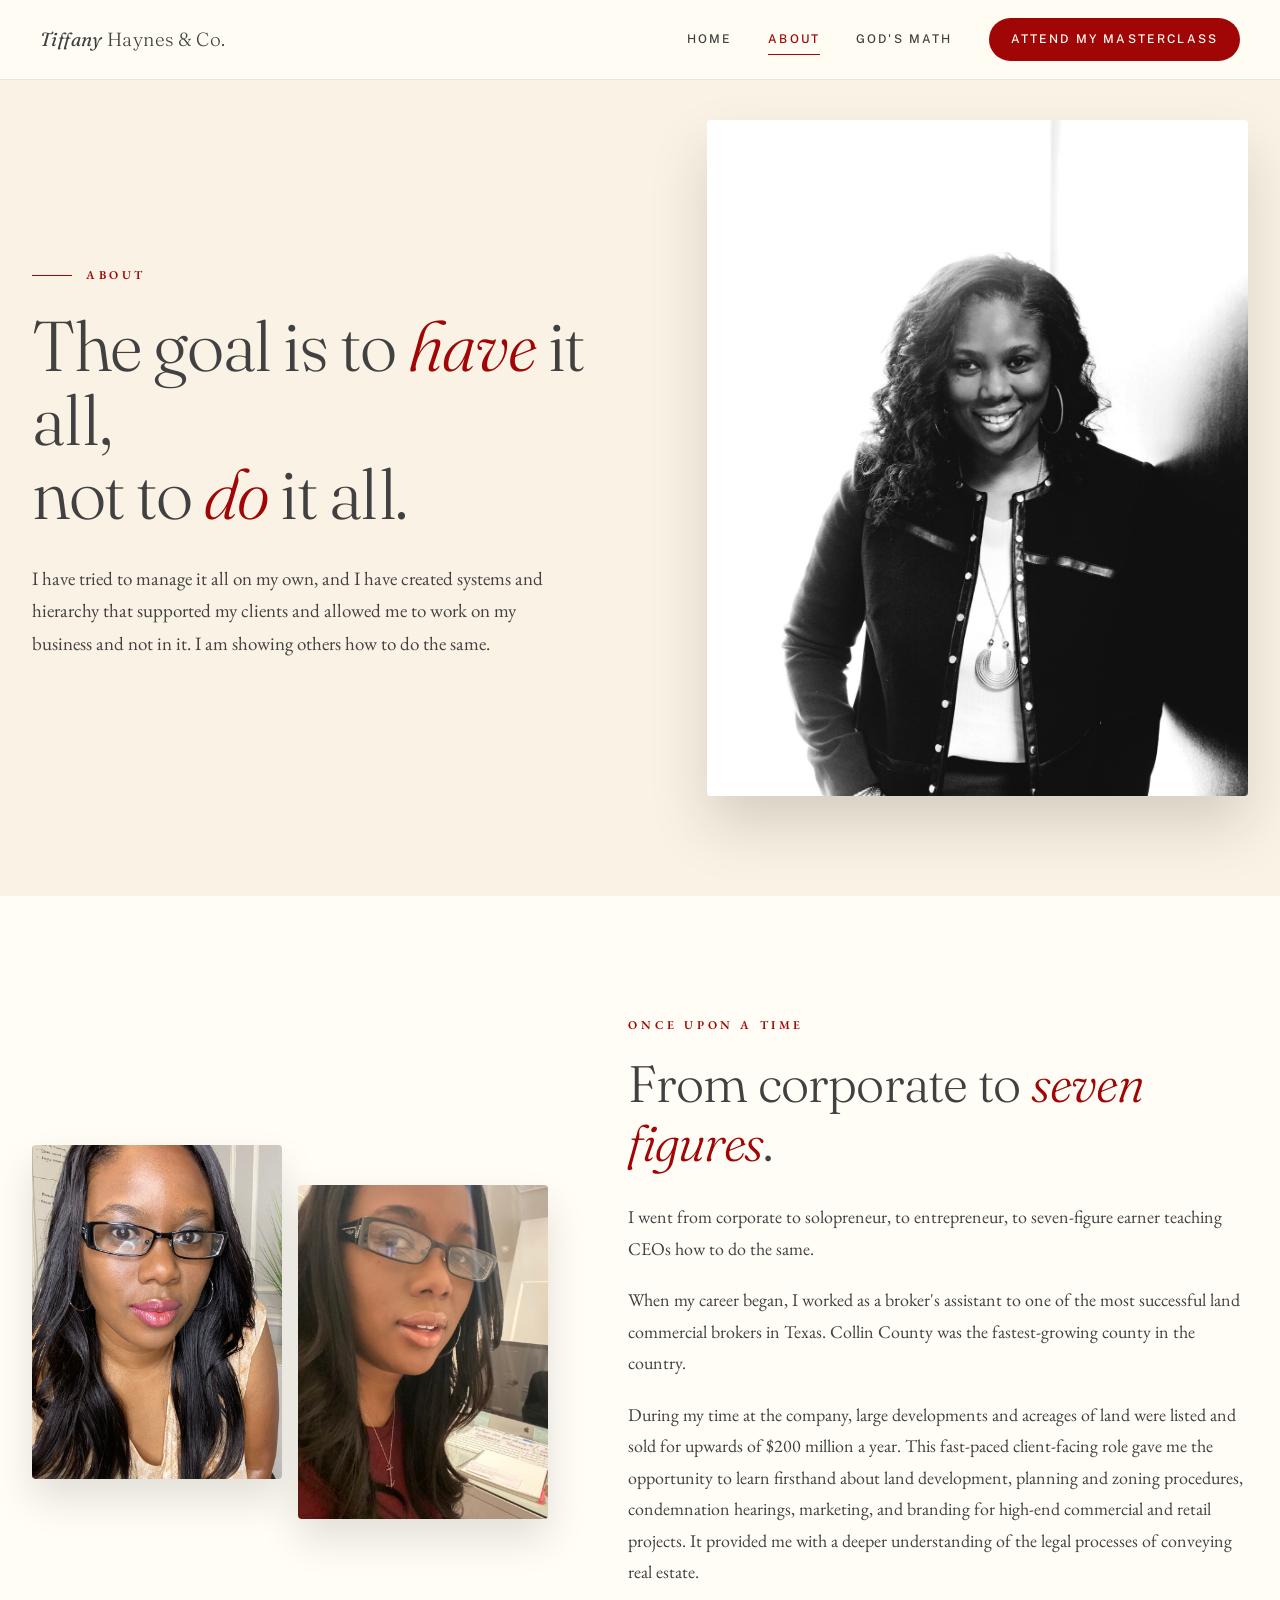
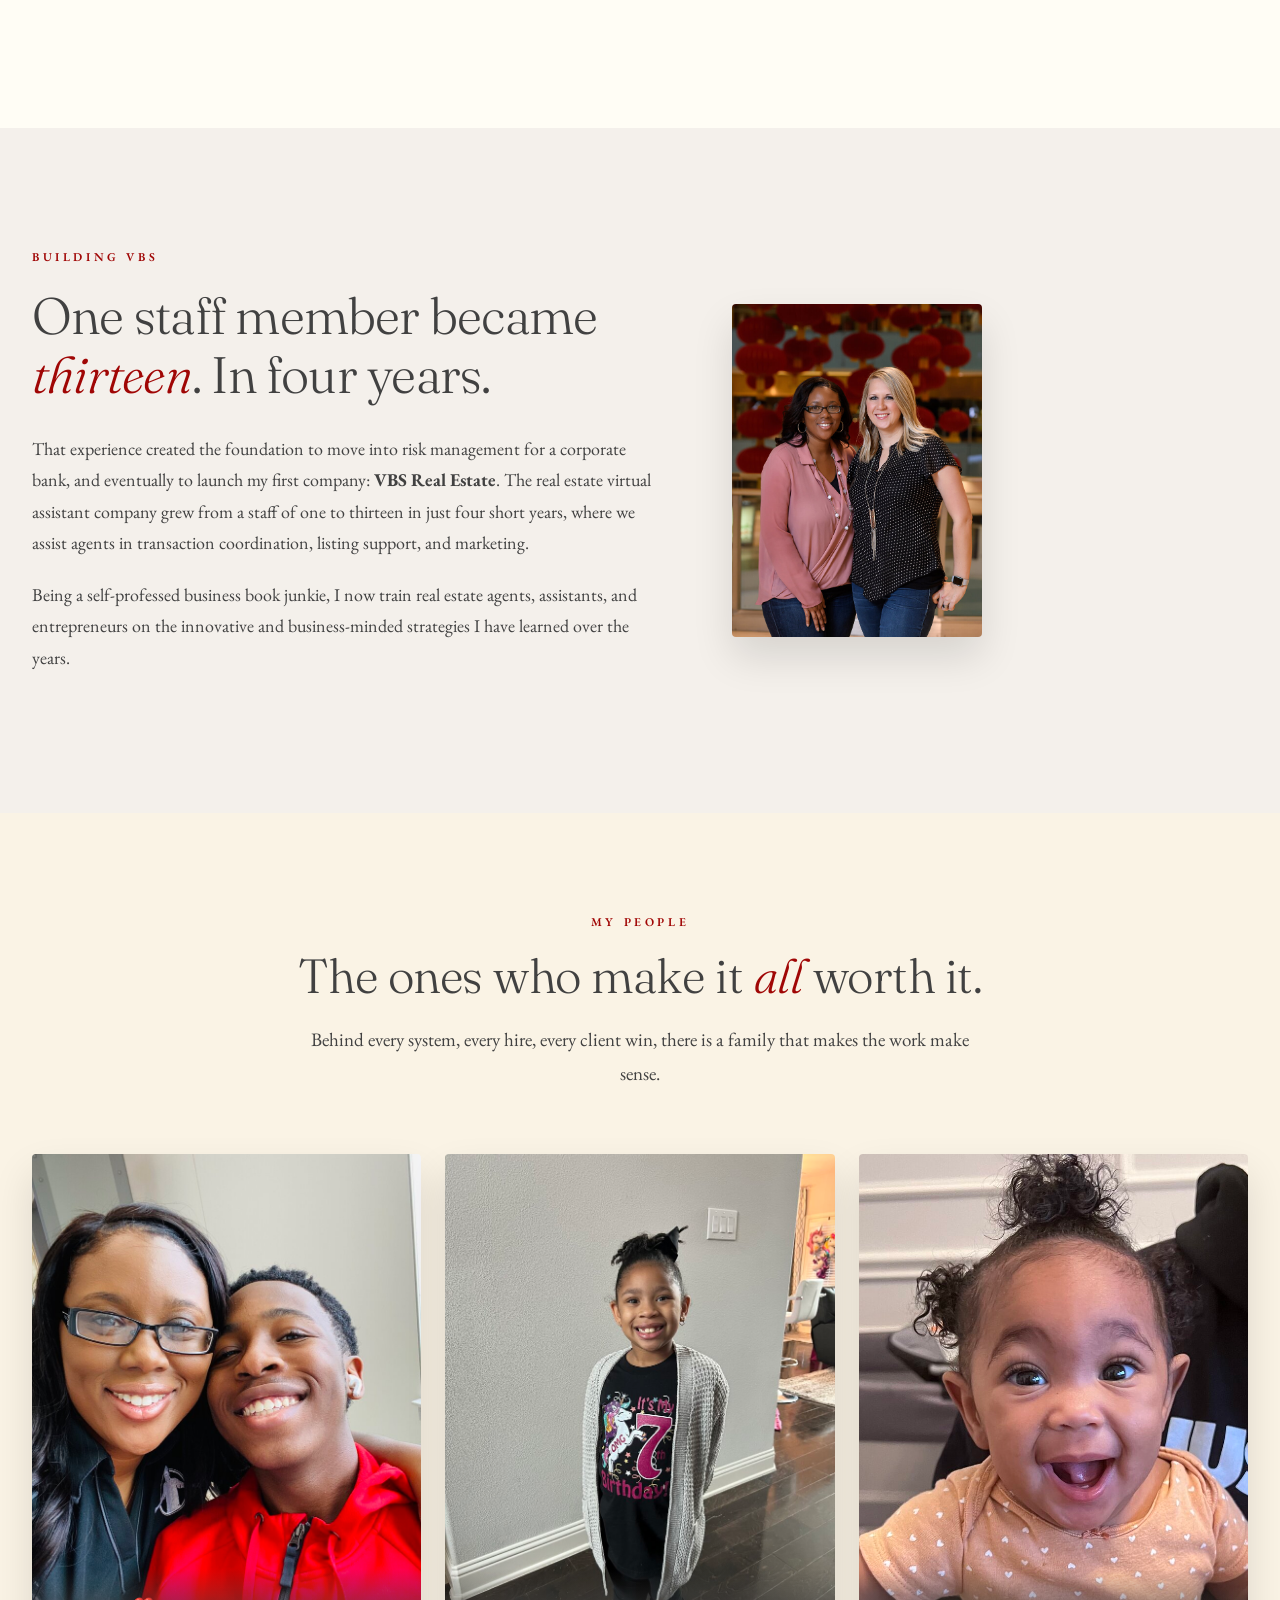
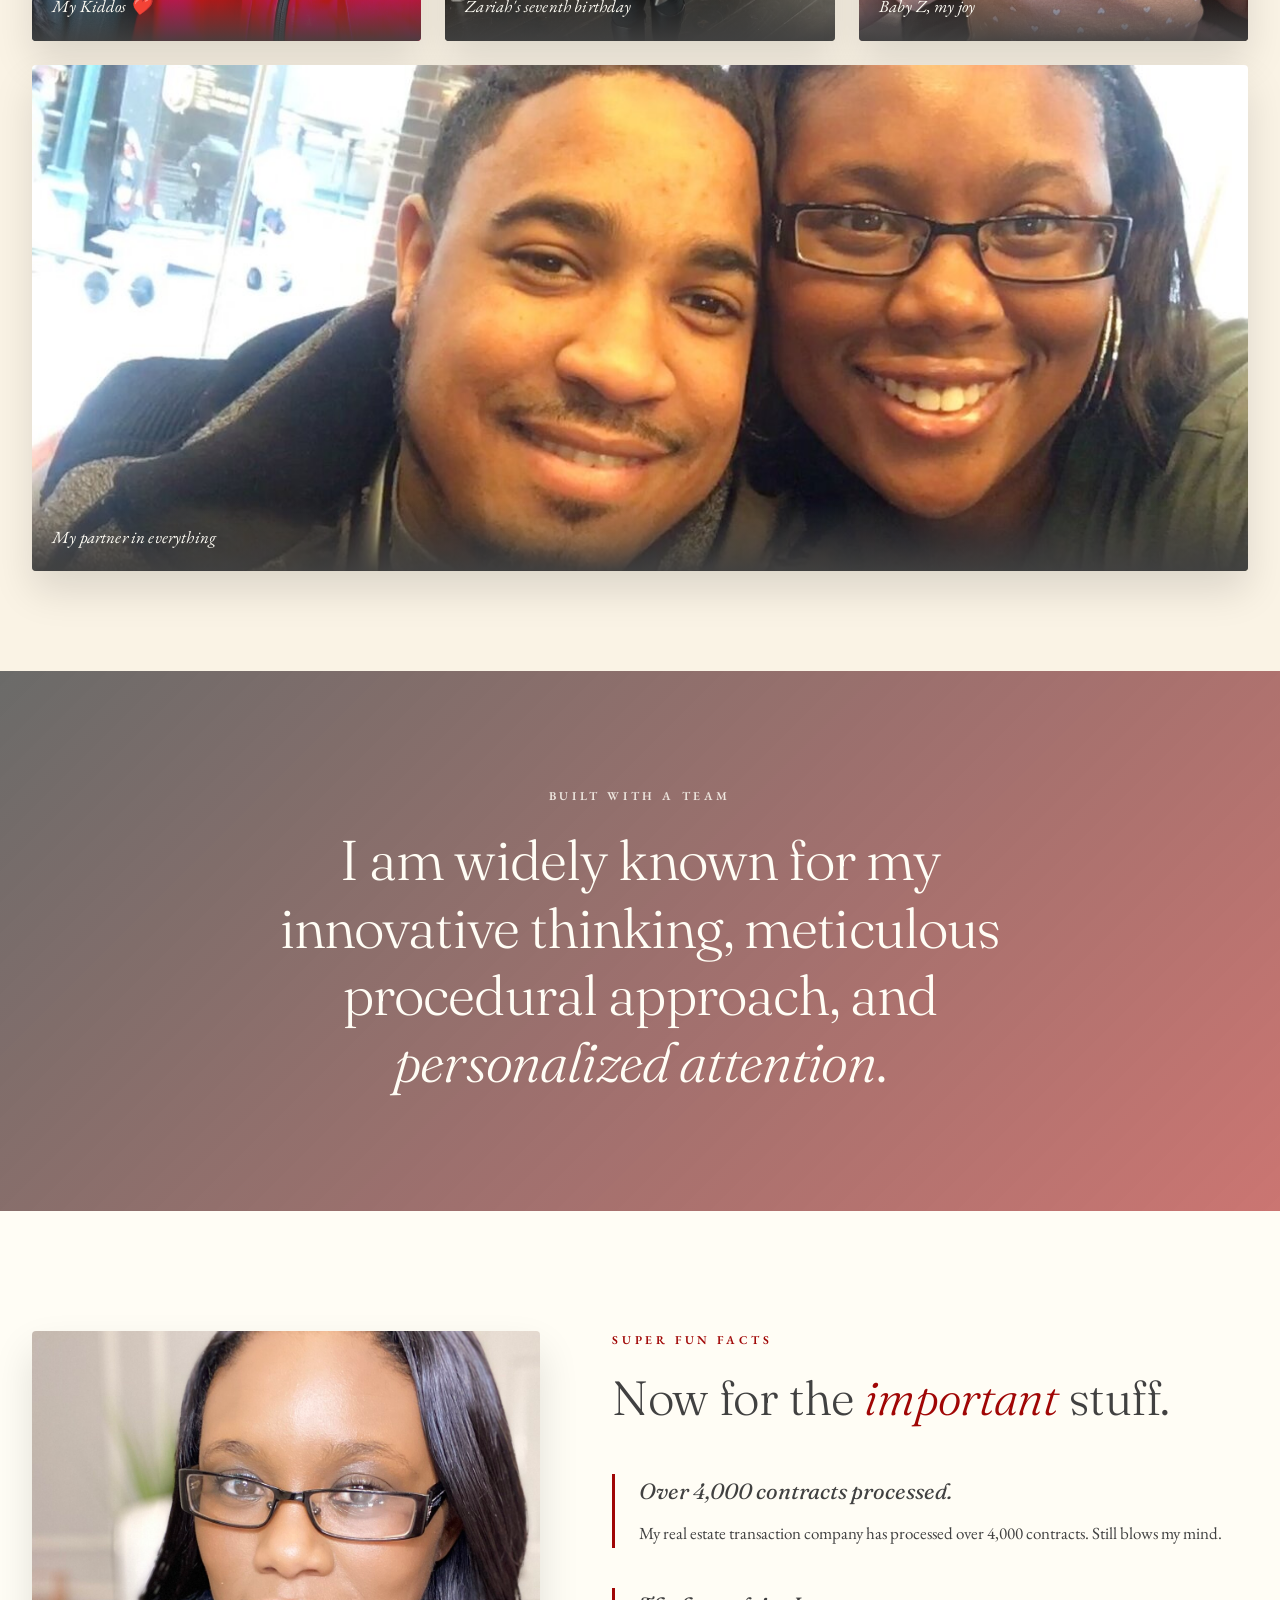
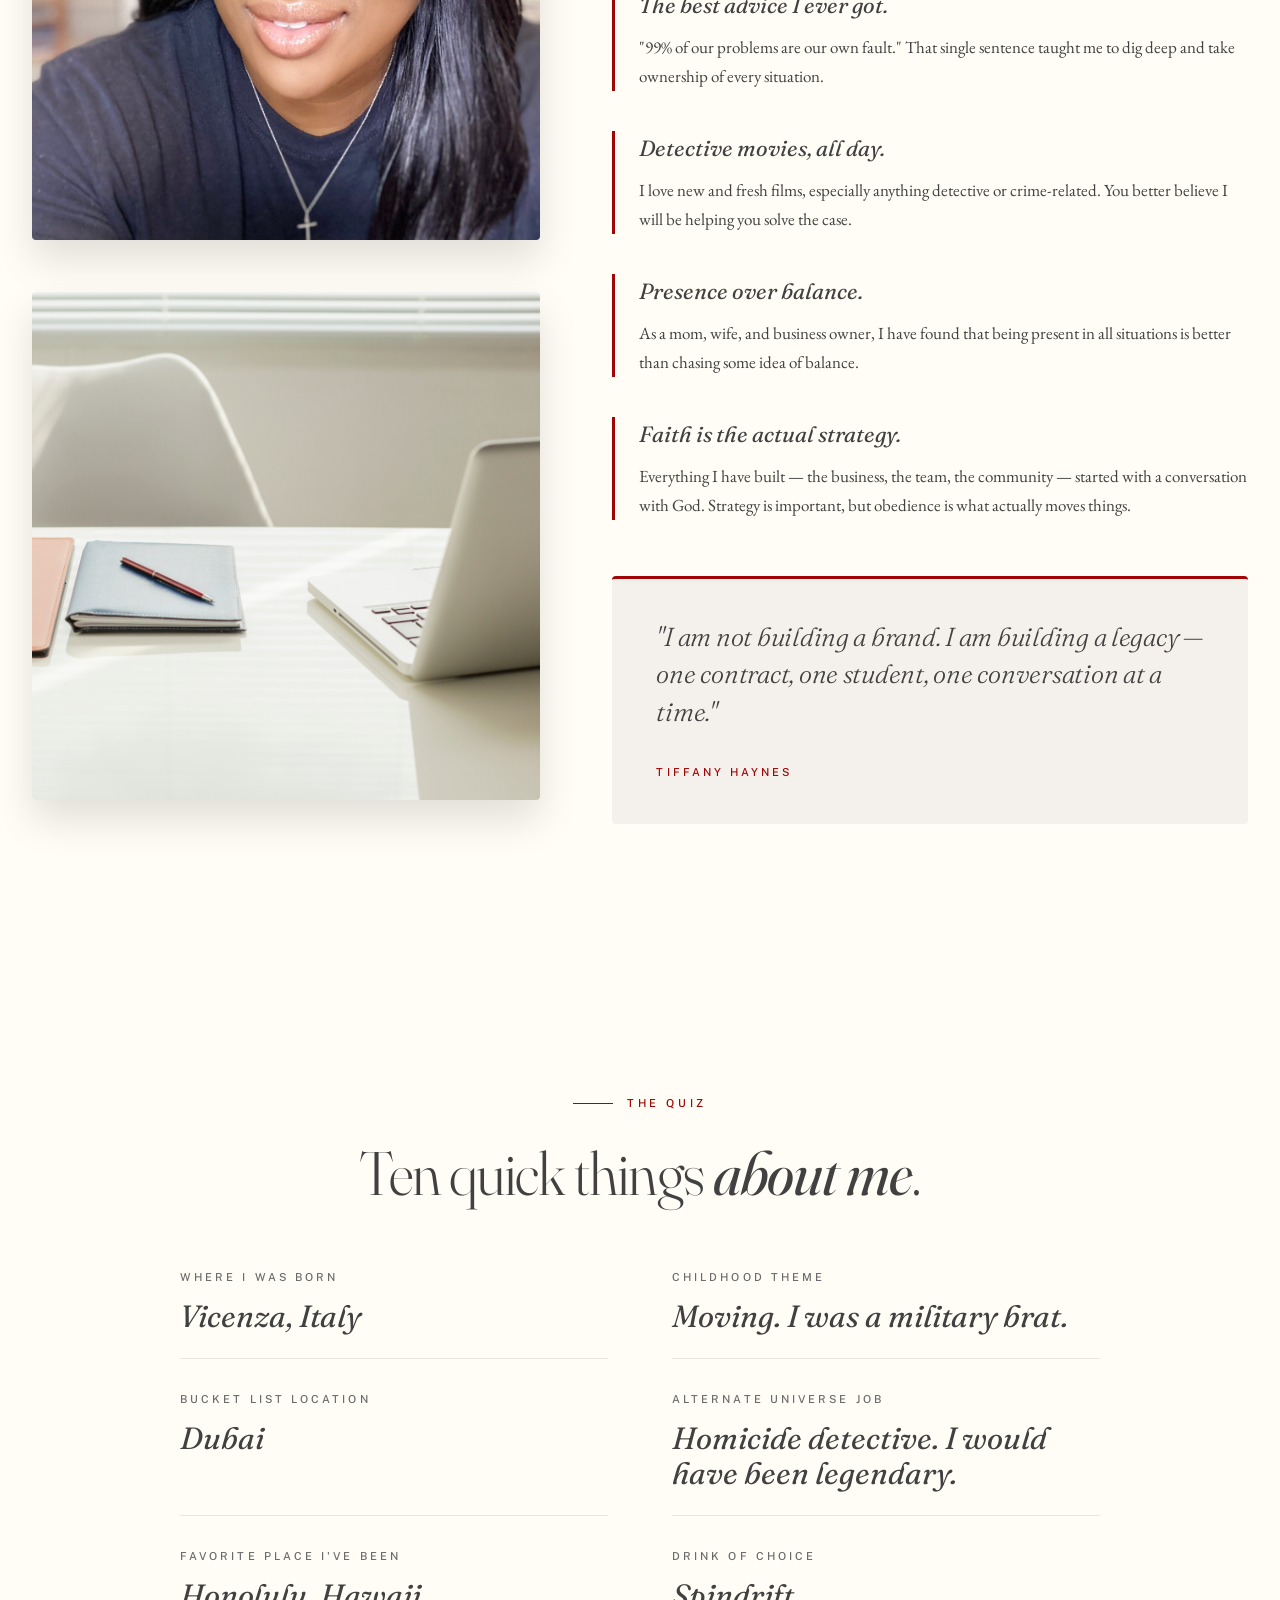
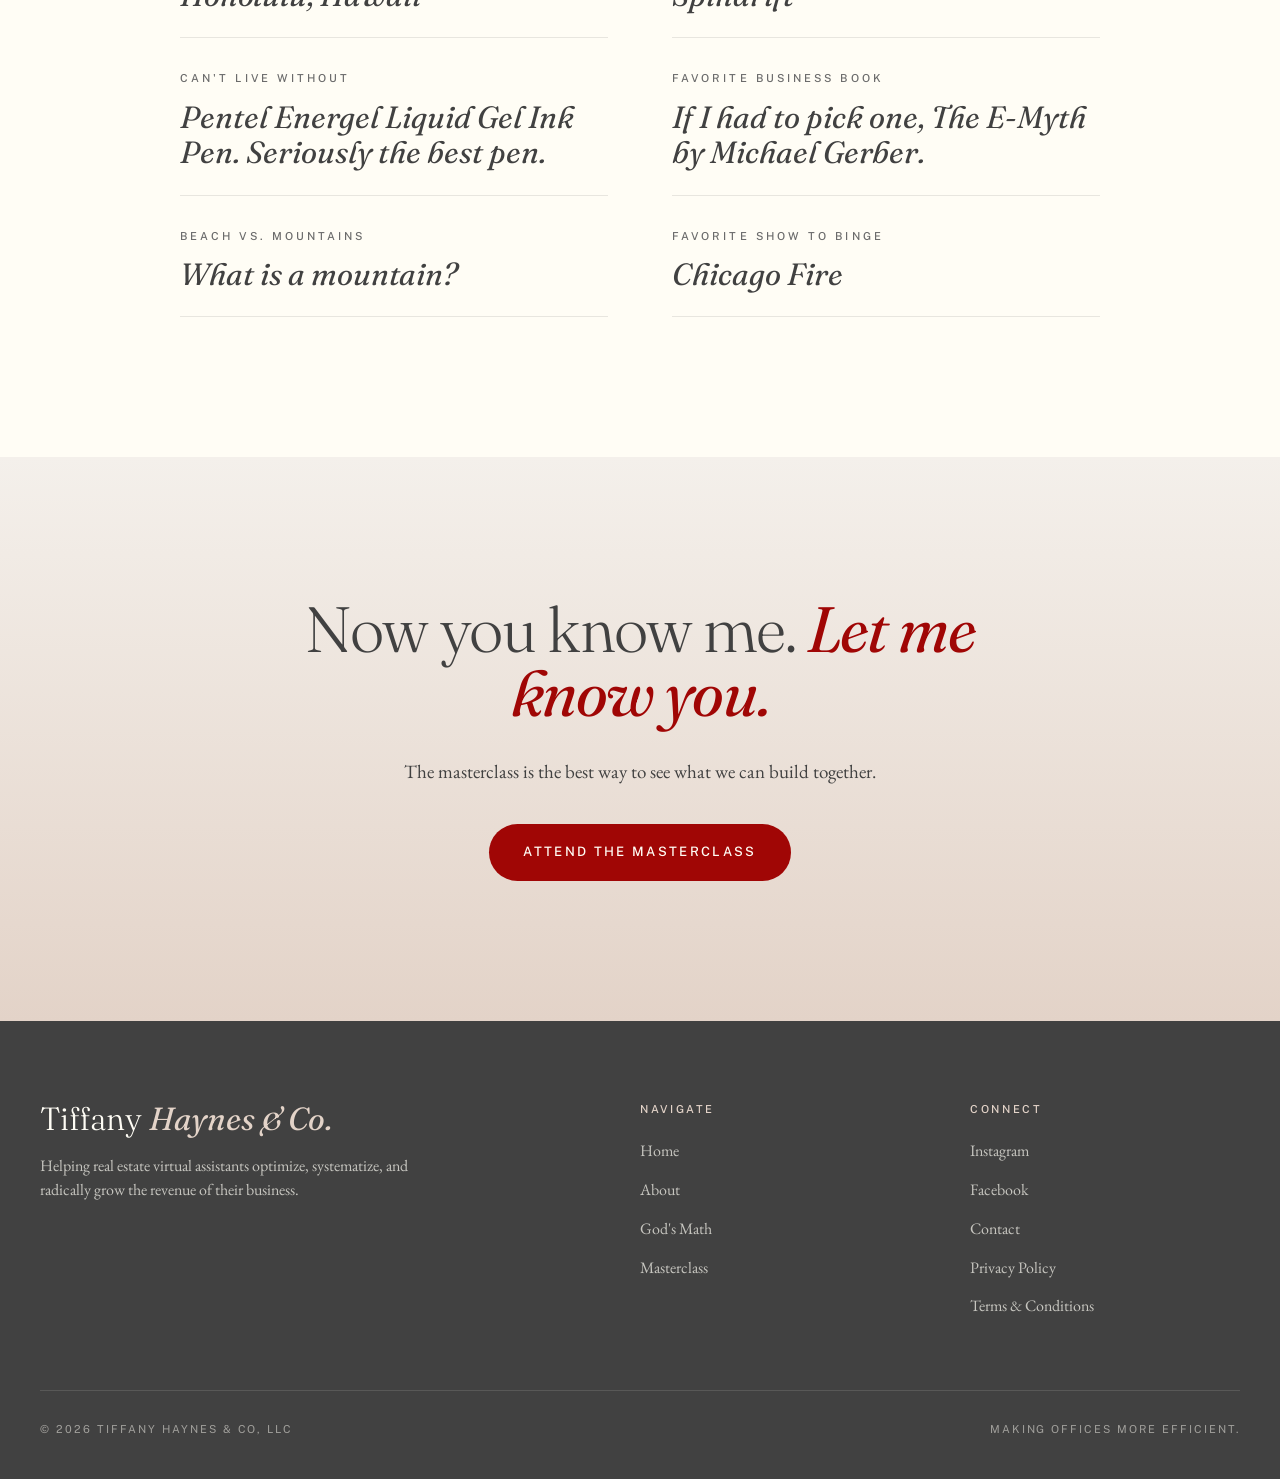
==== commit f7309165: "Add files via upload" ====
--- a/about.html
+++ b/about.html
@@ -906,7 +906,8 @@
   font-size: 17px;
   letter-spacing: 0.01em;
 }
-.family-tile.wide { grid-column: span 2; aspect-ratio: 8/5; }
+.family-tile.wide { grid-column: span 3; aspect-ratio: 12/5; }
+.family-tile.wide img { object-position: center 35%; }
 @media (max-width: 900px) {
   .family-grid { grid-template-columns: 1fr 1fr; }
   .family-tile.wide { grid-column: span 2; aspect-ratio: 8/5; }
@@ -973,14 +974,14 @@
   margin: 0 auto;
   padding: 0 32px;
   display: grid;
-  grid-template-columns: 1fr 1.3fr;
-  gap: 64px;
+  grid-template-columns: 1fr 1.25fr;
+  gap: 72px;
   align-items: start;
 }
 .facts-photo-stack {
   display: grid;
   grid-template-rows: auto auto;
-  gap: 20px;
+  gap: 24px;
   position: sticky;
   top: 100px;
 }
@@ -989,6 +990,20 @@
   overflow: hidden;
   border-radius: 4px;
   box-shadow: 0 20px 40px rgba(0,0,0,0.12);
+}
+.facts-photo img {
+  width: 100%;
+  height: 100%;
+  object-fit: cover;
+}
+/* Editorial offset — second photo nudged down slightly for asymmetric rhythm */
+.facts-photo-stack > .facts-photo:nth-child(2) {
+  transform: translateY(28px);
+}
+@media (max-width: 900px) {
+  .facts-photo-stack > .facts-photo:nth-child(2) {
+    transform: none;
+  }
 }
 .facts-photo img { width: 100%; height: 100%; object-fit: cover; }
 @media (max-width: 900px) {
@@ -1471,9 +1486,6 @@
       <div class="story-photo tall">
         <img src="images/vbs-112_copy.jpg" alt="Tiffany and Tristan Skiles, COO" loading="lazy">
       </div>
-      <div class="story-photo tall offset">
-        <img src="images/img_5732.jpg" alt="Tiffany and her husband" loading="lazy">
-      </div>
     </div>
   </div>
 </section>
@@ -1497,6 +1509,10 @@
     <div class="family-tile reveal-on-scroll">
       <img src="images/zariah.jpg" alt="Baby Zariah" loading="lazy">
       <div class="family-caption">Baby Z, my joy</div>
+    </div>
+    <div class="family-tile wide reveal-on-scroll">
+      <img src="images/img_5732.jpg" alt="Tiffany and her husband" loading="lazy">
+      <div class="family-caption">My partner in everything</div>
     </div>
   </div>
 </section>
@@ -1542,6 +1558,16 @@
           <h3 style="font-family:var(--font-display);font-size:22px;font-weight:400;color:var(--charcoal);margin-bottom:10px;font-style:italic;">Presence over balance.</h3>
           <p style="font-family:var(--font-body);font-size:17px;line-height:1.7;color:var(--charcoal);">As a mom, wife, and business owner, I have found that being present in all situations is better than chasing some idea of balance.</p>
         </div>
+        <div class="reveal-on-scroll" style="border-left:3px solid var(--red);padding-left:24px;">
+          <h3 style="font-family:var(--font-display);font-size:22px;font-weight:400;color:var(--charcoal);margin-bottom:10px;font-style:italic;">Faith is the actual strategy.</h3>
+          <p style="font-family:var(--font-body);font-size:17px;line-height:1.7;color:var(--charcoal);">Everything I have built — the business, the team, the community — started with a conversation with God. Strategy is important, but obedience is what actually moves things.</p>
+        </div>
+      </div>
+
+      <!-- Pull quote — anchors the column to the full height of the photo stack -->
+      <div class="reveal-on-scroll" style="margin-top:56px;padding:40px 44px;background:var(--linen);border-radius:4px;border-top:3px solid var(--red);">
+        <p style="font-family:var(--font-display);font-weight:300;font-style:italic;font-size:clamp(20px,2.2vw,26px);line-height:1.45;color:var(--charcoal);letter-spacing:-0.01em;margin-bottom:24px;">"I am not building a brand. I am building a legacy — one contract, one student, one conversation at a time."</p>
+        <span style="font-family:var(--font-ui);font-size:11px;font-weight:500;letter-spacing:0.28em;text-transform:uppercase;color:var(--red);">Tiffany Haynes</span>
       </div>
     </div>
   </div>
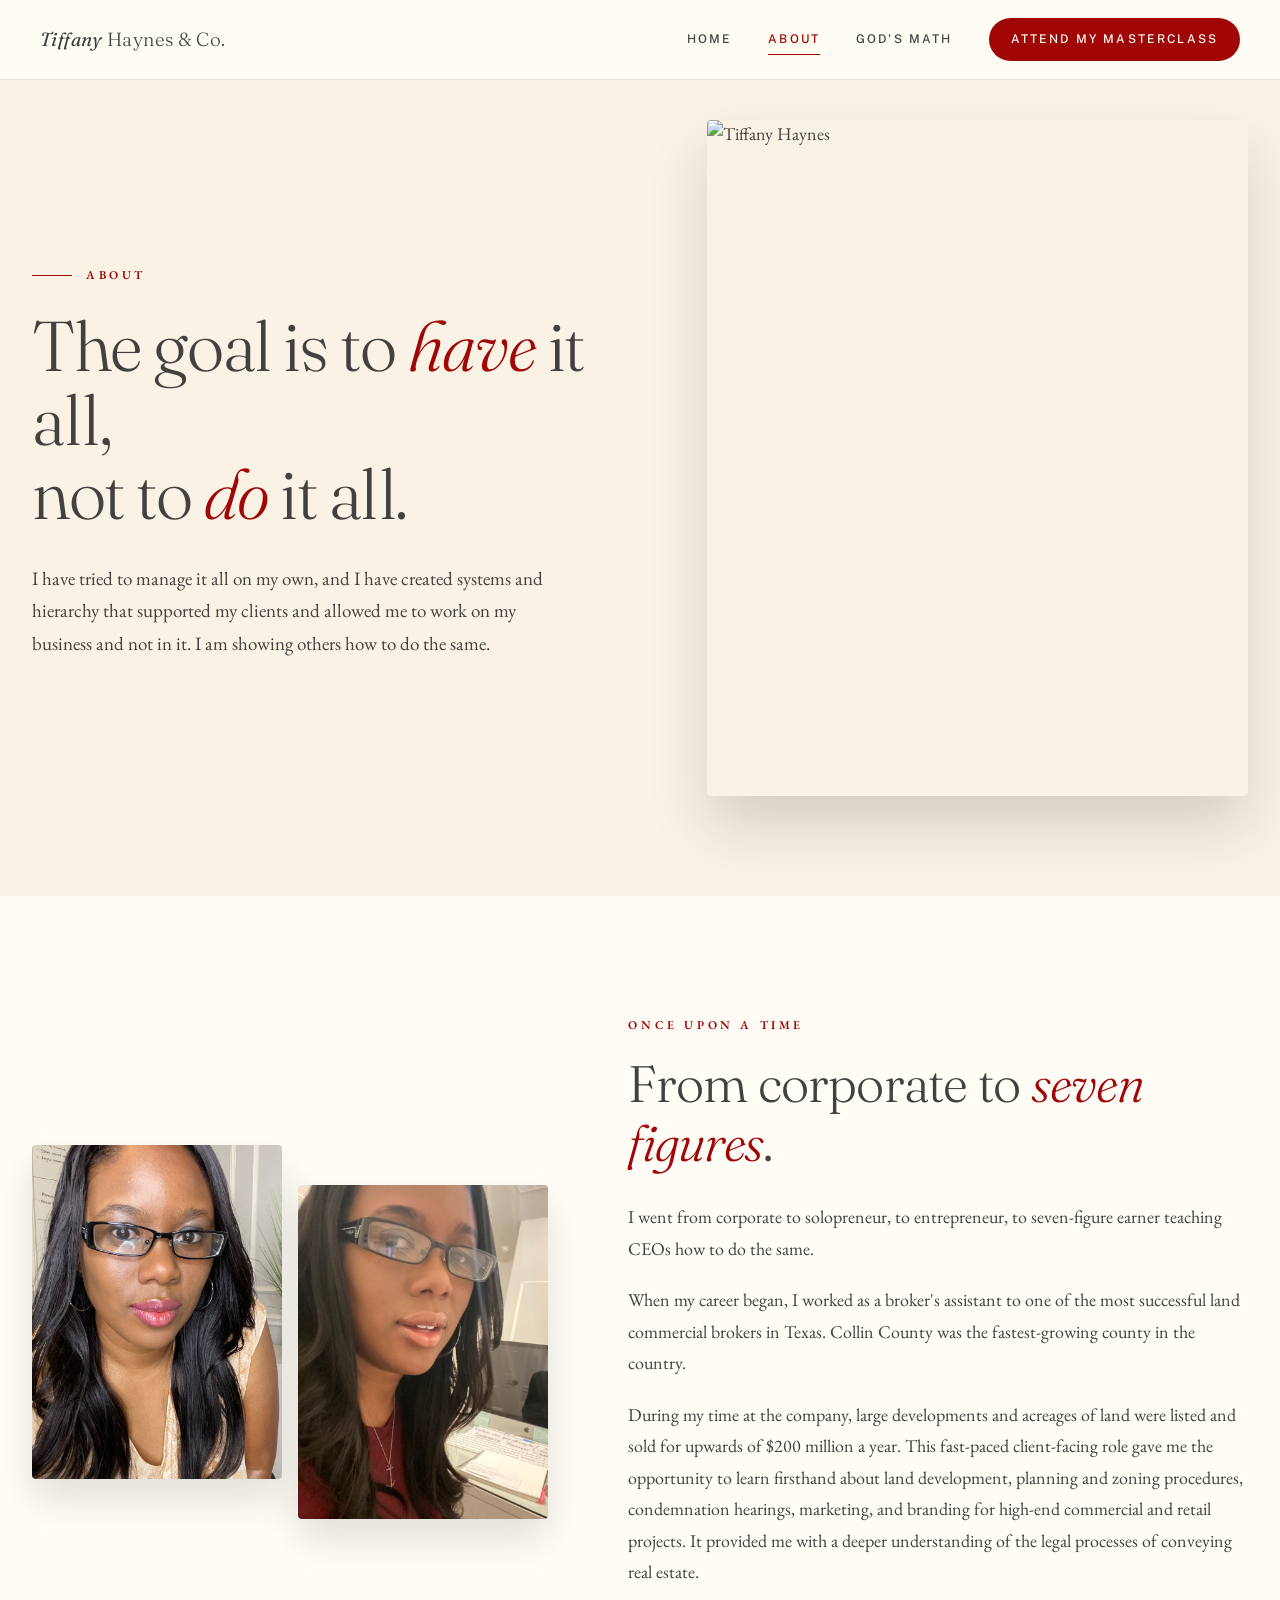
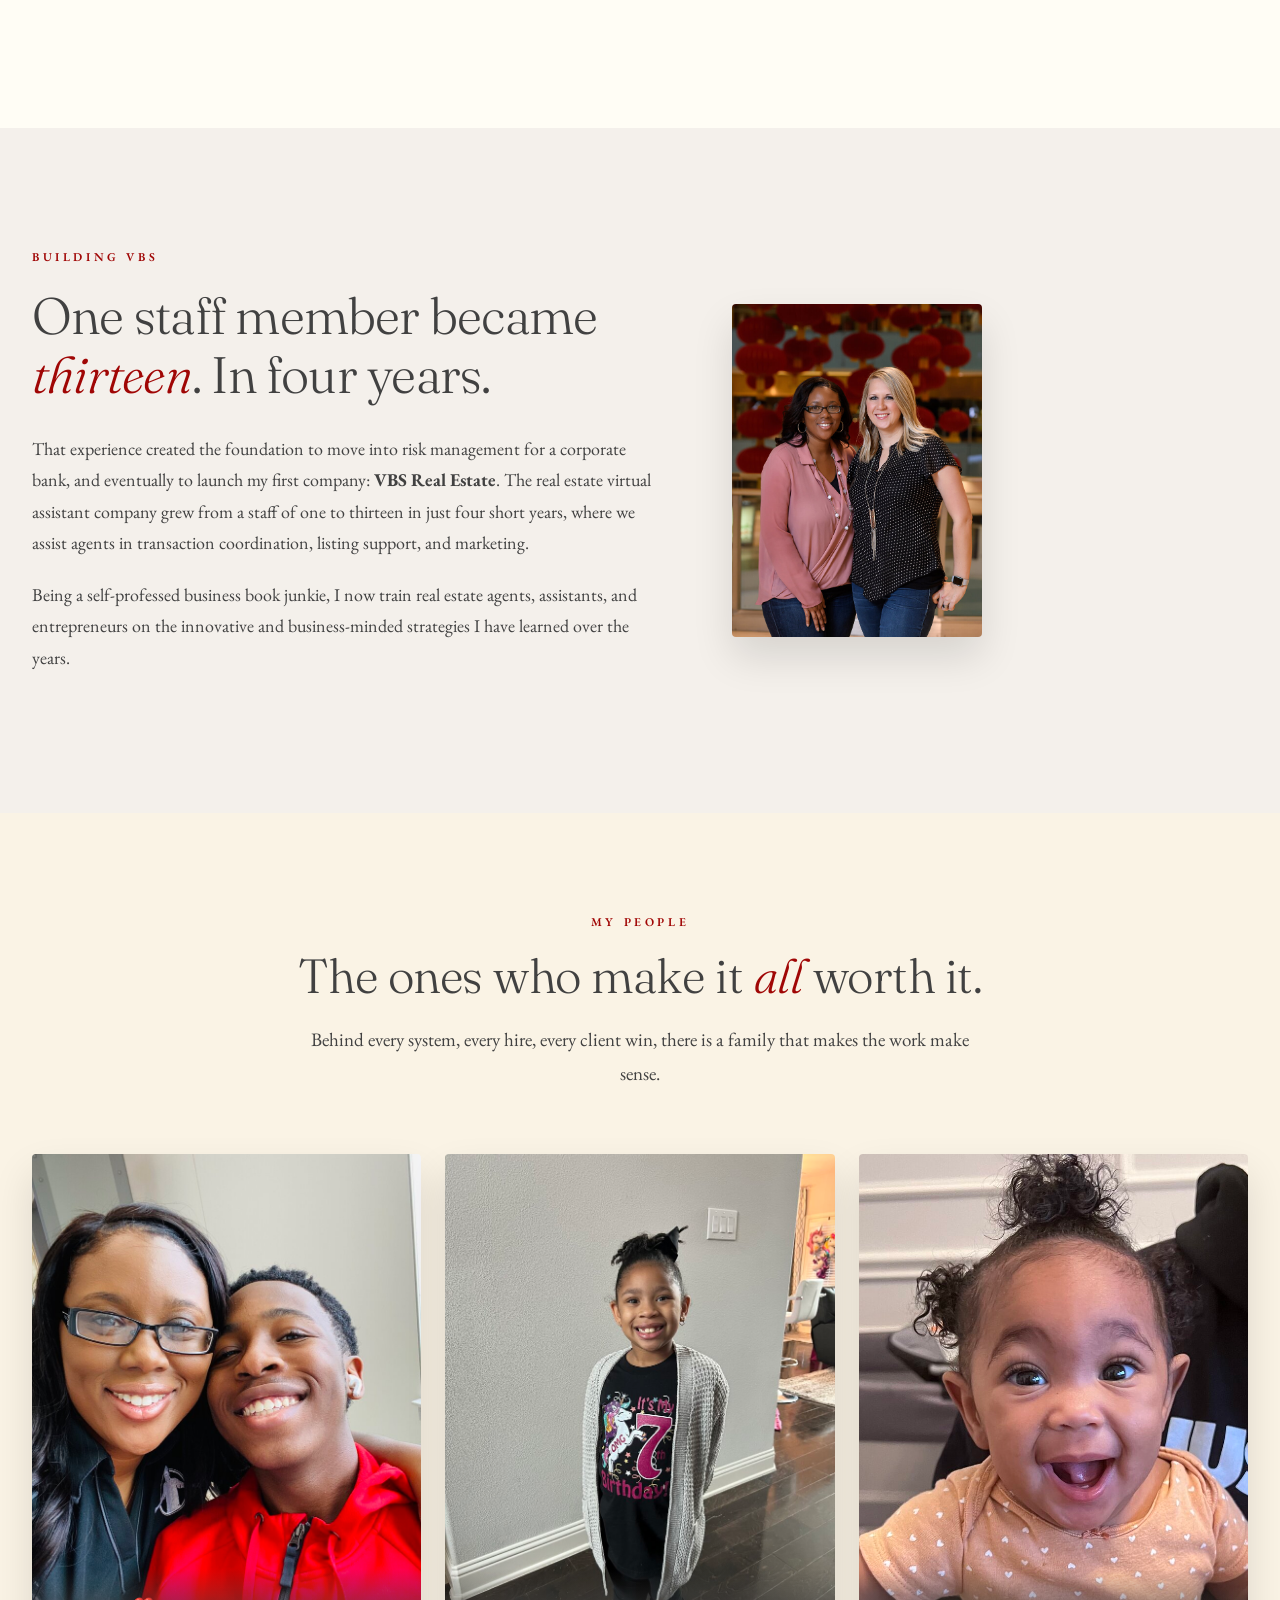
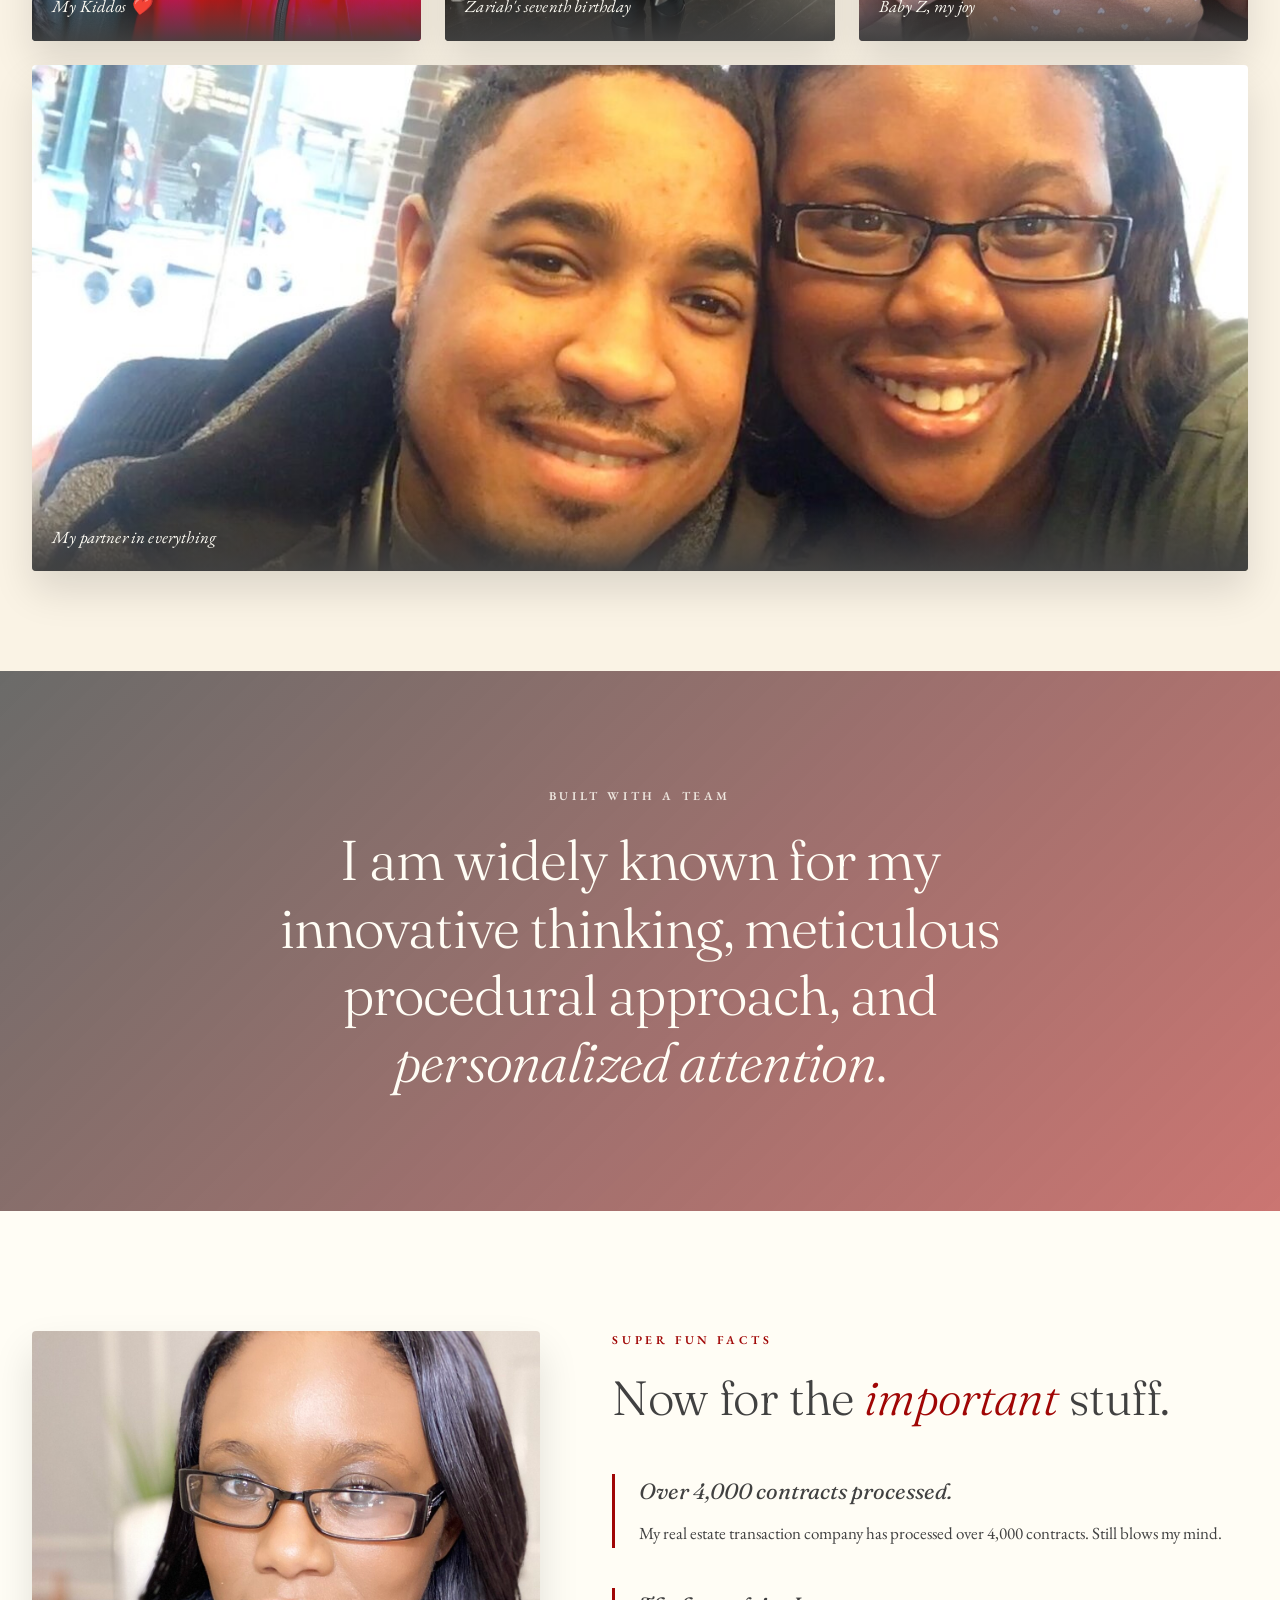
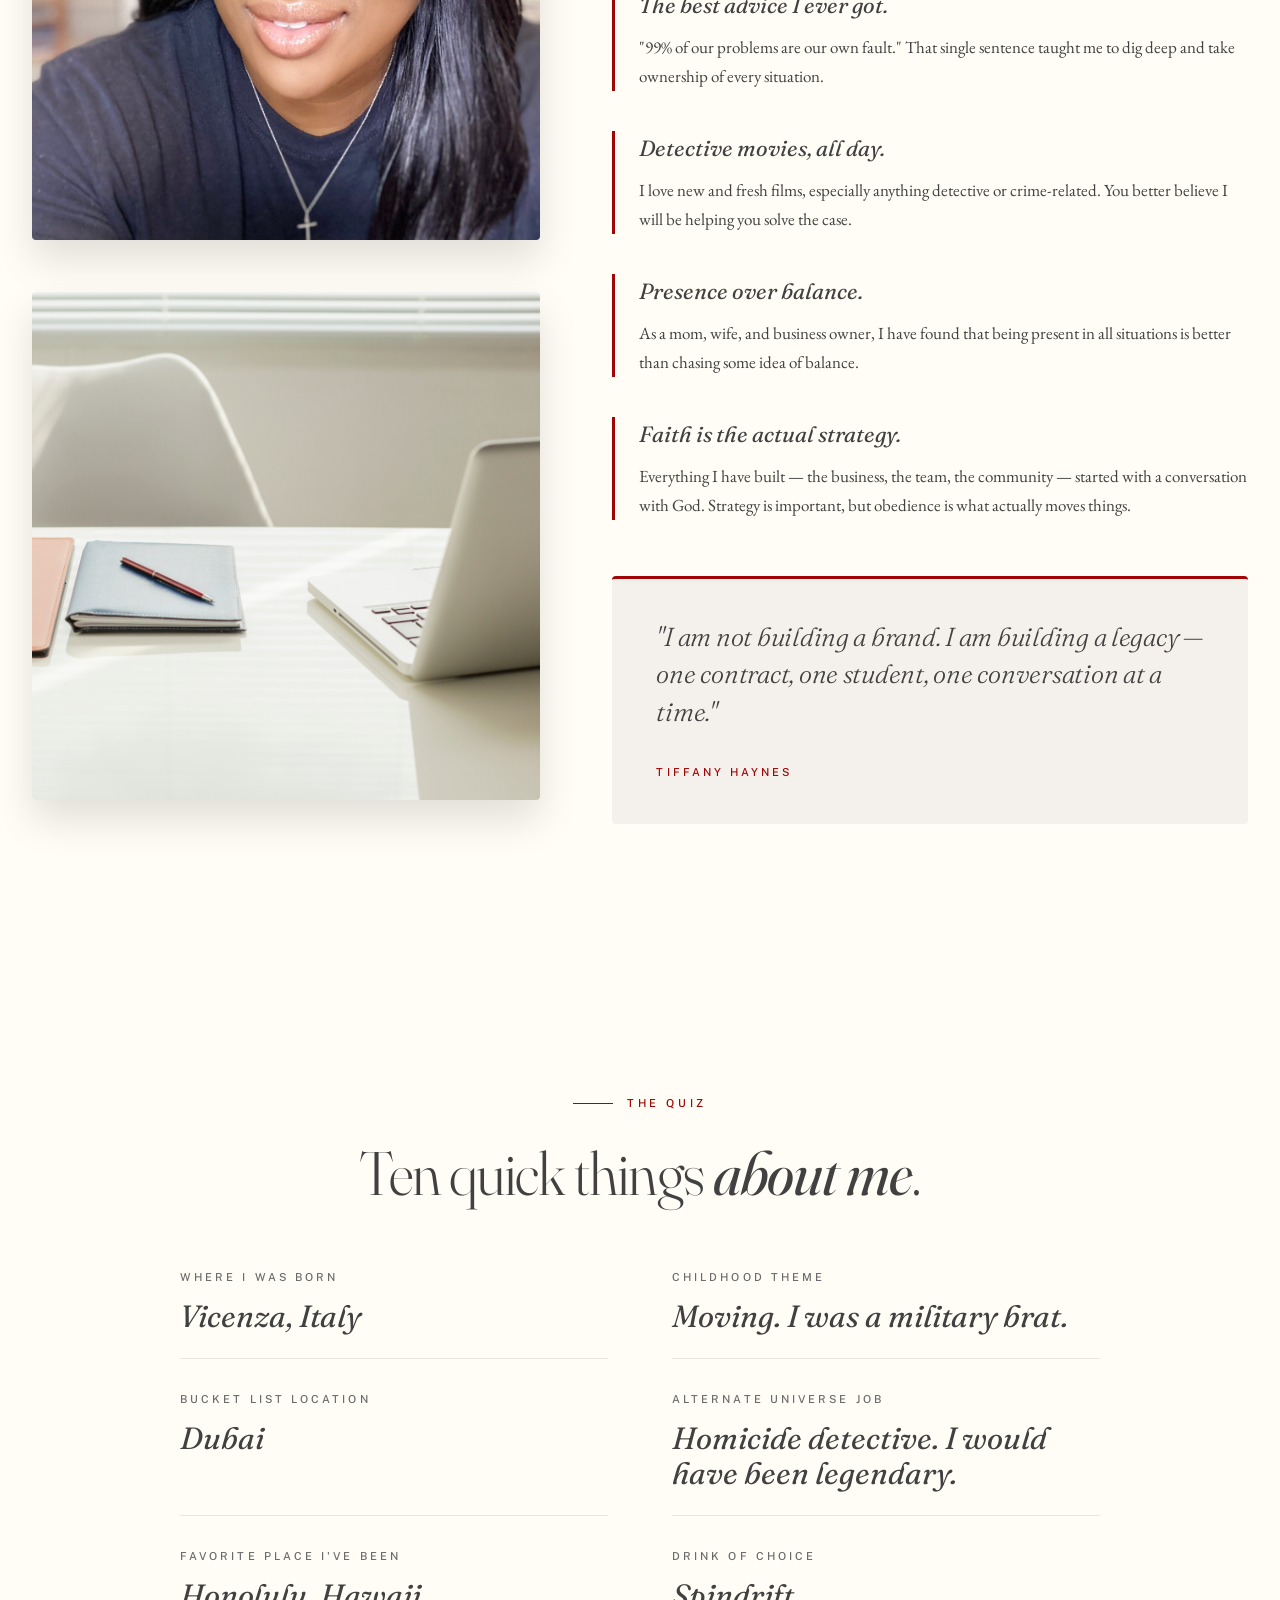
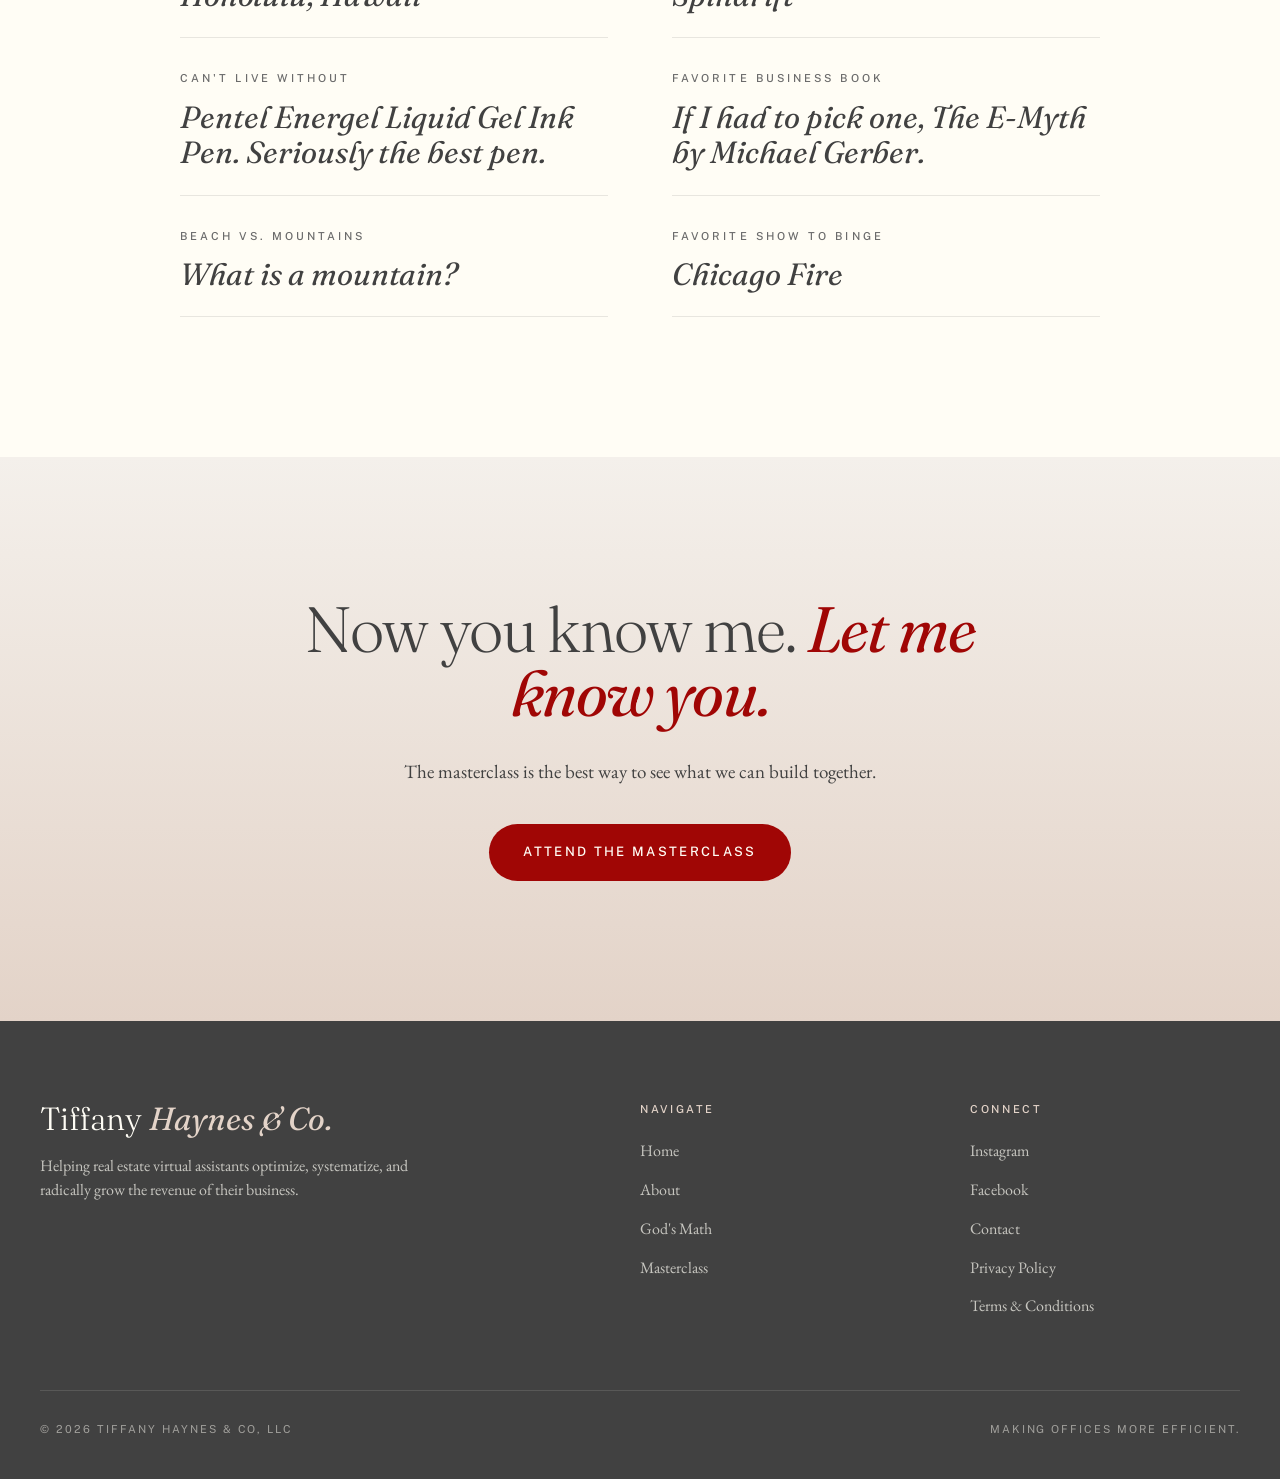
==== commit 45d1f0fe: "Add files via upload" ====
--- a/about.html
+++ b/about.html
@@ -1392,7 +1392,7 @@
 <meta name="twitter:card" content="summary_large_image">
 <meta name="twitter:title" content="About Tiffany Haynes — The Goal Is To Have It All">
 <meta name="twitter:description" content="Wife, mom of three, faith-driven entrepreneur. Tiffany Haynes built a real estate virtual assistant business in a niche industry most people miss. Here is her story.">
-<meta name="twitter:image" content="https://tiffanyhaynesco.com/images/08.jpg">
+<meta name="twitter:image" content="https://tiffanyhaynesco.com/images/tiffany-hero.png">
 
 <!-- Canonical URL -->
 <link rel="canonical" href="https://tiffanyhaynesco.com/about">
@@ -1409,7 +1409,7 @@
     "jobTitle": "Real Estate Virtual Assistant Mentor",
     "description": "Wife, mom of three, faith-driven entrepreneur who built a real estate virtual assistant business in a niche industry.",
     "url": "https://tiffanyhaynesco.com/about",
-    "image": "https://tiffanyhaynesco.com/images/08.jpg"
+    "image": "https://tiffanyhaynesco.com/images/tiffany-hero.png"
   }
 }
 </script>
@@ -1447,7 +1447,7 @@
       <p>I have tried to manage it all on my own, and I have created systems and hierarchy that supported my clients and allowed me to work on my business and not in it. I am showing others how to do the same.</p>
     </div>
     <div class="about-hero-photo reveal-on-scroll">
-      <img src="images/08.jpg" alt="Tiffany Haynes" loading="eager">
+      <img src="images/tiffany-hero.png" alt="Tiffany Haynes" loading="eager">
     </div>
   </div>
 </section>
